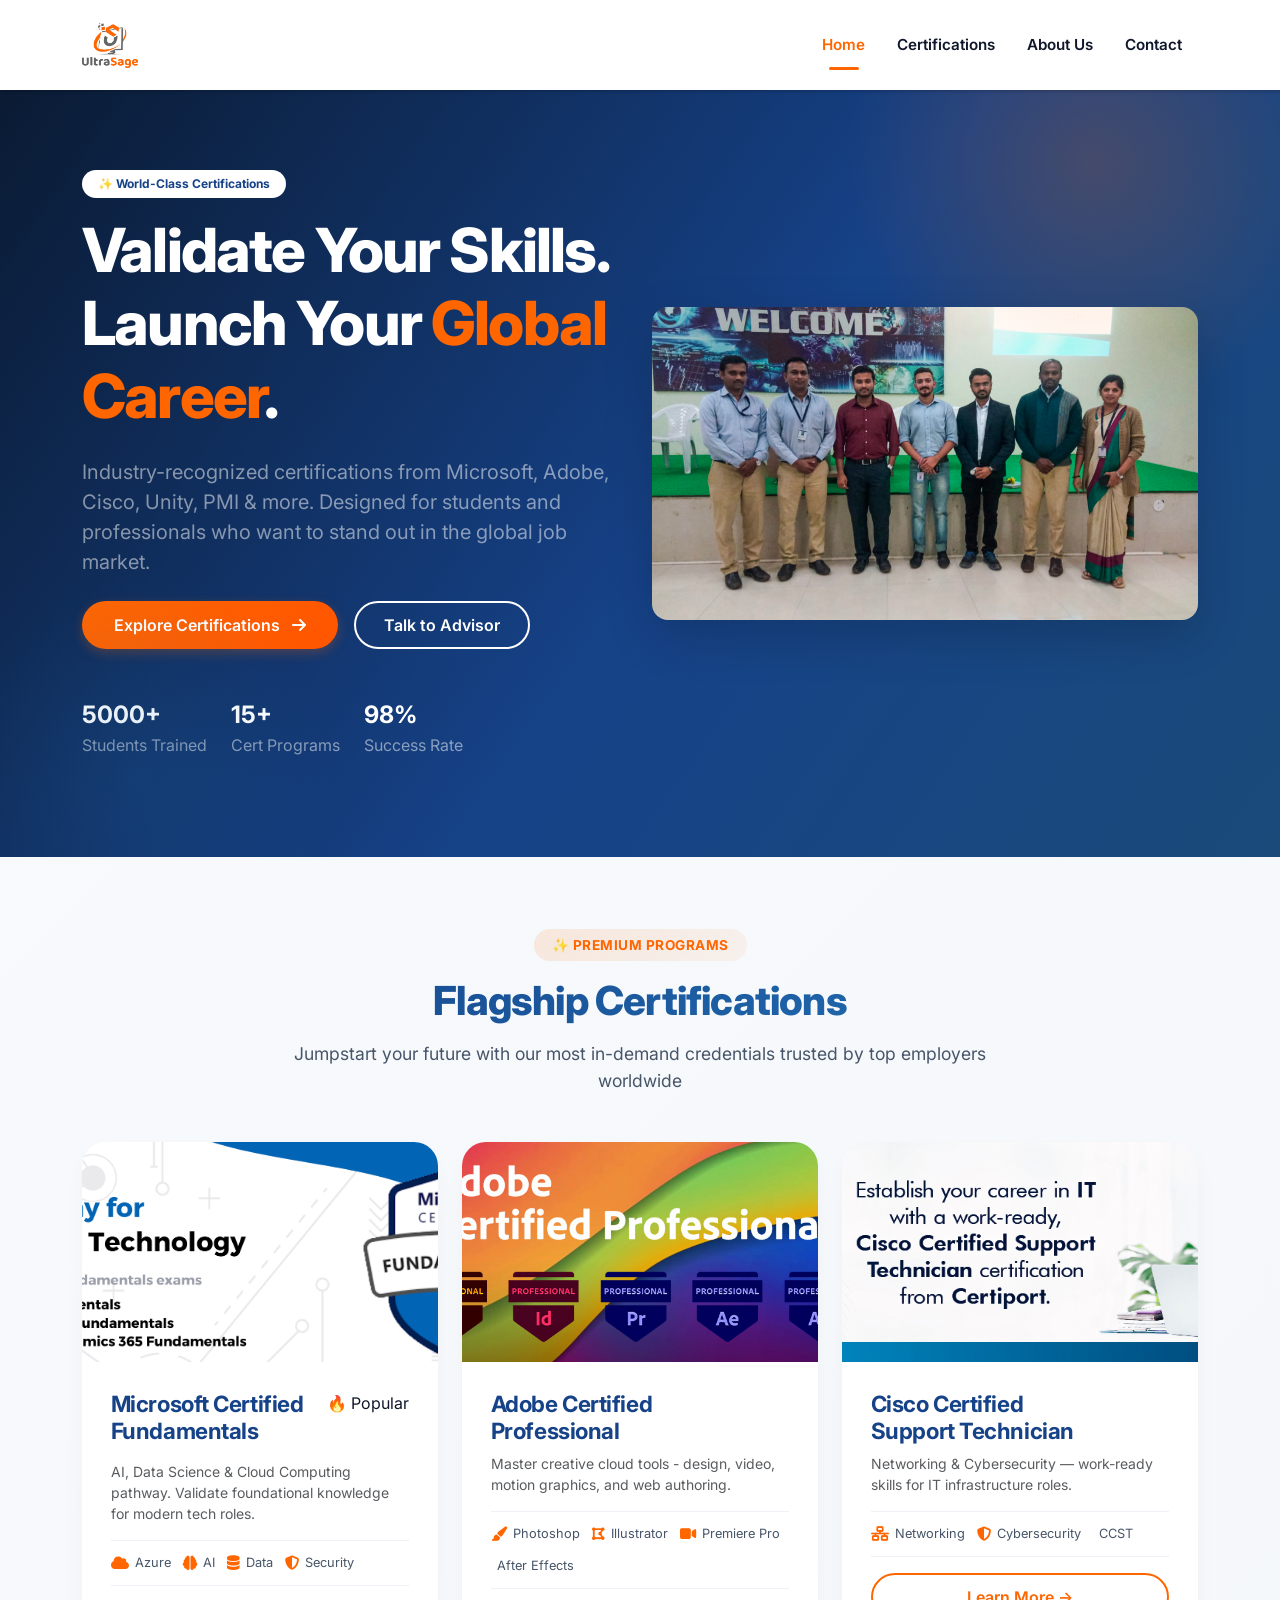
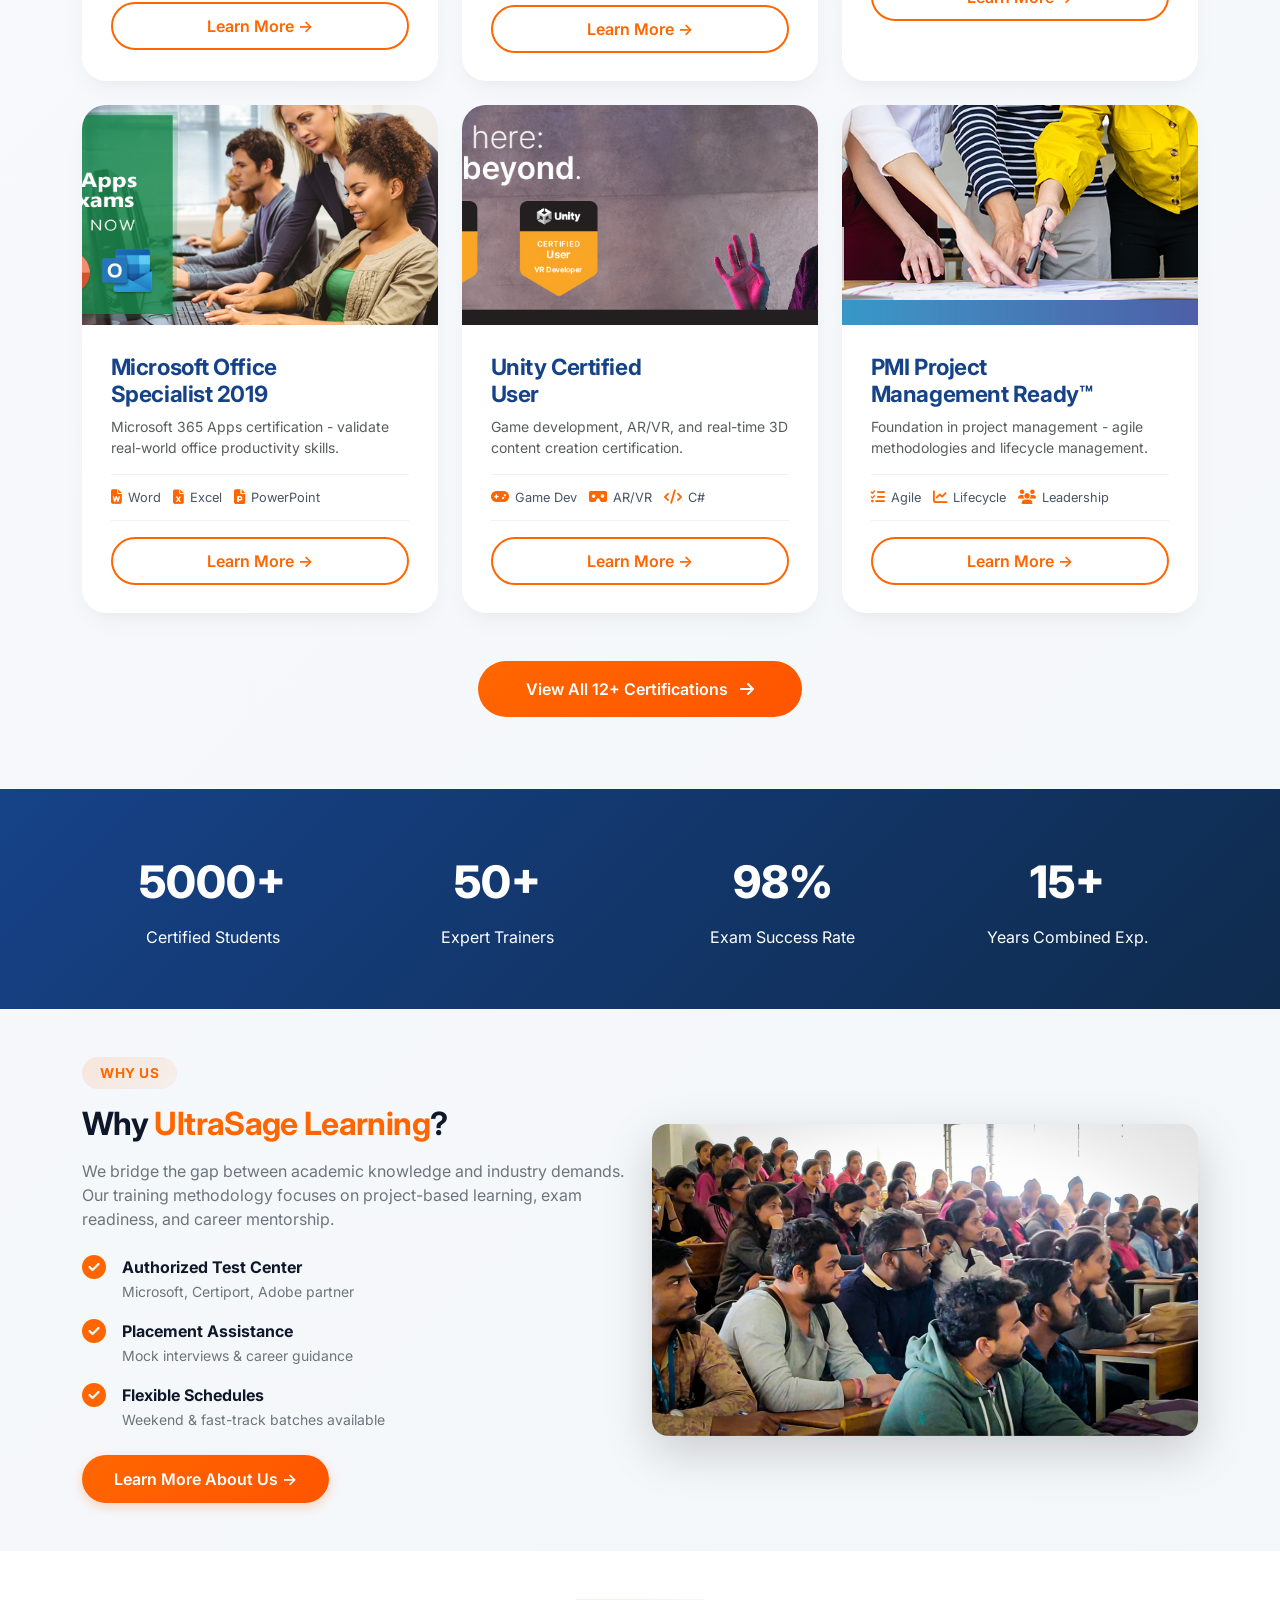
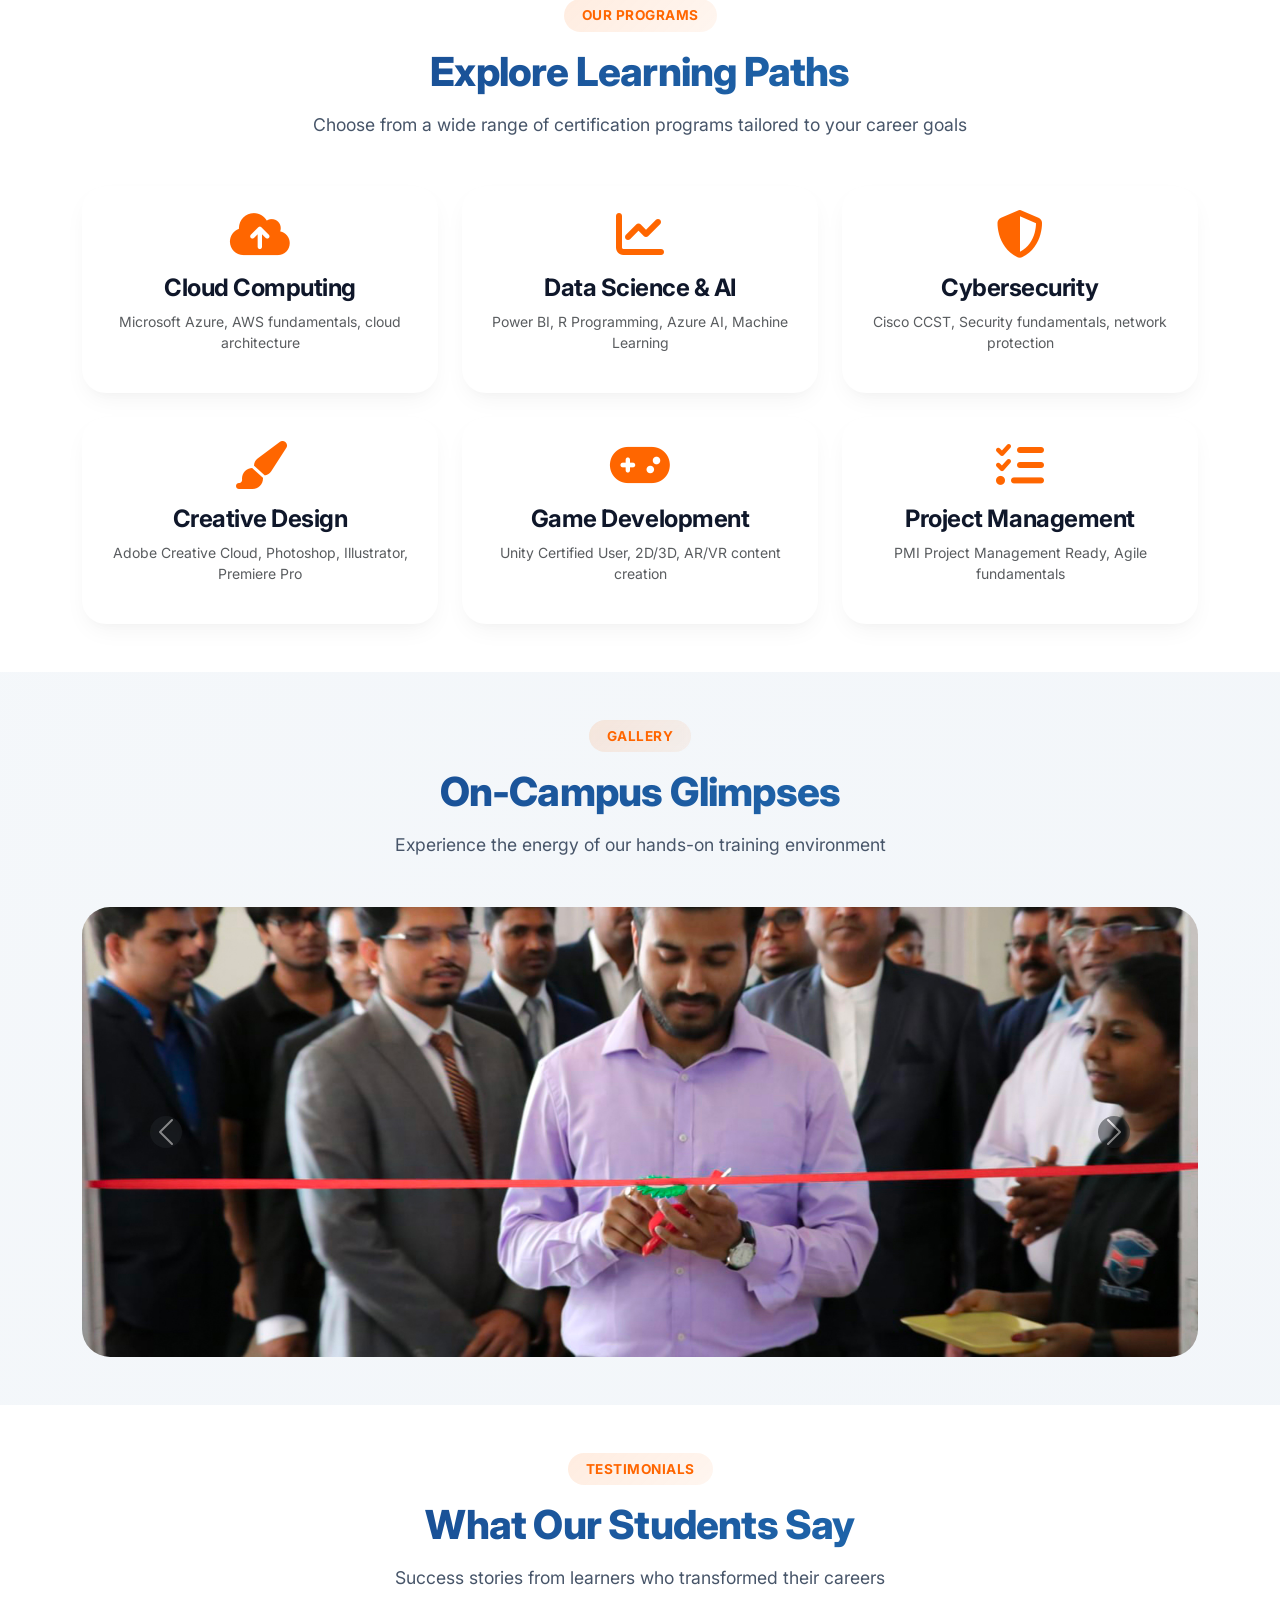
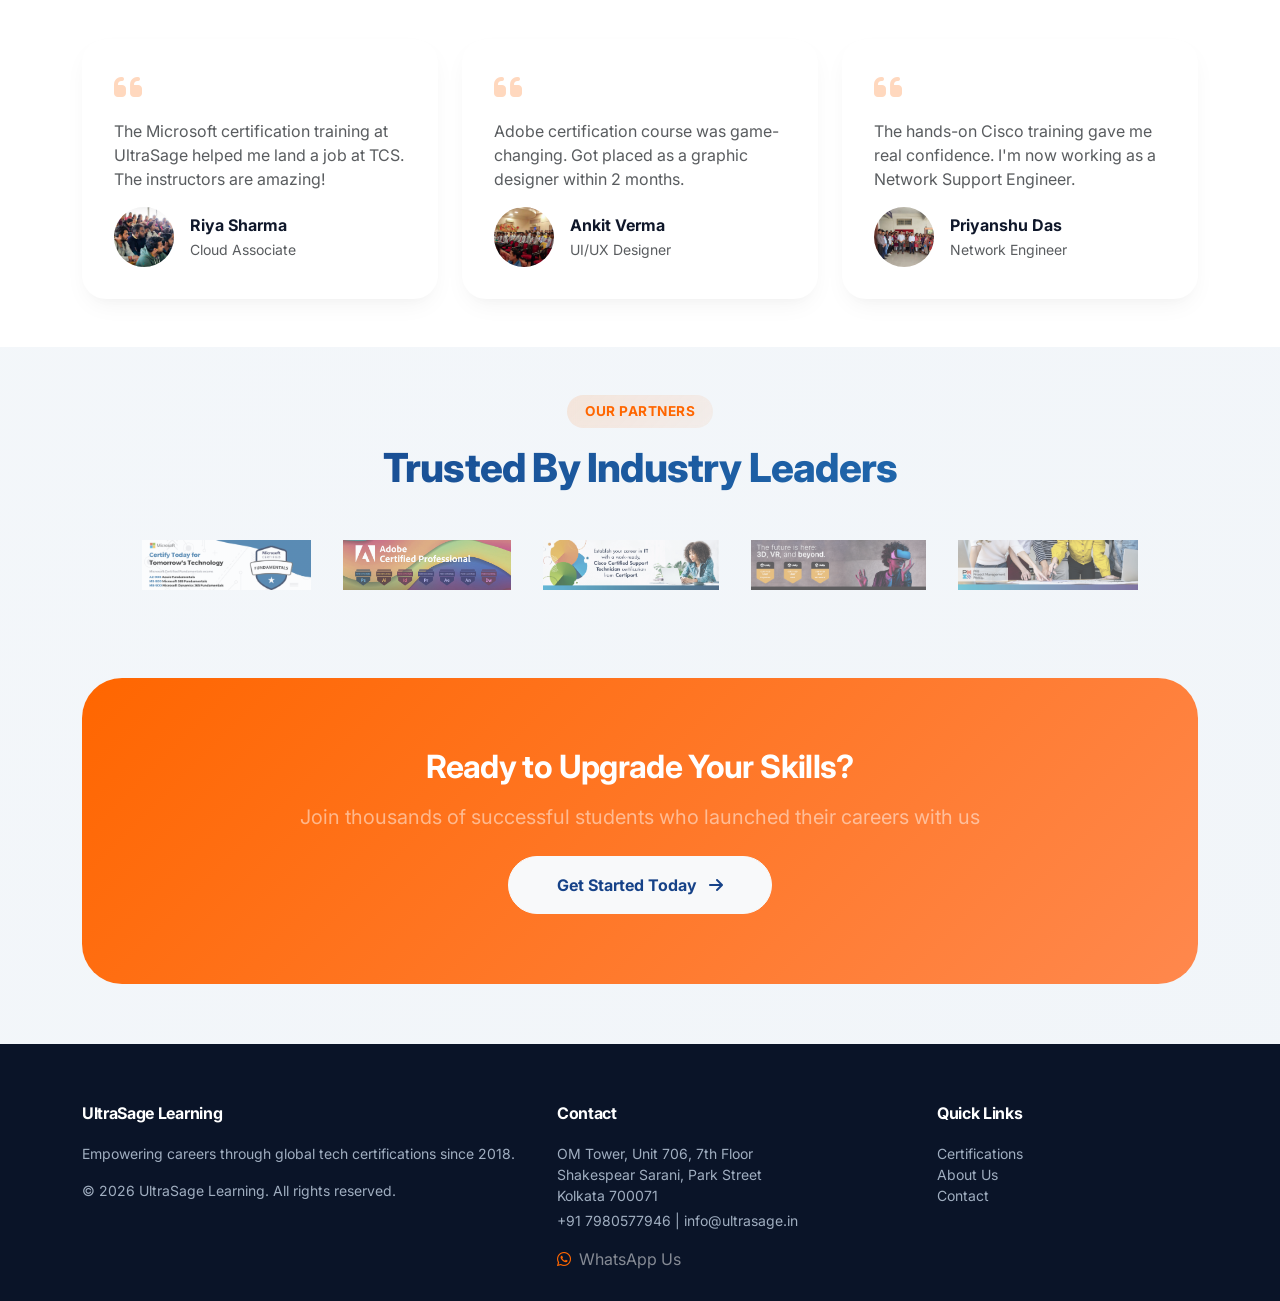
==== index.html @ eb0501d1 "first commit" ====
<!DOCTYPE html>
<html lang="en">
<head>
  <meta charset="UTF-8">
  <meta name="viewport" content="width=device-width, initial-scale=1.0">
  <title>UltraSage Learning | Transform Your Career</title>
  <link href="https://cdn.jsdelivr.net/npm/bootstrap@5.3.0-alpha2/dist/css/bootstrap.min.css" rel="stylesheet">
  <link rel="stylesheet" href="https://cdnjs.cloudflare.com/ajax/libs/font-awesome/6.3.0/css/all.min.css">
  <link href="https://fonts.googleapis.com/css2?family=Inter:opsz,wght@14..32,300;400;500;600;700;800&display=swap" rel="stylesheet">
  <link rel="stylesheet" href="css/style.css">
</head>
<body>

<!-- Navigation -->
<header>
  <nav class="navbar navbar-expand-lg navbar-modern fixed-top">
    <div class="container">
      <a class="navbar-brand" href="index.html"><img src="images/logo.png" alt="" class="mainlogo"></a>
      <button class="navbar-toggler" type="button" data-bs-toggle="collapse" data-bs-target="#navbarMain">
        <span class="navbar-toggler-icon bg-white rounded"></span>
      </button>
      <div class="collapse navbar-collapse" id="navbarMain">
        <ul class="navbar-nav ms-auto mb-2 mb-lg-0">
          <li class="nav-item"><a class="nav-link active" href="index.html">Home</a></li>
          <li class="nav-item"><a class="nav-link" href="certifications.html">Certifications</a></li>
          <li class="nav-item"><a class="nav-link" href="about.html">About Us</a></li>
          <li class="nav-item"><a class="nav-link" href="contact.html">Contact</a></li>
        </ul>
      </div>
    </div>
  </nav>
</header>

<!-- Hero Section -->
<section class="hero-modern" style="margin-top: 70px;">
  <div class="container">
    <div class="row align-items-center">
      <div class="col-lg-6">
        <span class="badge bg-white text-dark-blue mb-3 py-2 px-3 rounded-pill">✨ World-Class Certifications</span>
        <h1 class="hero-title text-white">Validate Your Skills.<br>Launch Your <span class="text-orange">Global Career</span>.</h1>
        <p class="text-white-50 my-4 fs-5">Industry-recognized certifications from Microsoft, Adobe, Cisco, Unity, PMI & more. Designed for students and professionals who want to stand out in the global job market.</p>
        <div class="d-flex gap-3 flex-wrap">
          <a href="certifications.html" class="btn-orange">Explore Certifications <i class="fas fa-arrow-right ms-2"></i></a>
          <a href="contact.html" class="btn-outline-white">Talk to Advisor</a>
        </div>
        <div class="d-flex gap-4 mt-5">
          <div><span class="fw-bold text-white fs-4">5000+</span><br><span class="text-white-50">Students Trained</span></div>
          <div><span class="fw-bold text-white fs-4">15+</span><br><span class="text-white-50">Cert Programs</span></div>
          <div><span class="fw-bold text-white fs-4">98%</span><br><span class="text-white-50">Success Rate</span></div>
        </div>
      </div>
      <div class="col-lg-6 d-none d-lg-block">
        <img src="images/cra2.jpg" alt="Hero" class="img-fluid rounded-4 shadow-lg" style="max-height: 500px; width: 100%; object-fit: cover;">
      </div>
    </div>
  </div>
</section>

<!-- Featured Certifications Section -->  
<section class="container py-5 my-4">
  <div class="section-header">
    <span class="section-badge">✨ PREMIUM PROGRAMS</span>
    <h2 class="section-title">Flagship Certifications</h2>
    <p class="section-subtitle">Jumpstart your future with our most in-demand credentials trusted by top employers worldwide</p>
  </div>
  
  <div class="row g-4">
    <!-- Microsoft Certified Fundamentals -->
    <div class="col-md-6 col-lg-4">
      <div class="card-premium">
        <img src="images/cardmf.png" class="card-img-top" alt="Microsoft Certified Fundamentals">
        <div class="card-body">
          <div class="d-flex justify-content-between align-items-start mb-2">
            <h3>Microsoft Certified<br>Fundamentals</h3>
            <span class="badge-cert">🔥 Popular</span>
          </div>
          <p class="text-muted small">AI, Data Science & Cloud Computing pathway. Validate foundational knowledge for modern tech roles.</p>
          <div class="tech-icons">
            <span><i class="fas fa-cloud"></i> Azure</span>
            <span><i class="fas fa-brain"></i> AI</span>
            <span><i class="fas fa-database"></i> Data</span>
            <span><i class="fas fa-shield-alt"></i> Security</span>
          </div>
          <a href="cert-detail.html?id=microsoft-fundamentals" class="btn-outline-orange w-100">Learn More →</a>
        </div>
      </div>
    </div>

    <!-- Adobe Certified Professional -->
    <div class="col-md-6 col-lg-4">
      <div class="card-premium">
        <img src="images/adobe.jpg" class="card-img-top" alt="Adobe Certified Professional">
        <div class="card-body">
          <h3>Adobe Certified<br>Professional</h3>
          <p class="text-muted small">Master creative cloud tools - design, video, motion graphics, and web authoring.</p>
          <div class="tech-icons">
            <span><i class="fas fa-paintbrush"></i> Photoshop</span>
            <span><i class="fas fa-draw-polygon"></i> Illustrator</span>
            <span><i class="fas fa-video"></i> Premiere Pro</span>
            <span><i class="fas fa-motion"></i> After Effects</span>
          </div>
          <a href="cert-detail.html?id=adobe" class="btn-outline-orange w-100">Learn More →</a>
        </div>
      </div>
    </div>

    <!-- Cisco Certified Support Technician -->
    <div class="col-md-6 col-lg-4">
      <div class="card-premium">
        <img src="images/c4.jpg" class="card-img-top" alt="Cisco Certified Support Technician">
        <div class="card-body">
          <h3>Cisco Certified<br>Support Technician</h3>
          <p class="text-muted small">Networking & Cybersecurity — work-ready skills for IT infrastructure roles.</p>
          <div class="tech-icons">
            <span><i class="fas fa-network-wired"></i> Networking</span>
            <span><i class="fas fa-shield-alt"></i> Cybersecurity</span>
            <span><i class="fas fa-router"></i> CCST</span>
          </div>
          <a href="cert-detail.html?id=cisco" class="btn-outline-orange w-100">Learn More →</a>
        </div>
      </div>
    </div>

    <!-- MOS 2019 / Microsoft 365 -->
    <div class="col-md-6 col-lg-4">
      <div class="card-premium">
        <img src="images/card5.jpg" class="card-img-top" alt="Microsoft Office Specialist">
        <div class="card-body">
          <h3>Microsoft Office<br>Specialist 2019</h3>
          <p class="text-muted small">Microsoft 365 Apps certification - validate real-world office productivity skills.</p>
          <div class="tech-icons">
            <span><i class="fas fa-file-word"></i> Word</span>
            <span><i class="fas fa-file-excel"></i> Excel</span>
            <span><i class="fas fa-file-powerpoint"></i> PowerPoint</span>
          </div>
          <a href="cert-detail.html?id=mos2019" class="btn-outline-orange w-100">Learn More →</a>
        </div>
      </div>
    </div>

    <!-- Unity Certified User -->
    <div class="col-md-6 col-lg-4">
      <div class="card-premium">
        <img src="images/unity.jpg" class="card-img-top" alt="Unity Certified User">
        <div class="card-body">
          <h3>Unity Certified<br>User</h3>
          <p class="text-muted small">Game development, AR/VR, and real-time 3D content creation certification.</p>
          <div class="tech-icons">
            <span><i class="fas fa-gamepad"></i> Game Dev</span>
            <span><i class="fas fa-vr-cardboard"></i> AR/VR</span>
            <span><i class="fas fa-code"></i> C#</span>
          </div>
          <a href="cert-detail.html?id=unity" class="btn-outline-orange w-100">Learn More →</a>
        </div>
      </div>
    </div>

    <!-- PMI Project Management Ready -->
    <div class="col-md-6 col-lg-4">
      <div class="card-premium">
        <img src="images/pmi.jpeg" class="card-img-top" alt="PMI Project Management">
        <div class="card-body">
          <h3>PMI Project<br>Management Ready™</h3>
          <p class="text-muted small">Foundation in project management - agile methodologies and lifecycle management.</p>
          <div class="tech-icons">
            <span><i class="fas fa-tasks"></i> Agile</span>
            <span><i class="fas fa-chart-line"></i> Lifecycle</span>
            <span><i class="fas fa-users"></i> Leadership</span>
          </div>
          <a href="cert-detail.html?id=pmi" class="btn-outline-orange w-100">Learn More →</a>
        </div>
      </div>
    </div>
  </div>

  <div class="text-center mt-5">
    <a href="certifications.html" class="btn-primary-orange px-5 py-3">View All 12+ Certifications <i class="fas fa-arrow-right ms-2"></i></a>
  </div>
</section>

<!-- Stats Section -->
<section class="stats-section">
  <div class="container">
    <div class="row text-center g-4">
      <div class="col-md-3 col-6">
        <div class="stat-number">5000+</div>
        <div>Certified Students</div>
      </div>
      <div class="col-md-3 col-6">
        <div class="stat-number">50+</div>
        <div>Expert Trainers</div>
      </div>
      <div class="col-md-3 col-6">
        <div class="stat-number">98%</div>
        <div>Exam Success Rate</div>
      </div>
      <div class="col-md-3 col-6">
        <div class="stat-number">15+</div>
        <div>Years Combined Exp.</div>
      </div>
    </div>
  </div>
</section>

<!-- Why Choose Us Section -->
<section class="container py-5">
  <div class="row align-items-center">
    <div class="col-lg-6">
      <span class="section-badge">WHY US</span>
      <h2 class="fw-bold mb-3">Why <span class="text-orange">UltraSage Learning</span>?</h2>
      <p class="text-secondary mb-4">We bridge the gap between academic knowledge and industry demands. Our training methodology focuses on project-based learning, exam readiness, and career mentorship.</p>
      <div class="d-flex gap-3 mb-3">
        <i class="fas fa-check-circle text-orange fs-4"></i>
        <div><strong>Authorized Test Center</strong><br><small class="text-secondary">Microsoft, Certiport, Adobe partner</small></div>
      </div>
      <div class="d-flex gap-3 mb-3">
        <i class="fas fa-check-circle text-orange fs-4"></i>
        <div><strong>Placement Assistance</strong><br><small class="text-secondary">Mock interviews & career guidance</small></div>
      </div>
      <div class="d-flex gap-3 mb-4">
        <i class="fas fa-check-circle text-orange fs-4"></i>
        <div><strong>Flexible Schedules</strong><br><small class="text-secondary">Weekend & fast-track batches available</small></div>
      </div>
      <a href="about.html" class="btn-orange">Learn More About Us →</a>
    </div>
    <div class="col-lg-6 mt-4 mt-lg-0">
      <img src="images/cra5.jpg" alt="Learning" class="img-fluid rounded-4 shadow-lg">
    </div>
  </div>
</section>

<!-- Programs Grid Section -->
<section class="bg-white py-5">
  <div class="container">
    <div class="section-header">
      <span class="section-badge">OUR PROGRAMS</span>
      <h2 class="section-title">Explore Learning Paths</h2>
      <p class="section-subtitle">Choose from a wide range of certification programs tailored to your career goals</p>
    </div>
    <div class="row g-4">
      <div class="col-md-4">
        <div class="card-premium text-center p-4">
          <i class="fas fa-cloud-upload-alt fa-3x text-orange mb-3"></i>
          <h4>Cloud Computing</h4>
          <p class="small text-muted">Microsoft Azure, AWS fundamentals, cloud architecture</p>
        </div>
      </div>
      <div class="col-md-4">
        <div class="card-premium text-center p-4">
          <i class="fas fa-chart-line fa-3x text-orange mb-3"></i>
          <h4>Data Science & AI</h4>
          <p class="small text-muted">Power BI, R Programming, Azure AI, Machine Learning</p>
        </div>
      </div>
      <div class="col-md-4">
        <div class="card-premium text-center p-4">
          <i class="fas fa-shield-alt fa-3x text-orange mb-3"></i>
          <h4>Cybersecurity</h4>
          <p class="small text-muted">Cisco CCST, Security fundamentals, network protection</p>
        </div>
      </div>
      <div class="col-md-4">
        <div class="card-premium text-center p-4">
          <i class="fas fa-paintbrush fa-3x text-orange mb-3"></i>
          <h4>Creative Design</h4>
          <p class="small text-muted">Adobe Creative Cloud, Photoshop, Illustrator, Premiere Pro</p>
        </div>
      </div>
      <div class="col-md-4">
        <div class="card-premium text-center p-4">
          <i class="fas fa-gamepad fa-3x text-orange mb-3"></i>
          <h4>Game Development</h4>
          <p class="small text-muted">Unity Certified User, 2D/3D, AR/VR content creation</p>
        </div>
      </div>
      <div class="col-md-4">
        <div class="card-premium text-center p-4">
          <i class="fas fa-tasks fa-3x text-orange mb-3"></i>
          <h4>Project Management</h4>
          <p class="small text-muted">PMI Project Management Ready, Agile fundamentals</p>
        </div>
      </div>
    </div>
  </div>
</section>

<!-- On Campus Glimpses -->
<section class="container py-5">
  <div class="section-header">
    <span class="section-badge">GALLERY</span>
    <h2 class="section-title">On-Campus Glimpses</h2>
    <p class="section-subtitle">Experience the energy of our hands-on training environment</p>
  </div>
  <div id="campusCarousel" class="carousel slide glimpse-carousel" data-bs-ride="carousel">
    <div class="carousel-inner rounded-4">
      <div class="carousel-item active"><img src="images/cra3.jpg" class="d-block w-100" alt="campus"></div>
      <div class="carousel-item"><img src="images/cra4.jpg" class="d-block w-100" alt="campus"></div>
      <div class="carousel-item"><img src="images/cra7.jpg" class="d-block w-100" alt="campus"></div>
      <div class="carousel-item"><img src="images/cra8.jpg" class="d-block w-100" alt="campus"></div>
      <div class="carousel-item"><img src="images/cra2.jpg" class="d-block w-100" alt="campus"></div>
      <div class="carousel-item"><img src="images/cra6.jpg" class="d-block w-100" alt="campus"></div>
    </div>
    <button class="carousel-control-prev" type="button" data-bs-target="#campusCarousel" data-bs-slide="prev">
      <span class="carousel-control-prev-icon bg-dark rounded-circle p-3"></span>
    </button>
    <button class="carousel-control-next" type="button" data-bs-target="#campusCarousel" data-bs-slide="next">
      <span class="carousel-control-next-icon bg-dark rounded-circle p-3"></span>
    </button>
  </div>
</section>

<!-- Testimonials Section -->
<section class="bg-white py-5">
  <div class="container">
    <div class="section-header">
      <span class="section-badge">TESTIMONIALS</span>
      <h2 class="section-title">What Our Students Say</h2>
      <p class="section-subtitle">Success stories from learners who transformed their careers</p>
    </div>
    <div class="row g-4">
      <div class="col-md-4">
        <div class="testimonial-card">
          <i class="fas fa-quote-left fa-2x text-orange opacity-25 mb-3"></i>
          <p class="text-muted">The Microsoft certification training at UltraSage helped me land a job at TCS. The instructors are amazing!</p>
          <div class="d-flex align-items-center mt-3">
            <img src="images/cra5.jpg" alt="Student" class="testimonial-avatar me-3">
            <div><strong>Riya Sharma</strong><br><small class="text-muted">Cloud Associate</small></div>
          </div>
        </div>
      </div>
      <div class="col-md-4">
        <div class="testimonial-card">
          <i class="fas fa-quote-left fa-2x text-orange opacity-25 mb-3"></i>
          <p class="text-muted">Adobe certification course was game-changing. Got placed as a graphic designer within 2 months.</p>
          <div class="d-flex align-items-center mt-3">
            <img src="images/cra6.jpg" alt="Student" class="testimonial-avatar me-3">
            <div><strong>Ankit Verma</strong><br><small class="text-muted">UI/UX Designer</small></div>
          </div>
        </div>
      </div>
      <div class="col-md-4">
        <div class="testimonial-card">
          <i class="fas fa-quote-left fa-2x text-orange opacity-25 mb-3"></i>
          <p class="text-muted">The hands-on Cisco training gave me real confidence. I'm now working as a Network Support Engineer.</p>
          <div class="d-flex align-items-center mt-3">
            <img src="images/cra7.jpg" alt="Student" class="testimonial-avatar me-3">
            <div><strong>Priyanshu Das</strong><br><small class="text-muted">Network Engineer</small></div>
          </div>
        </div>
      </div>
    </div>
  </div>
</section>

<!-- Partner Section -->
<section class="container py-5">
  <div class="section-header">
    <span class="section-badge">OUR PARTNERS</span>
    <h2 class="section-title">Trusted By Industry Leaders</h2>
  </div>
  <div class="partner-grid">
    <img src="images/cardmf.png" class="partner-logo" style="max-height: 50px;" alt="Microsoft">
    <img src="images/adobe.jpg" class="partner-logo" style="max-height: 50px;" alt="Adobe">
    <img src="images/c4.jpg" class="partner-logo" style="max-height: 50px;" alt="Cisco">
    <img src="images/unity.jpg" class="partner-logo" style="max-height: 50px;" alt="Unity">
    <img src="images/pmi.jpeg" class="partner-logo" style="max-height: 50px;" alt="PMI">
  </div>
</section>

<!-- CTA Section -->
<section class="container">
  <div class="cta-section text-center">
    <h2 class="text-white fw-bold mb-3">Ready to Upgrade Your Skills?</h2>
    <p class="text-white-50 mb-4 fs-5">Join thousands of successful students who launched their careers with us</p>
    <a href="contact.html" class="btn btn-light rounded-pill px-5 py-3 fw-bold text-dark-blue">Get Started Today <i class="fas fa-arrow-right ms-2"></i></a>
  </div>
</section>

<!-- Footer -->
<footer class="footer-modern">
  <div class="container">
    <div class="row">
      <div class="col-md-5">
        <h6>UltraSage Learning</h6>
        <p class="small">Empowering careers through global tech certifications since 2018.</p>
        <p class="small mb-0">&copy; 2026 UltraSage Learning. All rights reserved.</p>
      </div>
      <div class="col-md-4">
        <h6>Contact</h6>
        <p class="small mb-1">OM Tower, Unit 706, 7th Floor<br>Shakespear Sarani, Park Street<br>Kolkata 700071</p>
        <p class="small">+91 7980577946 | info@ultrasage.in</p>
        <a href="https://wa.link/y7tf9x" class="text-white-50 text-decoration-none"><i class="fab fa-whatsapp text-orange me-1"></i> WhatsApp Us</a>
      </div>
      <div class="col-md-3">
        <h6>Quick Links</h6>
        <ul class="list-unstyled small">
          <li><a href="certifications.html">Certifications</a></li>
          <li><a href="about.html">About Us</a></li>
          <li><a href="contact.html">Contact</a></li>
        </ul>
      </div>
    </div>
  </div>
</footer>

<script src="https://cdn.jsdelivr.net/npm/bootstrap@5.3.0-alpha2/dist/js/bootstrap.bundle.min.js"></script>
</body>
</html>
---- css/style.css ----
/* style.css - Modern & Attractive Redesign */
@import url("https://fonts.googleapis.com/css2?family=Inter:opsz,wght@14..32,300;14..32,400;14..32,500;14..32,600;14..32,700;14..32,800&display=swap");

:root {
  --orange: #ff6600;
  --blue: #2272b7;
  --dark-blue: #164288;
  --gray-bg: #f8fafc;
  --text-dark: #0f172a;
  --text-muted: #475569;
  --white: #ffffff;
  --shadow-sm:
    0 10px 25px -5px rgba(0, 0, 0, 0.05), 0 8px 10px -6px rgba(0, 0, 0, 0.02);
  --shadow-md:
    0 20px 25px -5px rgba(0, 0, 0, 0.08), 0 8px 10px -6px rgba(0, 0, 0, 0.02);
  --shadow-lg: 0 25px 35px -12px rgba(0, 0, 0, 0.15);
  --radius-sm: 16px;
  --radius-md: 24px;
  --radius-lg: 32px;
}

* {
  margin: 0;
  padding: 0;
  box-sizing: border-box;
}

body {
  font-family:
    "Inter",
    system-ui,
    -apple-system,
    sans-serif;
  background: linear-gradient(135deg, #f8fafc 0%, #f1f5f9 100%);
  color: var(--text-dark);
  scroll-behavior: smooth;
  line-height: 1.5;
  overflow-x: hidden;
}

/* Typography */
h1,
h2,
h3,
h4,
h5,
h6 {
  font-weight: 700;
  letter-spacing: -0.02em;
}

/* Text Colors */
.text-orange {
  color: var(--orange);
}
.text-blue {
  color: var(--blue);
}
.text-dark-blue {
  color: var(--dark-blue);
}
.text-secondary {
  color: var(--text-muted);
}
.text-white-50 {
  color: rgba(255, 255, 255, 0.5);
}

/* Buttons */
.btn-orange {
  background: linear-gradient(135deg, var(--orange) 0%, #ff5500 100%);
  color: white;
  border: none;
  transition: all 0.3s ease;
  font-weight: 600;
  padding: 12px 32px;
  border-radius: 50px;
  box-shadow: 0 4px 12px rgba(255, 102, 0, 0.25);
  text-decoration: none;
  display: inline-block;
}

.btn-orange:hover {
  transform: translateY(-3px);
  box-shadow: 0 12px 24px rgba(255, 102, 0, 0.35);
  color: white;
  background: linear-gradient(135deg, #ff5500 0%, #ff4400 100%);
}

.btn-outline-orange {
  border: 2px solid var(--orange);
  color: var(--orange);
  background: transparent;
  border-radius: 50px;
  font-weight: 600;
  padding: 10px 28px;
  transition: 0.3s;
  text-decoration: none;
  display: inline-block;
  text-align: center;
}

.btn-outline-orange:hover {
  background: var(--orange);
  color: white;
  transform: translateY(-2px);
  box-shadow: 0 6px 14px rgba(255, 102, 0, 0.2);
}

.btn-outline-white {
  border: 2px solid white;
  color: white;
  background: transparent;
  border-radius: 50px;
  font-weight: 600;
  padding: 10px 28px;
  transition: 0.3s;
  text-decoration: none;
  display: inline-block;
}

.btn-outline-white:hover {
  background: white;
  color: var(--dark-blue);
  transform: translateY(-2px);
}

.btn-primary-orange {
  background: linear-gradient(135deg, var(--orange) 0%, #ff5500 100%);
  color: white;
  border: none;
  border-radius: 50px;
  padding: 14px 36px;
  font-weight: 600;
  transition: all 0.3s;
  text-decoration: none;
  display: inline-block;
}

.btn-primary-orange:hover {
  transform: translateY(-2px);
  box-shadow: 0 12px 24px rgba(255, 102, 0, 0.35);
  color: white;
}

.btn-submit {
  background: linear-gradient(135deg, var(--orange) 0%, #ff5500 100%);
  color: white;
  border: none;
  border-radius: 50px;
  padding: 14px 32px;
  font-weight: 600;
  width: 100%;
  transition: all 0.3s;
}

.btn-submit:hover {
  transform: translateY(-2px);
  box-shadow: 0 10px 20px rgba(255, 102, 0, 0.3);
}

.btn-enroll {
  background: linear-gradient(135deg, var(--orange) 0%, #ff5500 100%);
  color: white;
  border: none;
  border-radius: 50px;
  padding: 14px 36px;
  font-weight: 700;
  transition: all 0.3s;
  text-decoration: none;
  display: inline-flex;
  align-items: center;
  gap: 10px;
}

.btn-enroll:hover {
  transform: translateY(-2px);
  box-shadow: 0 10px 25px rgba(255, 102, 0, 0.35);
  color: white;
}

.btn-back {
  border: 2px solid var(--orange);
  background: transparent;
  color: var(--orange);
  border-radius: 50px;
  padding: 12px 28px;
  font-weight: 600;
  text-decoration: none;
  transition: 0.3s;
  display: inline-flex;
  align-items: center;
  gap: 8px;
}

.btn-back:hover {
  background: var(--orange);
  color: white;
}

.btn-detail {
  background: linear-gradient(135deg, var(--orange) 0%, #ff5500 100%);
  color: white;
  border: none;
  border-radius: 50px;
  padding: 12px 32px;
  font-weight: 600;
  transition: all 0.3s;
  text-decoration: none;
  display: inline-flex;
  align-items: center;
  gap: 8px;
}

.btn-detail:hover {
  transform: translateY(-2px);
  box-shadow: 0 10px 20px rgba(255, 102, 0, 0.3);
  color: white;
}

/* Navbar */
.navbar-modern {
  min-height: 90px;
  background: #fff !important;
  backdrop-filter: blur(12px);
box-shadow: rgba(0, 0, 0, 0.15) 1.95px 1.95px 2.6px;
  padding: 12px 0;
}

.navbar-modern .nav-link {
  font-weight: 600;
  font-size: 0.95rem;
  margin: 0 8px;
  transition: 0.2s;
  color: var(--text-dark);
  position: relative;
}

.navbar-modern .nav-link:hover {
  color: var(--orange) !important;
}

.navbar-modern .nav-link.active {
  color: var(--orange) !important;
}

.navbar-modern .nav-link.active::after {
  content: "";
  position: absolute;
  bottom: -6px;
  left: 50%;
  transform: translateX(-50%);
  width: 30px;
  height: 3px;
  background: var(--orange);
  border-radius: 3px;
}

.navbar-brand {
  padding: 0;
  margin: 0;
}

.mainlogo {
  height: 45px;
  width: auto;
}

/* Hero Sections */
.hero-modern {
  background: linear-gradient(
    125deg,
    #0a1a32 0%,
    var(--dark-blue) 55%,
    #1a4a7a 100%
  );
  padding: 100px 0;
  position: relative;
  overflow: hidden;
}

.hero-modern::before {
  content: "";
  position: absolute;
  top: -20%;
  right: -5%;
  width: 500px;
  height: 500px;
  background: radial-gradient(
    circle,
    rgba(255, 102, 0, 0.2) 0%,
    rgba(34, 114, 183, 0) 70%
  );
  border-radius: 50%;
}

.hero-modern::after {
  content: "";
  position: absolute;
  bottom: -15%;
  left: -5%;
  width: 400px;
  height: 400px;
  background: radial-gradient(
    circle,
    rgba(34, 114, 183, 0.15) 0%,
    rgba(22, 66, 136, 0) 70%
  );
  border-radius: 50%;
}

.hero-title {
  font-size: 3.8rem;
  font-weight: 800;
  line-height: 1.2;
  letter-spacing: -0.03em;
}

/* Page Hero */
.page-hero {
  background: linear-gradient(135deg, #0a1a32 0%, var(--dark-blue) 100%);
  padding: 120px 0 80px;
  margin-top: 69px;
  text-align: center;
  color: white;
  position: relative;
  overflow: hidden;
}

.page-hero::before {
  content: "";
  position: absolute;
  top: -30%;
  right: -10%;
  width: 400px;
  height: 400px;
  background: radial-gradient(
    circle,
    rgba(255, 102, 0, 0.15) 0%,
    rgba(255, 102, 0, 0) 70%
  );
  border-radius: 50%;
}

.page-hero h1 {
  font-size: 3.5rem;
  font-weight: 800;
  margin-bottom: 1rem;
  letter-spacing: -0.02em;
}

.page-hero p {
  font-size: 1.2rem;
  opacity: 0.85;
  max-width: 650px;
  margin: 0 auto;
}

/* About Hero */
.about-hero {
  background: linear-gradient(135deg, #0a1a32 0%, var(--dark-blue) 100%);
  padding: 80px 0;
}

.about-hero h1 {
  color: white;
}
.about-hero h1 span {
  color: var(--orange);
}
.about-hero p {
  color: white;
}

/* Detail Hero */
.detail-hero {
  background: linear-gradient(135deg, #0a1a32 0%, var(--dark-blue) 100%);
  padding: 130px 0 70px;
  margin-top: 69px;
  color: white;
  position: relative;
  overflow: hidden;
}

.detail-hero::before {
  content: "";
  position: absolute;
  top: -30%;
  right: -10%;
  width: 400px;
  height: 400px;
  background: radial-gradient(
    circle,
    rgba(255, 102, 0, 0.15) 0%,
    transparent 70%
  );
  border-radius: 50%;
}

.hero-icon {
  width: 80px;
  height: 80px;
  background: rgba(255, 255, 255, 0.15);
  border-radius: 24px;
  display: flex;
  align-items: center;
  justify-content: center;
  margin-bottom: 1.5rem;
  padding: 12px;
}

.hero-icon img {
  width: 100%;
  height: auto;
  max-width: 55px;
  object-fit: contain;
}

.detail-hero h1 {
  font-size: 2.8rem;
  font-weight: 800;
  margin-bottom: 1rem;
}

/* Section Headers */
.section-header {
  text-align: center;
  margin-bottom: 3rem;
}

.section-badge {
  display: inline-block;
  background: linear-gradient(
    135deg,
    rgba(255, 102, 0, 0.12) 0%,
    rgba(255, 102, 0, 0.06) 100%
  );
  color: var(--orange);
  font-weight: 700;
  font-size: 0.85rem;
  padding: 6px 18px;
  border-radius: 50px;
  margin-bottom: 1rem;
  letter-spacing: 0.5px;
  backdrop-filter: blur(4px);
  animation: zoomin 1s infinite ease-in-out alternate;
}

@keyframes zoomin {
  from {
    transform: scale(1);
  }
  to {
    transform: scale(1.1);
  }
}

.section-title {
  font-size: 2.5rem;
  font-weight: 800;
  margin-bottom: 1rem;
  background: linear-gradient(135deg, var(--dark-blue) 0%, var(--blue) 100%);
  -webkit-background-clip: text;
  background-clip: text;
  color: transparent;
}

.section-subtitle {
  color: var(--text-muted);
  font-size: 1.1rem;
  max-width: 700px;
  margin: 0 auto;
}

/* Cards Modern */
.card-premium {
  background: var(--white);
  border: none;
  border-radius: var(--radius-md);
  overflow: hidden;
  transition: all 0.4s cubic-bezier(0.2, 0.9, 0.4, 1.1);
  box-shadow: var(--shadow-sm);
  height: 100%;
  position: relative;
}

.card-premium::before {
  content: "";
  position: absolute;
  top: 0;
  left: 0;
  right: 0;
  height: 4px;
  background: linear-gradient(90deg, var(--orange), var(--blue));
  opacity: 0;
  transition: opacity 0.3s ease;
}

.card-premium:hover::before {
  opacity: 1;
}

.card-premium:hover {
  transform: translateY(-10px);
  box-shadow: var(--shadow-lg);
}

.card-premium .card-img-top {
  height: 220px;
  object-fit: cover;
  transition: transform 0.6s ease;
}

.card-premium:hover .card-img-top {
  transform: scale(1.05);
}

.card-premium .card-body {
  padding: 1.8rem;
}

.card-premium h3 {
  font-size: 1.4rem;
  font-weight: 700;
  margin-bottom: 0.5rem;
  color: var(--dark-blue);
}

/* Certification Cards */
.cert-card {
  background: white;
  border-radius: 32px;
  overflow: hidden;
  transition: all 0.4s cubic-bezier(0.2, 0.9, 0.4, 1.1);
  box-shadow: var(--shadow-sm);
  margin-bottom: 2rem;
  border: 1px solid rgba(0, 0, 0, 0.03);
}

.cert-card:hover {
  transform: translateY(-8px);
  box-shadow: var(--shadow-lg);
}

.cert-card-header {
  display: flex;
  flex-wrap: wrap;
  gap: 1.5rem;
  padding: 2rem 2rem 1rem 2rem;
  border-bottom: 1px solid #f0f2f5;
}

.cert-icon {
  width: 80px;
  height: 80px;
  background: linear-gradient(
    135deg,
    rgba(255, 102, 0, 0.1) 0%,
    rgba(34, 114, 183, 0.05) 100%
  );
  border-radius: 24px;
  display: flex;
  align-items: center;
  justify-content: center;
  padding: 12px;
}

.cert-icon img {
  width: 100%;
  height: auto;
  max-width: 55px;
  object-fit: contain;
}

.cert-title-section {
  flex: 1;
}

.cert-title-section h2 {
  font-size: 1.8rem;
  font-weight: 700;
  margin-bottom: 0.5rem;
  color: var(--dark-blue);
}

.cert-badge {
  display: inline-block;
  background: rgba(255, 102, 0, 0.12);
  color: var(--orange);
  font-size: 0.75rem;
  font-weight: 600;
  padding: 4px 12px;
  border-radius: 50px;
  margin-right: 8px;
  margin-bottom: 5px;
}

.cert-body {
  padding: 1.5rem 2rem;
}

.cert-description {
  color: var(--text-muted);
  line-height: 1.6;
  margin-bottom: 1.5rem;
}

.cert-details-grid {
  display: grid;
  grid-template-columns: repeat(auto-fit, minmax(250px, 1fr));
  gap: 1rem;
  margin: 1.5rem 0;
  background: #f8fafc;
  padding: 1.2rem;
  border-radius: 24px;
}

.cert-footer {
  padding: 1.2rem 2rem 2rem 2rem;
  border-top: 1px solid #f0f2f5;
  display: flex;
  justify-content: space-between;
  align-items: center;
  flex-wrap: wrap;
  gap: 1rem;
}

/* Content Cards for Detail Page */
.content-card {
  background: white;
  border-radius: 32px;
  padding: 2rem;
  box-shadow: var(--shadow-sm);
  margin-bottom: 2rem;
}

.content-card h2 {
  font-size: 1.6rem;
  font-weight: 700;
  margin-bottom: 1.2rem;
  color: var(--dark-blue);
  display: flex;
  align-items: center;
  gap: 12px;
}

.content-card h2 i {
  color: var(--orange);
  font-size: 1.5rem;
}

.content-card h3 {
  font-size: 1.2rem;
  font-weight: 700;
  margin: 1.5rem 0 0.8rem;
  color: var(--dark-blue);
}

.exam-list {
  list-style: none;
  padding: 0;
}

.exam-list li {
  padding: 12px 0;
  border-bottom: 1px solid #eef2f6;
  display: flex;
  align-items: center;
  gap: 12px;
}

.exam-list li i {
  width: 32px;
  color: var(--orange);
  font-size: 1.1rem;
}

.exam-list li strong {
  color: var(--dark-blue);
  min-width: 140px;
}

/* Sidebar Card */
.sidebar-card {
  background: white;
  border-radius: 28px;
  padding: 1.8rem;
  box-shadow: var(--shadow-sm);
  position: sticky;
  top: 100px;
}

.sidebar-card h4 {
  font-weight: 700;
  margin-bottom: 1.2rem;
  color: var(--dark-blue);
}

.price {
  font-size: 2rem;
  font-weight: 800;
  color: var(--orange);
}

.price small {
  font-size: 0.9rem;
  font-weight: 400;
  color: var(--text-muted);
}

.info-grid {
  display: grid;
  grid-template-columns: repeat(auto-fit, minmax(200px, 1fr));
  gap: 1.2rem;
  margin: 1.5rem 0;
}

.info-item {
  background: #f8fafc;
  padding: 1rem;
  border-radius: 20px;
  text-align: center;
}

.info-item i {
  font-size: 1.8rem;
  color: var(--orange);
  margin-bottom: 8px;
}

.info-item .label {
  font-size: 0.8rem;
  color: var(--text-muted);
}

.info-item .value {
  font-weight: 700;
  font-size: 1.1rem;
}

/* Tech Icons */
.tech-icons {
  display: flex;
  flex-wrap: wrap;
  gap: 12px;
  margin: 1rem 0;
  padding: 0.8rem 0;
  border-top: 1px solid #eef2f6;
  border-bottom: 1px solid #eef2f6;
}

.tech-icons span {
  display: inline-flex;
  align-items: center;
  gap: 6px;
  font-size: 0.8rem;
  color: var(--text-muted);
}

.tech-icons i {
  color: var(--orange);
  font-size: 0.9rem;
}

/* Stats Section */
.stats-section {
  background: linear-gradient(135deg, var(--dark-blue) 0%, #0f2b4d 100%);
  padding: 60px 0;
  color: white;
}

.stat-number {
  font-size: 2.8rem;
  font-weight: 800;
  margin-bottom: 0.5rem;
}

/* Value Items */
.value-item {
  text-align: center;
  padding: 2rem;
  background: white;
  border-radius: 28px;
  transition: 0.3s;
}

.value-item:hover {
  transform: translateY(-8px);
  box-shadow: var(--shadow-md);
}

/* Testimonial Card */
.testimonial-card {
  background: var(--white);
  border-radius: var(--radius-md);
  padding: 2rem;
  box-shadow: var(--shadow-sm);
  transition: all 0.3s;
  height: 100%;
}

.testimonial-card:hover {
  transform: translateY(-5px);
  box-shadow: var(--shadow-md);
}

.testimonial-avatar {
  width: 60px;
  height: 60px;
  border-radius: 50%;
  object-fit: cover;
}

/* Partner Grid */
.partner-grid {
  display: flex;
  flex-wrap: wrap;
  justify-content: center;
  gap: 2rem;
  align-items: center;
}

.partner-logo {
  filter: grayscale(0.3);
  opacity: 0.7;
  transition: all 0.3s;
  max-height: 50px;
}

.partner-logo:hover {
  filter: grayscale(0);
  opacity: 1;
  transform: scale(1.05);
}

/* CTA Section */
.cta-section {
  background: linear-gradient(135deg, var(--orange) 0%, #ff884d 100%);
  padding: 70px 0;
  border-radius: 40px;
  margin: 40px 0;
}

/* Contact Cards */
.contact-card {
  background: white;
  border-radius: 28px;
  padding: 2rem;
  text-align: center;
  transition: all 0.3s ease;
  box-shadow: var(--shadow-sm);
  height: 100%;
}

.contact-card:hover {
  transform: translateY(-8px);
  box-shadow: var(--shadow-lg);
}

.contact-icon {
  width: 70px;
  height: 70px;
  background: rgba(255, 102, 0, 0.1);
  border-radius: 50%;
  display: flex;
  align-items: center;
  justify-content: center;
  margin: 0 auto 1.2rem;
}

.contact-icon i {
  font-size: 2rem;
  color: var(--orange);
}

.contact-card h4 {
  font-size: 1.3rem;
  font-weight: 700;
  margin-bottom: 0.75rem;
}

/* Form Container */
.form-container {
  background: white;
  border-radius: 32px;
  padding: 2.5rem;
  box-shadow: var(--shadow-md);
}

.form-container h3 {
  font-weight: 700;
  margin-bottom: 1.5rem;
  color: var(--dark-blue);
}

.form-control,
.form-select {
  border: 1px solid #e2e8f0;
  border-radius: 16px;
  padding: 12px 18px;
  font-size: 0.95rem;
  transition: all 0.2s;
}

.form-control:focus,
.form-select:focus {
  border-color: var(--orange);
  box-shadow: 0 0 0 3px rgba(255, 102, 0, 0.15);
  outline: none;
}

/* Map Placeholder */
.map-placeholder {
  background: linear-gradient(135deg, #e2e8f0 0%, #cbd5e1 100%);
  border-radius: 28px;
  height: 300px;
  display: flex;
  align-items: center;
  justify-content: center;
  position: relative;
  overflow: hidden;
}

.map-placeholder i {
  font-size: 4rem;
  color: var(--dark-blue);
  opacity: 0.5;
}

.map-placeholder .map-overlay {
  position: absolute;
  bottom: 20px;
  right: 20px;
  background: white;
  padding: 8px 16px;
  border-radius: 50px;
  font-size: 0.8rem;
  font-weight: 500;
  box-shadow: var(--shadow-sm);
}

/* Carousel */
.glimpse-carousel .carousel-item img {
  height: 450px;
  object-fit: cover;
  border-radius: 28px;
}

.carousel-control-prev-icon,
.carousel-control-next-icon {
  background-color: rgba(0, 0, 0, 0.5);
  border-radius: 50%;
  padding: 20px;
}

/* Footer */
.footer-modern {
  background: #0a1428;
  color: #a0aec0;
  padding: 60px 0 30px;
  margin-top: 60px;
}

.footer-modern h6 {
  color: white;
  font-weight: 700;
  margin-bottom: 1.2rem;
}

.footer-modern a {
  color: #a0aec0;
  text-decoration: none;
  transition: 0.2s;
}

.footer-modern a:hover {
  color: var(--orange);
}

/* Values Grid */
.values-grid {
  display: grid;
  grid-template-columns: repeat(auto-fit, minmax(250px, 1fr));
  gap: 2rem;
  margin-top: 2rem;
}

/* Responsive */
@media (max-width: 768px) {
  .hero-title {
    font-size: 2.3rem;
  }
  .section-title {
    font-size: 1.8rem;
  }
  .glimpse-carousel .carousel-item img {
    height: 250px;
  }
  .stat-number {
    font-size: 2rem;
  }
  .cta-section {
    margin: 20px;
    padding: 50px 20px;
  }
  .detail-hero h1 {
    font-size: 1.8rem;
  }
  .content-card {
    padding: 1.2rem;
  }
  .sidebar-card {
    position: relative;
    top: 0;
    margin-top: 1.5rem;
  }
  .exam-list li {
    flex-wrap: wrap;
  }
  .exam-list li strong {
    min-width: 100px;
  }
  .page-hero h1 {
    font-size: 2.2rem;
  }
  .cert-card-header {
    flex-direction: column;
    align-items: flex-start;
  }
  .cert-footer {
    flex-direction: column;
    align-items: stretch;
  }
  .btn-detail,
  .btn-outline-cert {
    text-align: center;
    justify-content: center;
  }
  .cert-icon {
    width: 70px;
    height: 70px;
  }
  .contact-card {
    padding: 1.5rem;
  }
  .form-container {
    padding: 1.5rem;
  }
}

@media (max-width: 576px) {
  .hero-modern {
    padding: 60px 0;
  }
  .card-premium .card-body {
    padding: 1.2rem;
  }
}
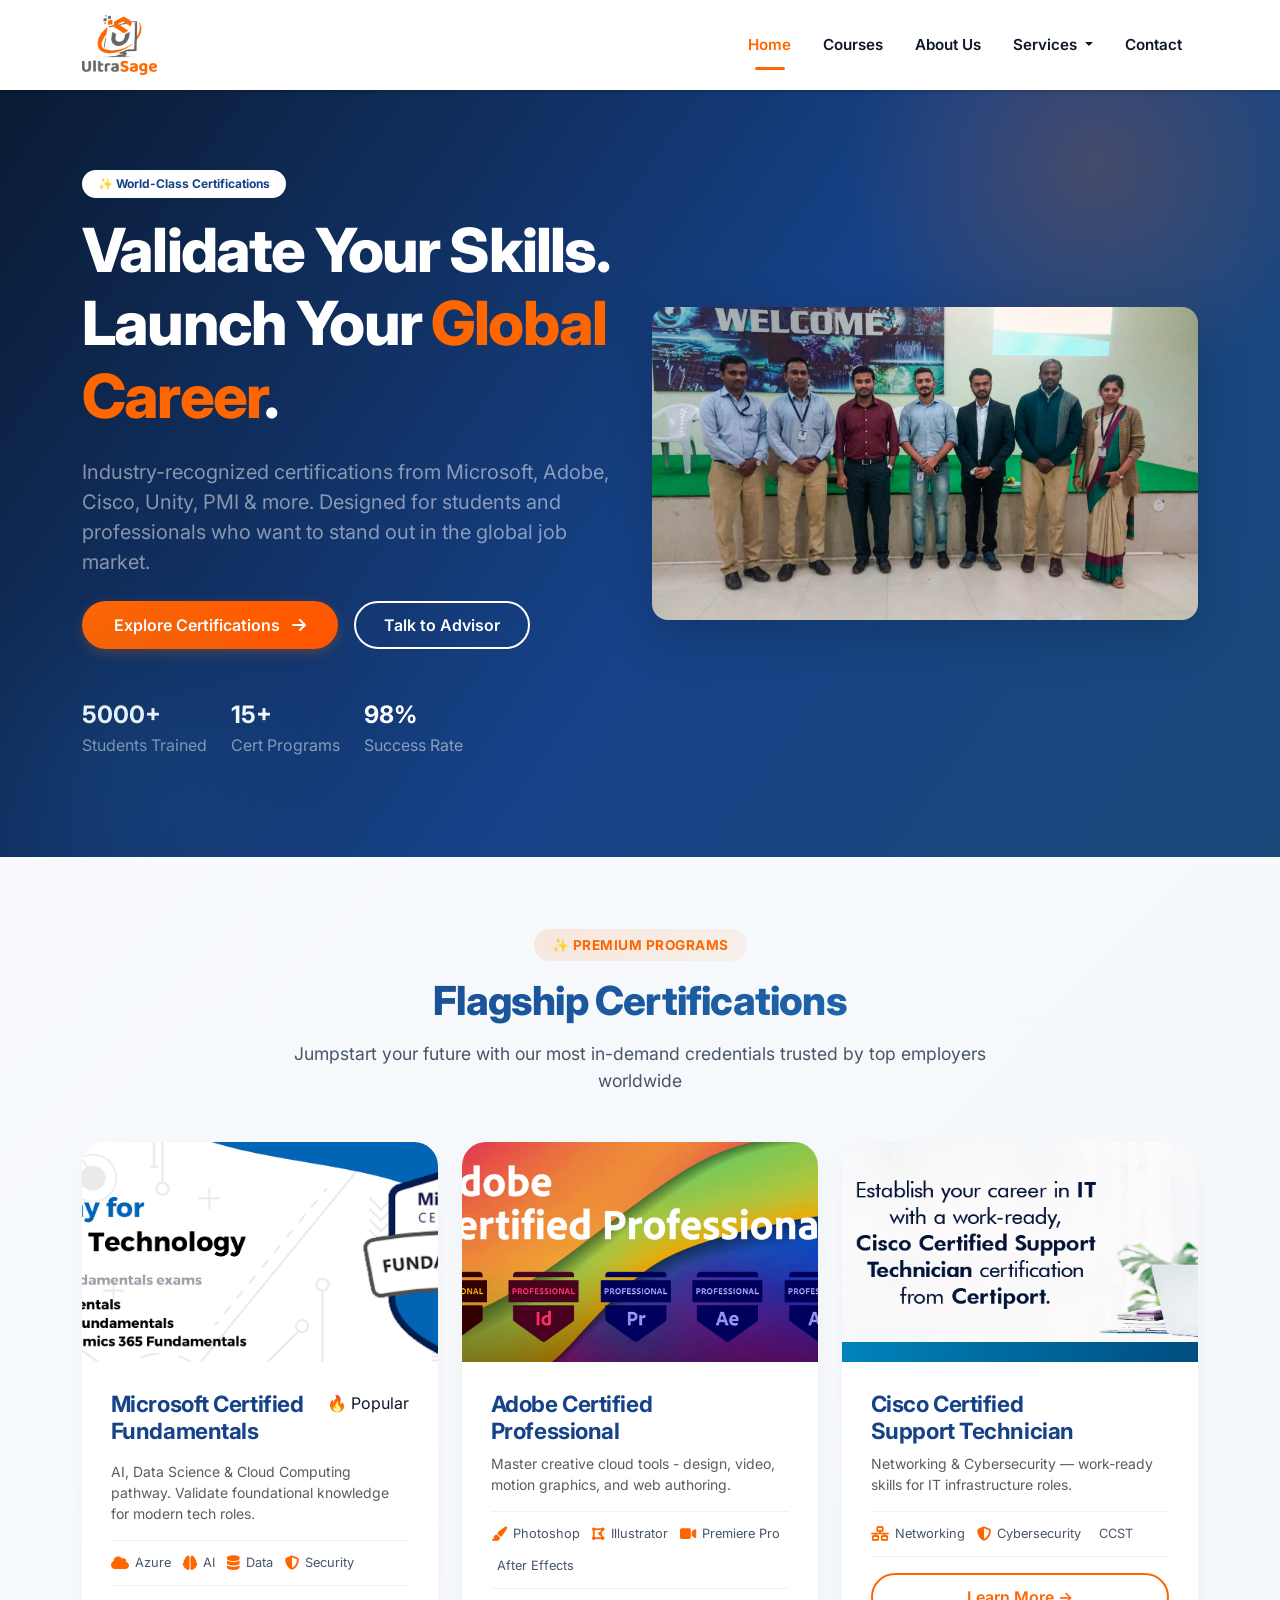
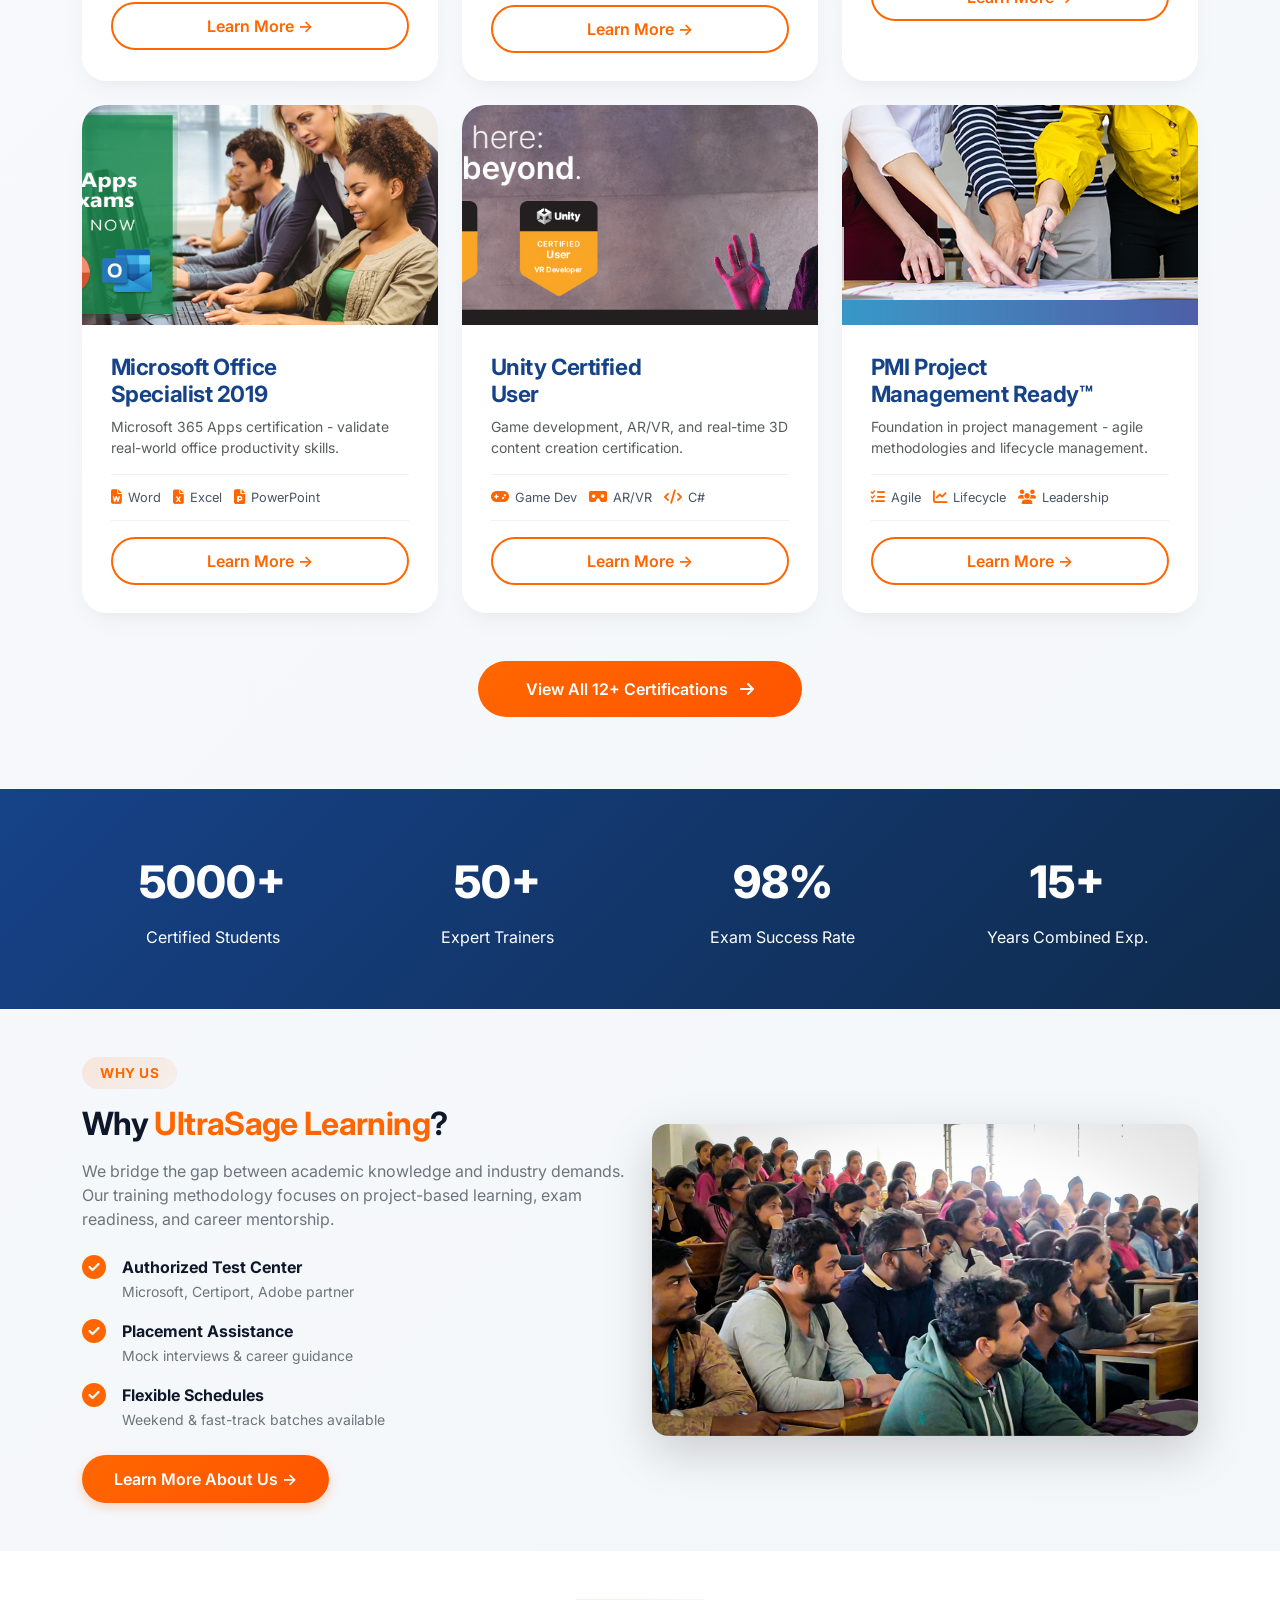
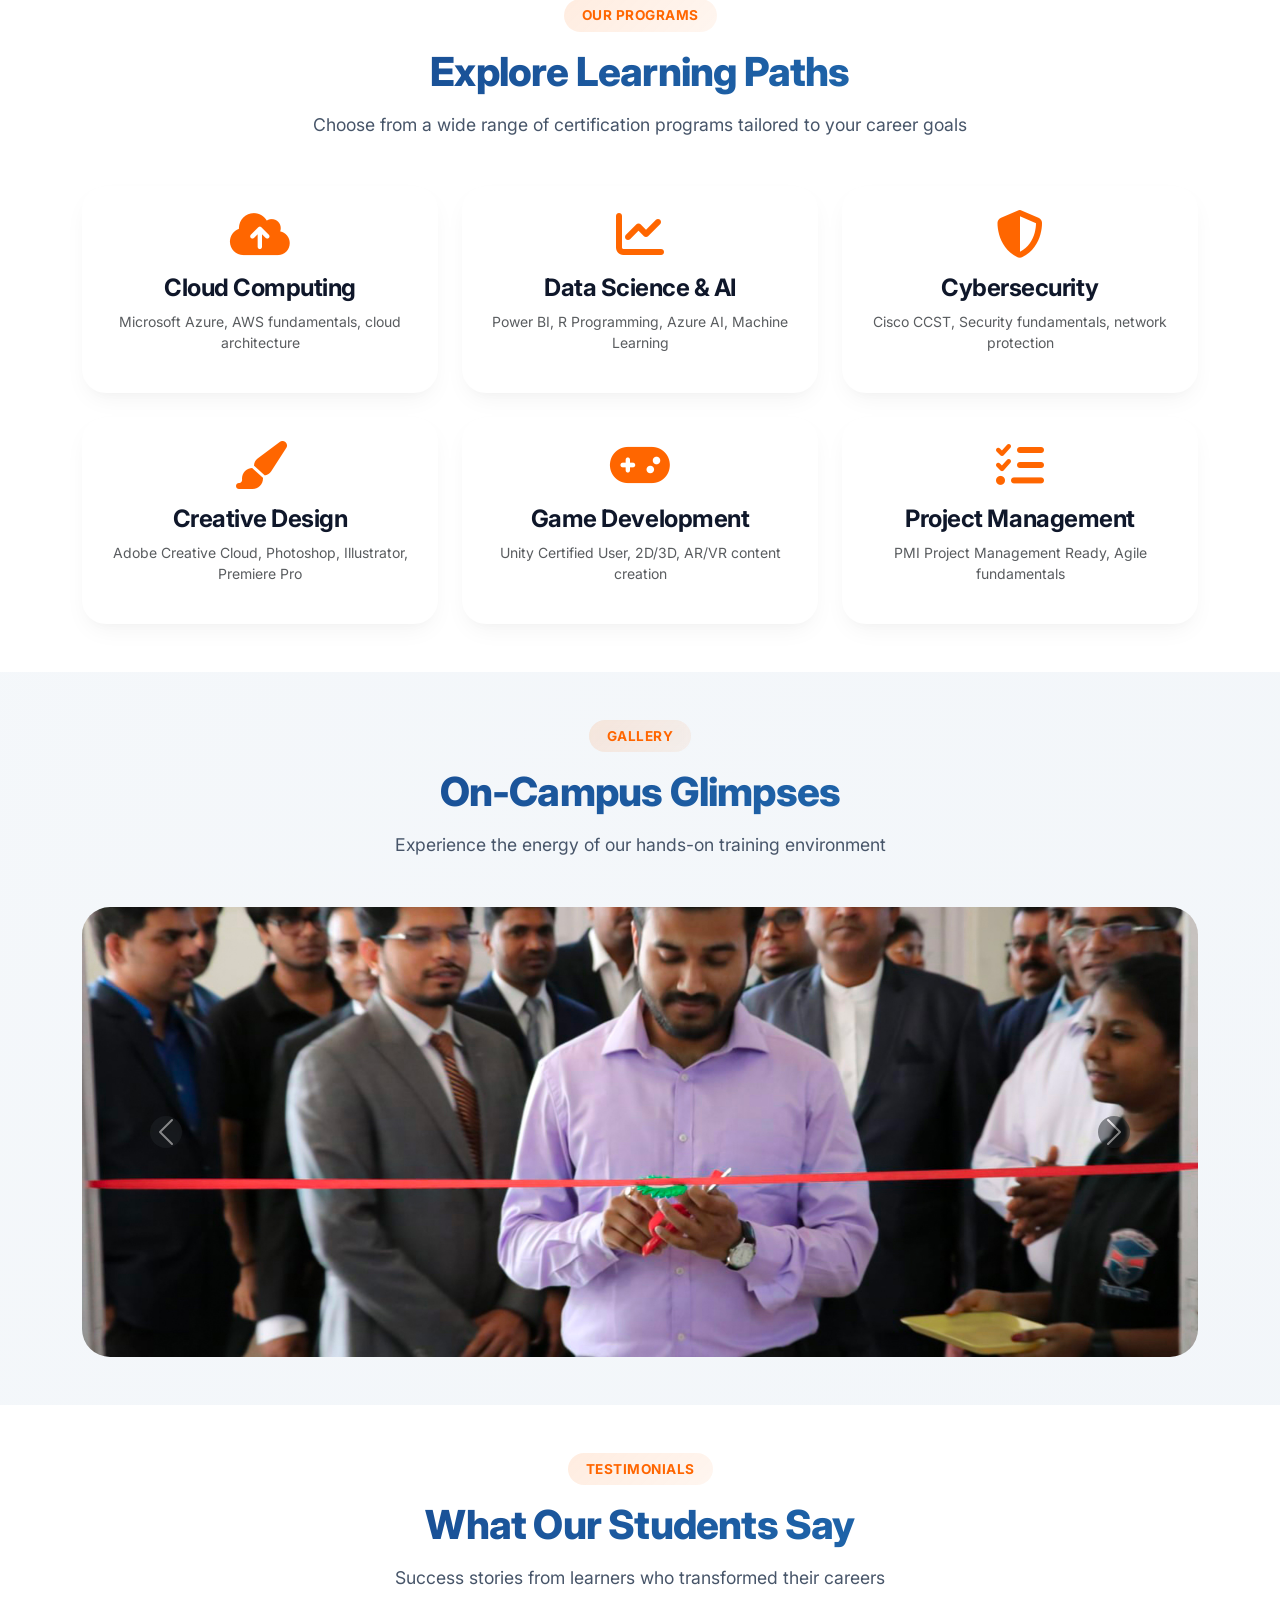
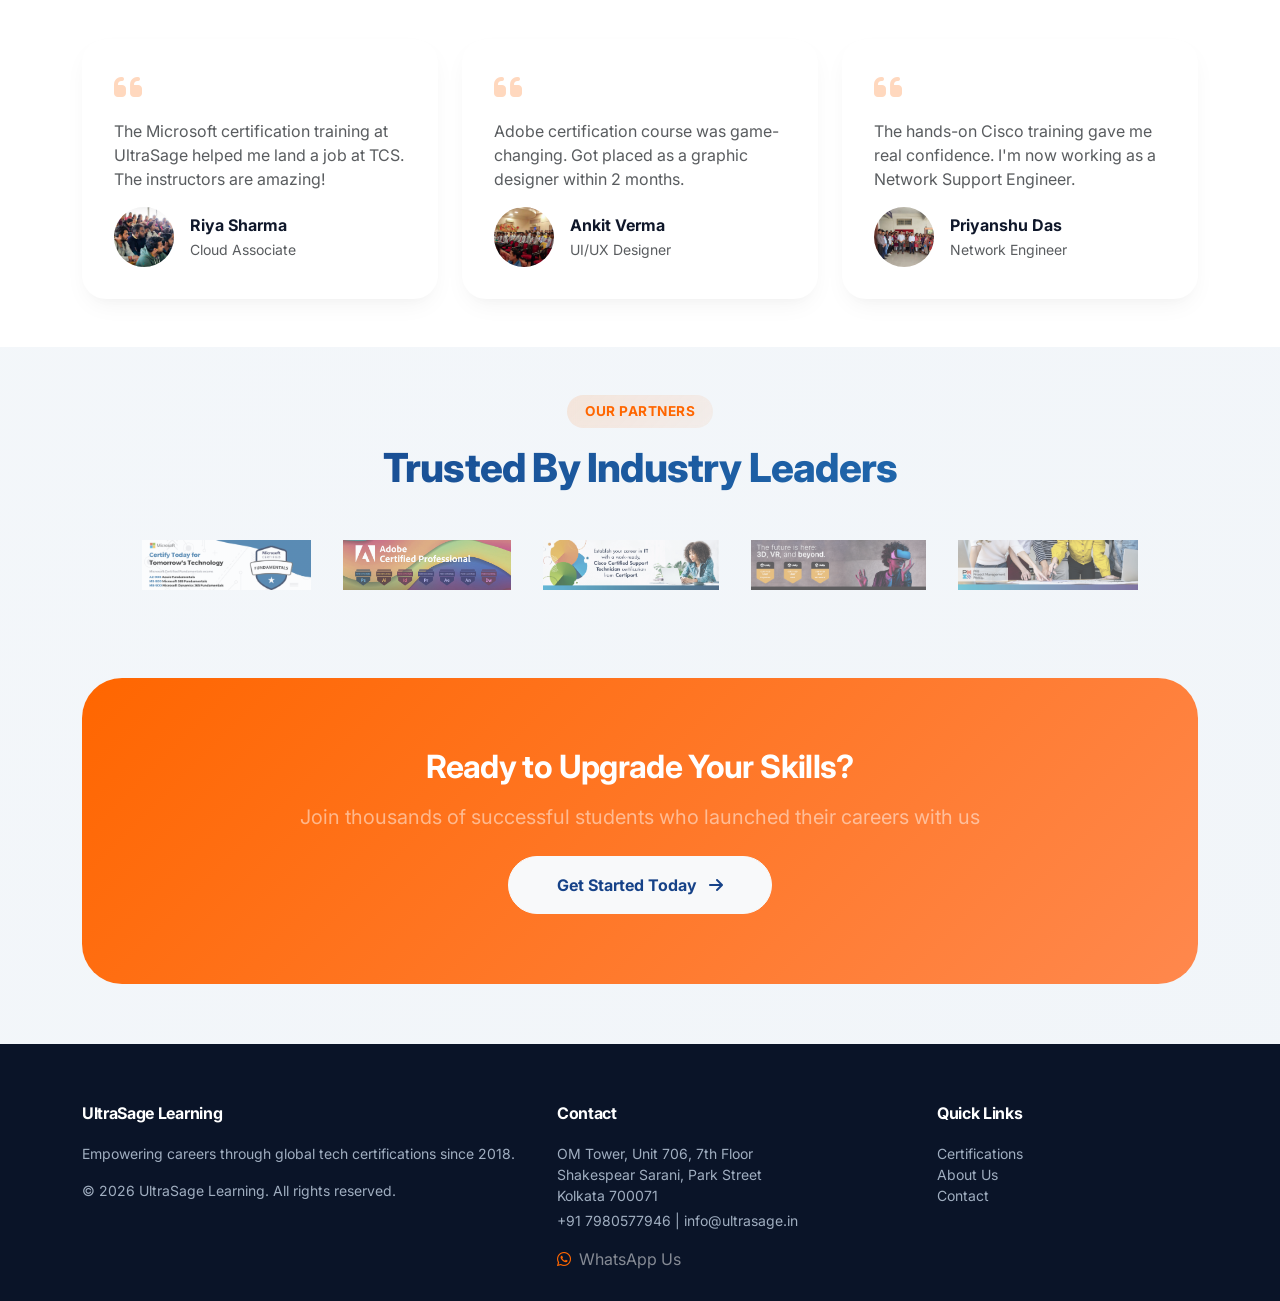
==== commit eda7bf3b: "services" ====
--- a/index.html
+++ b/index.html
@@ -22,8 +22,18 @@
       <div class="collapse navbar-collapse" id="navbarMain">
         <ul class="navbar-nav ms-auto mb-2 mb-lg-0">
           <li class="nav-item"><a class="nav-link active" href="index.html">Home</a></li>
-          <li class="nav-item"><a class="nav-link" href="certifications.html">Certifications</a></li>
+          <li class="nav-item"><a class="nav-link" href="courses.html">Courses</a></li>
           <li class="nav-item"><a class="nav-link" href="about.html">About Us</a></li>
+          <li class="nav-item dropdown">
+            <a class="nav-link dropdown-toggle" href="#" id="servicesDropdown" role="button" data-bs-toggle="dropdown" aria-expanded="false">
+              Services
+            </a>
+            <ul class="dropdown-menu" aria-labelledby="servicesDropdown">
+              <li><a class="dropdown-item" href="certification.html">Certifications</a></li>
+              <li><a class="dropdown-item" href="astrology.html">Astrology</a></li>
+              <li><a class="dropdown-item" href="teacher-training.html">Teacher Training</a></li>
+            </ul>
+          </li>
           <li class="nav-item"><a class="nav-link" href="contact.html">Contact</a></li>
         </ul>
       </div>
@@ -40,7 +50,7 @@
         <h1 class="hero-title text-white">Validate Your Skills.<br>Launch Your <span class="text-orange">Global Career</span>.</h1>
         <p class="text-white-50 my-4 fs-5">Industry-recognized certifications from Microsoft, Adobe, Cisco, Unity, PMI & more. Designed for students and professionals who want to stand out in the global job market.</p>
         <div class="d-flex gap-3 flex-wrap">
-          <a href="certifications.html" class="btn-orange">Explore Certifications <i class="fas fa-arrow-right ms-2"></i></a>
+          <a href="certification.html" class="btn-orange">Explore Certifications <i class="fas fa-arrow-right ms-2"></i></a>
           <a href="contact.html" class="btn-outline-white">Talk to Advisor</a>
         </div>
         <div class="d-flex gap-4 mt-5">
@@ -174,7 +184,7 @@
   </div>
 
   <div class="text-center mt-5">
-    <a href="certifications.html" class="btn-primary-orange px-5 py-3">View All 12+ Certifications <i class="fas fa-arrow-right ms-2"></i></a>
+    <a href="certification.html" class="btn-primary-orange px-5 py-3">View All 12+ Certifications <i class="fas fa-arrow-right ms-2"></i></a>
   </div>
 </section>
 
@@ -394,7 +404,7 @@
       <div class="col-md-3">
         <h6>Quick Links</h6>
         <ul class="list-unstyled small">
-          <li><a href="certifications.html">Certifications</a></li>
+          <li><a href="certification.html">Certifications</a></li>
           <li><a href="about.html">About Us</a></li>
           <li><a href="contact.html">Contact</a></li>
         </ul>
--- a/css/style.css
+++ b/css/style.css
@@ -262,8 +262,7 @@
 }
 
 .mainlogo {
-  height: 45px;
-  width: auto;
+  width: 75px;
 }
 
 /* Hero Sections */
@@ -987,6 +986,14 @@
 
 /* Responsive */
 @media (max-width: 768px) {
+    .mainlogo {
+  width: 55px;
+} 
+    .navbar-modern .nav-link.active::after {
+        display: none;
+    }.navbar-collapse {
+        padding-top: 40px;
+    }
   .hero-title {
     font-size: 2.3rem;
   }
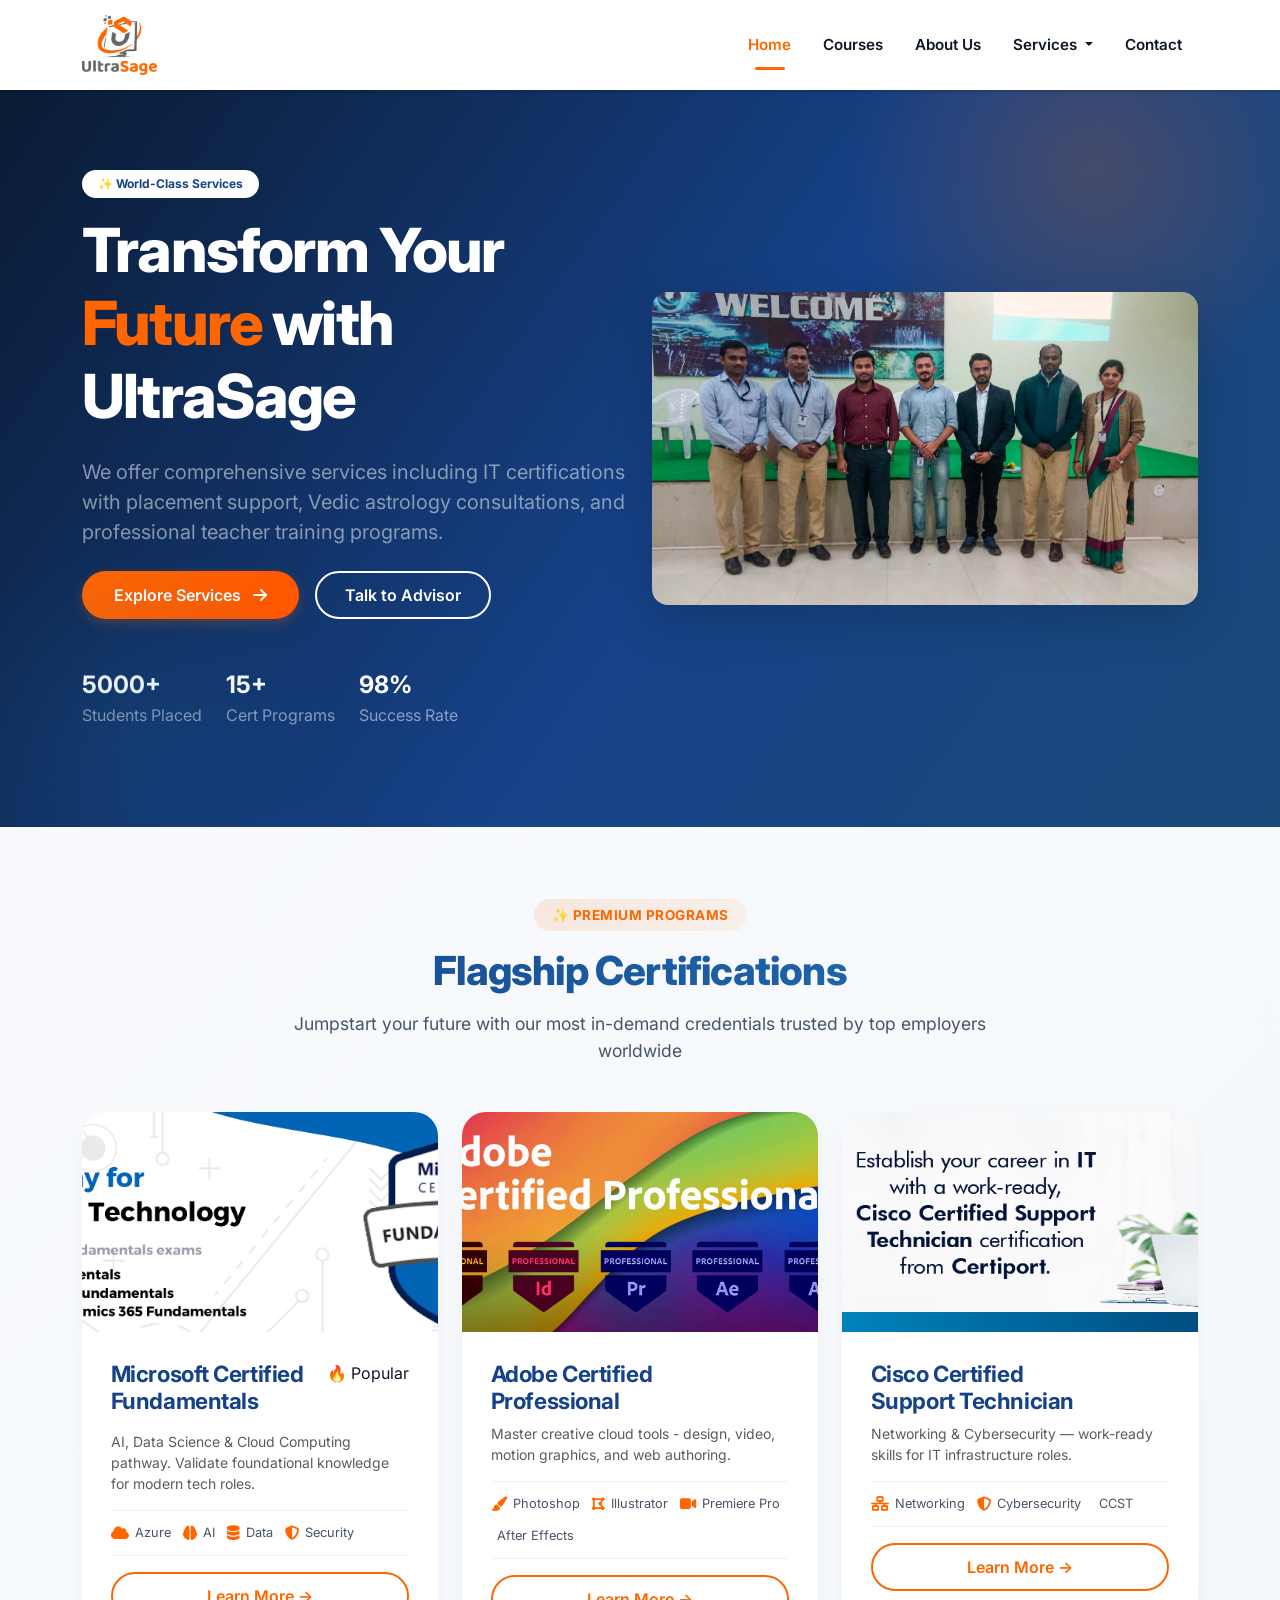
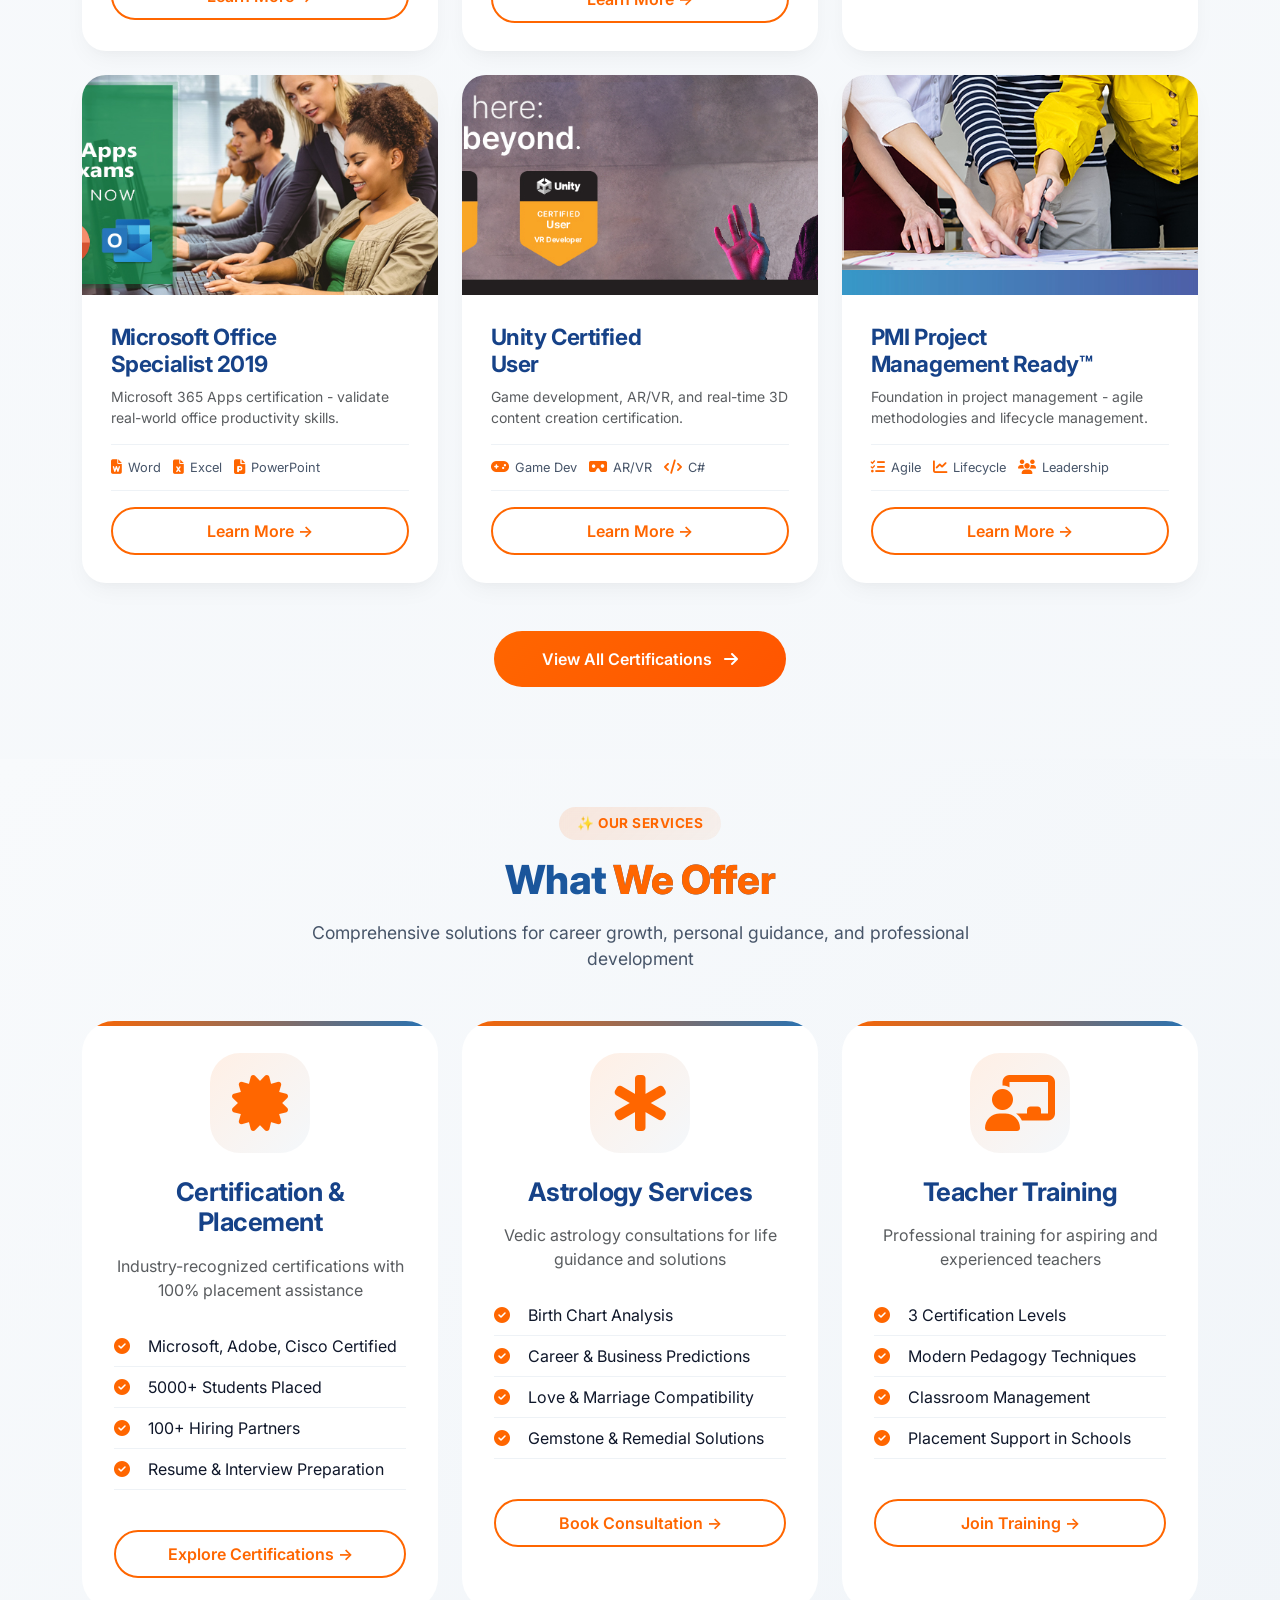
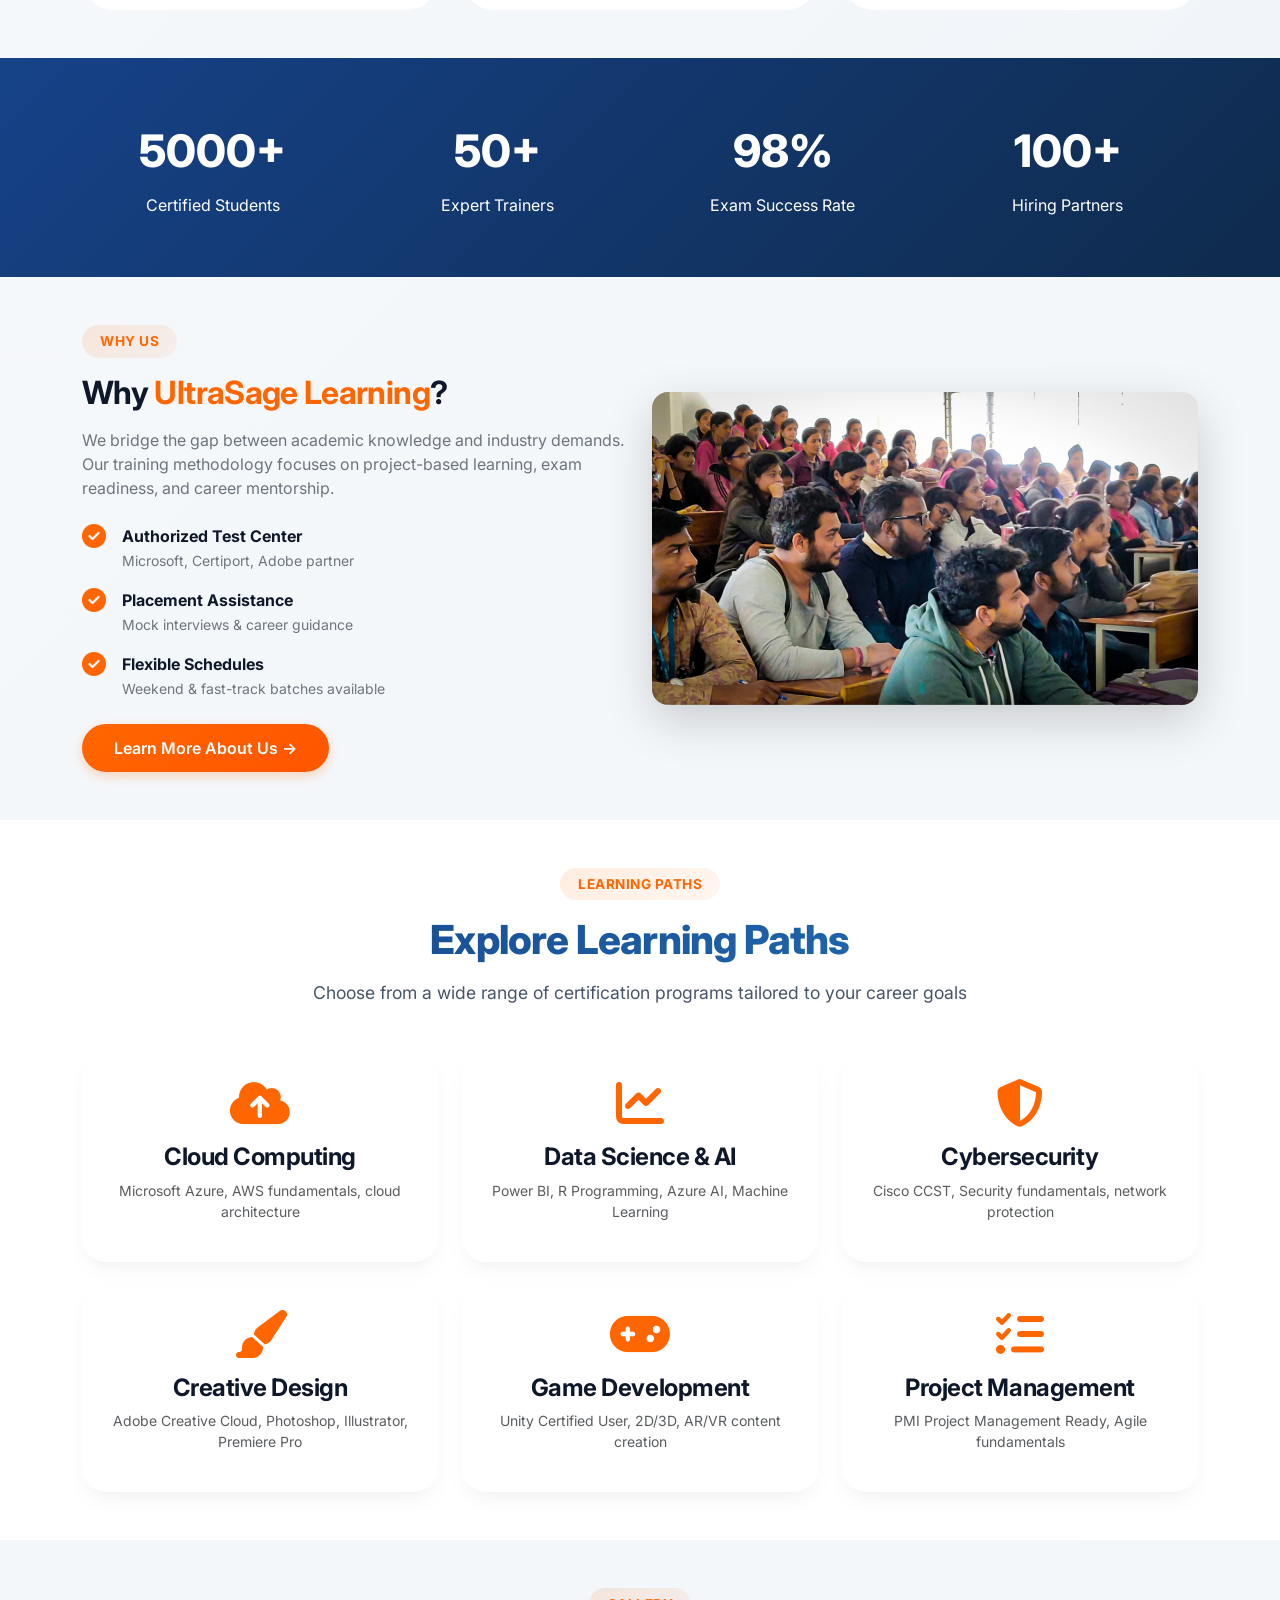
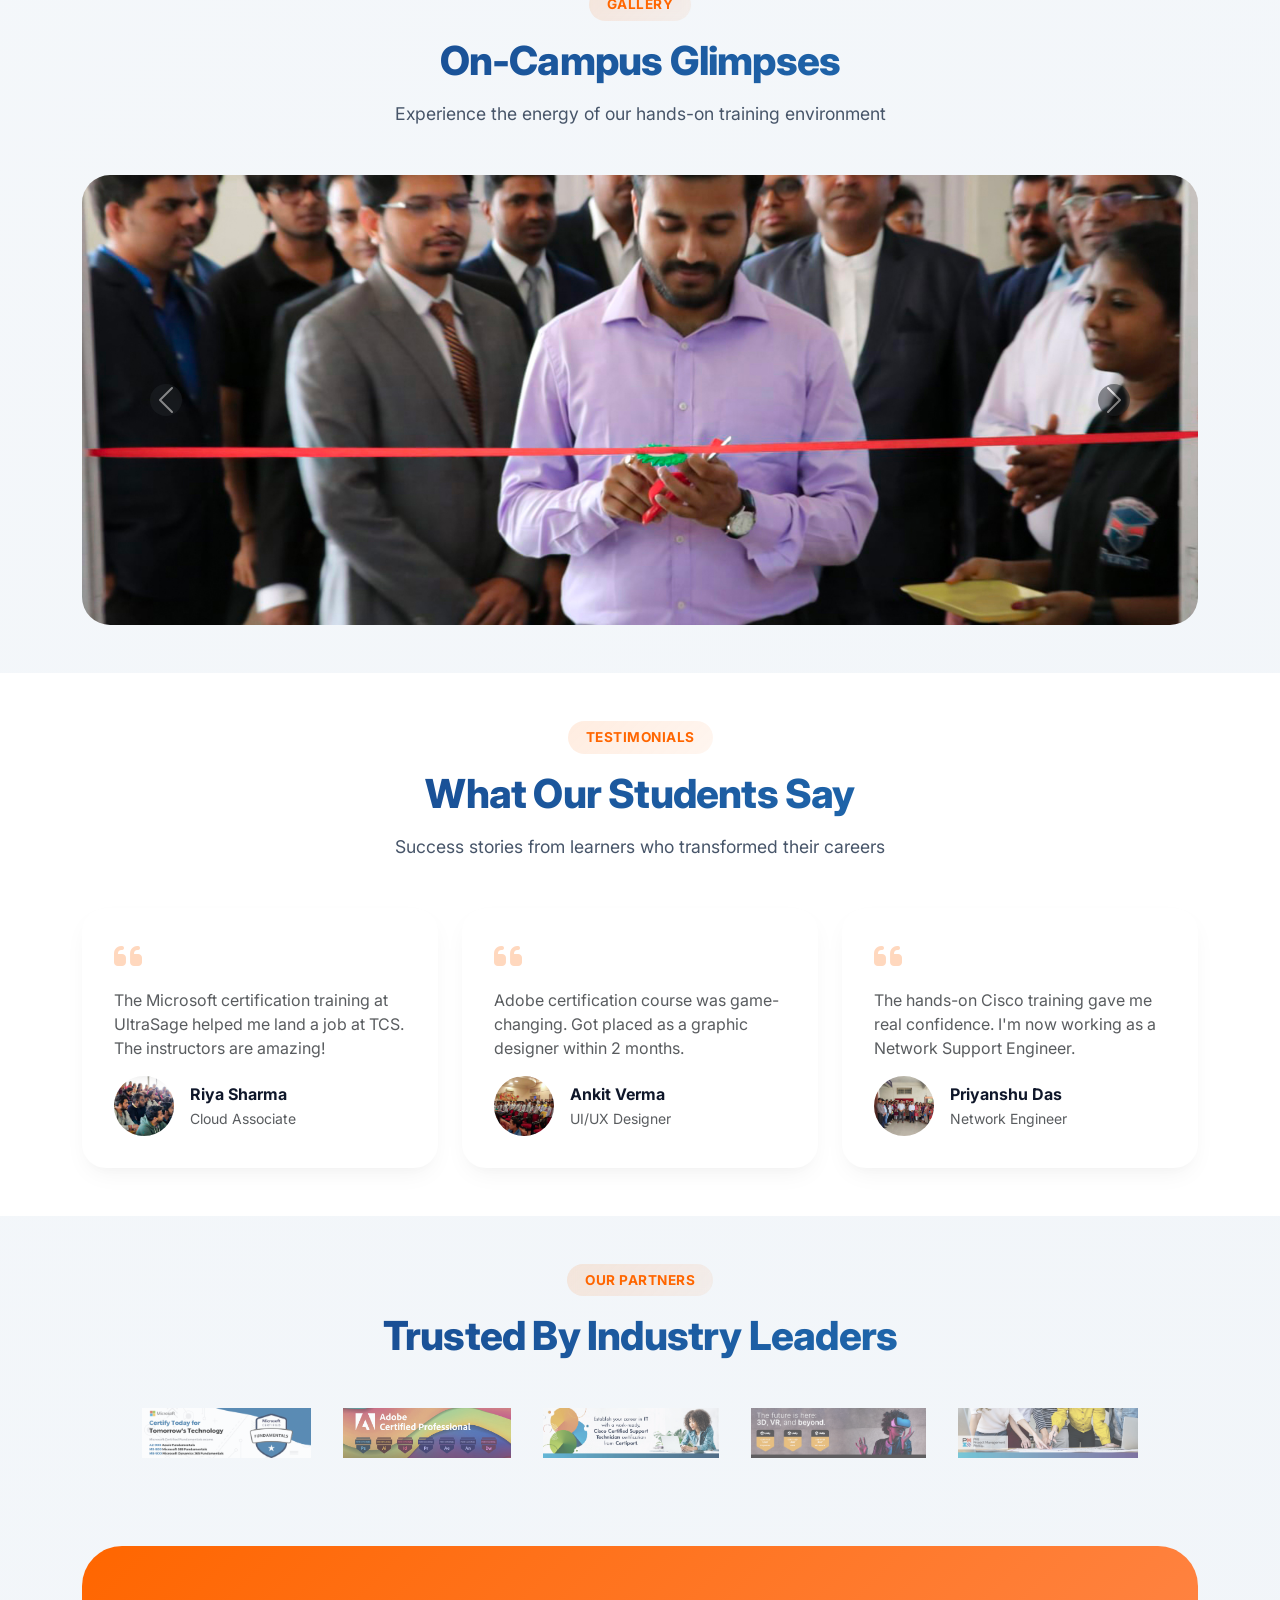
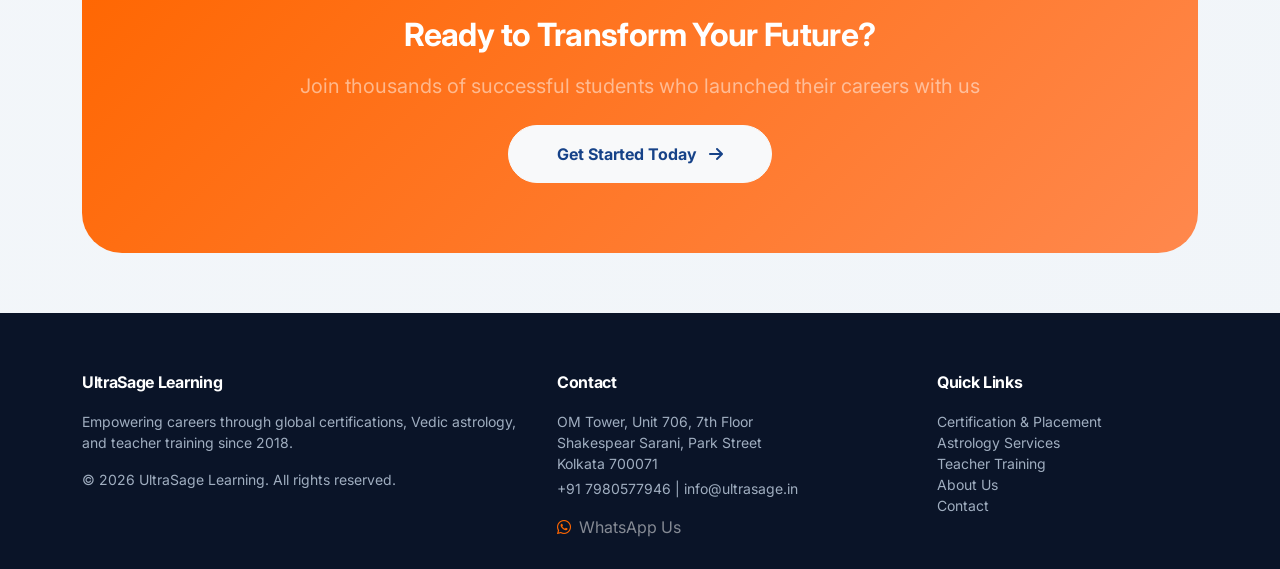
==== commit dc6e6291: "home" ====
--- a/index.html
+++ b/index.html
@@ -8,6 +8,77 @@
   <link rel="stylesheet" href="https://cdnjs.cloudflare.com/ajax/libs/font-awesome/6.3.0/css/all.min.css">
   <link href="https://fonts.googleapis.com/css2?family=Inter:opsz,wght@14..32,300;400;500;600;700;800&display=swap" rel="stylesheet">
   <link rel="stylesheet" href="css/style.css">
+  <style>
+    /* Services Section Styles */
+    .service-showcase {
+      background: linear-gradient(135deg, #f8fafc 0%, #f1f5f9 100%);
+    }
+    .service-showcase-card {
+      background: white;
+      border-radius: 32px;
+      padding: 2rem;
+      text-align: center;
+      transition: all 0.4s cubic-bezier(0.2, 0.9, 0.4, 1.1);
+      height: 100%;
+      cursor: pointer;
+      position: relative;
+      overflow: hidden;
+    }
+    .service-showcase-card:hover {
+      transform: translateY(-12px);
+      box-shadow: var(--shadow-lg);
+    }
+    .service-showcase-card::before {
+      content: '';
+      position: absolute;
+      top: 0;
+      left: 0;
+      right: 0;
+      height: 5px;
+      background: linear-gradient(90deg, var(--orange), var(--blue));
+    }
+    .service-icon-large {
+      width: 100px;
+      height: 100px;
+      background: linear-gradient(135deg, rgba(255,102,0,0.1) 0%, rgba(34,114,183,0.05) 100%);
+      border-radius: 30px;
+      display: flex;
+      align-items: center;
+      justify-content: center;
+      margin: 0 auto 1.5rem;
+    }
+    .service-icon-large i {
+      font-size: 3.5rem;
+      color: var(--orange);
+    }
+    .service-showcase-card h3 {
+      font-size: 1.6rem;
+      font-weight: 700;
+      margin-bottom: 1rem;
+      color: var(--dark-blue);
+    }
+    .service-features {
+      list-style: none;
+      padding: 0;
+      text-align: left;
+      margin-top: 1.5rem;
+    }
+    .service-features li {
+      padding: 8px 0;
+      border-bottom: 1px solid #eef2f6;
+      display: flex;
+      align-items: center;
+      gap: 10px;
+    }
+    .service-features li i {
+      color: var(--orange);
+      width: 24px;
+    }
+    .btn-service {
+      margin-top: 1.5rem;
+      width: 100%;
+    }
+  </style>
 </head>
 <body>
 
@@ -46,15 +117,15 @@
   <div class="container">
     <div class="row align-items-center">
       <div class="col-lg-6">
-        <span class="badge bg-white text-dark-blue mb-3 py-2 px-3 rounded-pill">✨ World-Class Certifications</span>
-        <h1 class="hero-title text-white">Validate Your Skills.<br>Launch Your <span class="text-orange">Global Career</span>.</h1>
-        <p class="text-white-50 my-4 fs-5">Industry-recognized certifications from Microsoft, Adobe, Cisco, Unity, PMI & more. Designed for students and professionals who want to stand out in the global job market.</p>
+        <span class="badge bg-white text-dark-blue mb-3 py-2 px-3 rounded-pill">✨ World-Class Services</span>
+        <h1 class="hero-title text-white">Transform Your <span class="text-orange">Future</span> with UltraSage</h1>
+        <p class="text-white-50 my-4 fs-5">We offer comprehensive services including IT certifications with placement support, Vedic astrology consultations, and professional teacher training programs.</p>
         <div class="d-flex gap-3 flex-wrap">
-          <a href="certification.html" class="btn-orange">Explore Certifications <i class="fas fa-arrow-right ms-2"></i></a>
+          <a href="#services-main" class="btn-orange">Explore Services <i class="fas fa-arrow-right ms-2"></i></a>
           <a href="contact.html" class="btn-outline-white">Talk to Advisor</a>
         </div>
         <div class="d-flex gap-4 mt-5">
-          <div><span class="fw-bold text-white fs-4">5000+</span><br><span class="text-white-50">Students Trained</span></div>
+          <div><span class="fw-bold text-white fs-4">5000+</span><br><span class="text-white-50">Students Placed</span></div>
           <div><span class="fw-bold text-white fs-4">15+</span><br><span class="text-white-50">Cert Programs</span></div>
           <div><span class="fw-bold text-white fs-4">98%</span><br><span class="text-white-50">Success Rate</span></div>
         </div>
@@ -184,7 +255,75 @@
   </div>
 
   <div class="text-center mt-5">
-    <a href="certification.html" class="btn-primary-orange px-5 py-3">View All 12+ Certifications <i class="fas fa-arrow-right ms-2"></i></a>
+    <a href="certification.html" class="btn-primary-orange px-5 py-3">View All Certifications <i class="fas fa-arrow-right ms-2"></i></a>
+  </div>
+</section>
+
+<!-- Services Main Section - Astrology, Certification & Placement, Teacher Training -->
+<section class="service-showcase py-5" id="services-main">
+  <div class="container">
+    <div class="section-header">
+      <span class="section-badge">✨ OUR SERVICES</span>
+      <h2 class="section-title">What <span class="text-orange">We Offer</span></h2>
+      <p class="section-subtitle">Comprehensive solutions for career growth, personal guidance, and professional development</p>
+    </div>
+    
+    <div class="row g-4">
+      
+      <!-- Service 1: Certification & Placement -->
+      <div class="col-md-4">
+        <div class="service-showcase-card" onclick="location.href='certification.html'">
+          <div class="service-icon-large">
+            <i class="fas fa-certificate"></i>
+          </div>
+          <h3>Certification & Placement</h3>
+          <p class="text-muted">Industry-recognized certifications with 100% placement assistance</p>
+          <ul class="service-features">
+            <li><i class="fas fa-check-circle"></i> Microsoft, Adobe, Cisco Certified</li>
+            <li><i class="fas fa-check-circle"></i> 5000+ Students Placed</li>
+            <li><i class="fas fa-check-circle"></i> 100+ Hiring Partners</li>
+            <li><i class="fas fa-check-circle"></i> Resume & Interview Preparation</li>
+          </ul>
+          <a href="certification.html" class="btn-outline-orange btn-service">Explore Certifications →</a>
+        </div>
+      </div>
+      
+      <!-- Service 2: Astrology Services -->
+      <div class="col-md-4">
+        <div class="service-showcase-card" onclick="location.href='astrology.html'">
+          <div class="service-icon-large">
+            <i class="fas fa-star-of-life"></i>
+          </div>
+          <h3>Astrology Services</h3>
+          <p class="text-muted">Vedic astrology consultations for life guidance and solutions</p>
+          <ul class="service-features">
+            <li><i class="fas fa-check-circle"></i> Birth Chart Analysis</li>
+            <li><i class="fas fa-check-circle"></i> Career & Business Predictions</li>
+            <li><i class="fas fa-check-circle"></i> Love & Marriage Compatibility</li>
+            <li><i class="fas fa-check-circle"></i> Gemstone & Remedial Solutions</li>
+          </ul>
+          <a href="astrology.html" class="btn-outline-orange btn-service">Book Consultation →</a>
+        </div>
+      </div>
+      
+      <!-- Service 3: Teacher Training -->
+      <div class="col-md-4">
+        <div class="service-showcase-card" onclick="location.href='teacher-training.html'">
+          <div class="service-icon-large">
+            <i class="fas fa-chalkboard-user"></i>
+          </div>
+          <h3>Teacher Training</h3>
+          <p class="text-muted">Professional training for aspiring and experienced teachers</p>
+          <ul class="service-features">
+            <li><i class="fas fa-check-circle"></i> 3 Certification Levels</li>
+            <li><i class="fas fa-check-circle"></i> Modern Pedagogy Techniques</li>
+            <li><i class="fas fa-check-circle"></i> Classroom Management</li>
+            <li><i class="fas fa-check-circle"></i> Placement Support in Schools</li>
+          </ul>
+          <a href="teacher-training.html" class="btn-outline-orange btn-service">Join Training →</a>
+        </div>
+      </div>
+    </div>
   </div>
 </section>
 
@@ -205,8 +344,8 @@
         <div>Exam Success Rate</div>
       </div>
       <div class="col-md-3 col-6">
-        <div class="stat-number">15+</div>
-        <div>Years Combined Exp.</div>
+        <div class="stat-number">100+</div>
+        <div>Hiring Partners</div>
       </div>
     </div>
   </div>
@@ -243,7 +382,7 @@
 <section class="bg-white py-5">
   <div class="container">
     <div class="section-header">
-      <span class="section-badge">OUR PROGRAMS</span>
+      <span class="section-badge">LEARNING PATHS</span>
       <h2 class="section-title">Explore Learning Paths</h2>
       <p class="section-subtitle">Choose from a wide range of certification programs tailored to your career goals</p>
     </div>
@@ -380,7 +519,7 @@
 <!-- CTA Section -->
 <section class="container">
   <div class="cta-section text-center">
-    <h2 class="text-white fw-bold mb-3">Ready to Upgrade Your Skills?</h2>
+    <h2 class="text-white fw-bold mb-3">Ready to Transform Your Future?</h2>
     <p class="text-white-50 mb-4 fs-5">Join thousands of successful students who launched their careers with us</p>
     <a href="contact.html" class="btn btn-light rounded-pill px-5 py-3 fw-bold text-dark-blue">Get Started Today <i class="fas fa-arrow-right ms-2"></i></a>
   </div>
@@ -392,7 +531,7 @@
     <div class="row">
       <div class="col-md-5">
         <h6>UltraSage Learning</h6>
-        <p class="small">Empowering careers through global tech certifications since 2018.</p>
+        <p class="small">Empowering careers through global certifications, Vedic astrology, and teacher training since 2018.</p>
         <p class="small mb-0">&copy; 2026 UltraSage Learning. All rights reserved.</p>
       </div>
       <div class="col-md-4">
@@ -404,7 +543,9 @@
       <div class="col-md-3">
         <h6>Quick Links</h6>
         <ul class="list-unstyled small">
-          <li><a href="certification.html">Certifications</a></li>
+          <li><a href="certification.html">Certification & Placement</a></li>
+          <li><a href="astrology.html">Astrology Services</a></li>
+          <li><a href="teacher-training.html">Teacher Training</a></li>
           <li><a href="about.html">About Us</a></li>
           <li><a href="contact.html">Contact</a></li>
         </ul>
--- a/css/style.css
+++ b/css/style.css
@@ -58,6 +58,7 @@
 }
 .text-dark-blue {
   color: var(--dark-blue);
+  animation: zoomin 1s infinite ease-in-out alternate;
 }
 .text-secondary {
   color: var(--text-muted);
@@ -223,7 +224,7 @@
   min-height: 90px;
   background: #fff !important;
   backdrop-filter: blur(12px);
-box-shadow: rgba(0, 0, 0, 0.15) 1.95px 1.95px 2.6px;
+  box-shadow: rgba(0, 0, 0, 0.15) 1.95px 1.95px 2.6px;
   padding: 12px 0;
 }
 
@@ -986,14 +987,15 @@
 
 /* Responsive */
 @media (max-width: 768px) {
-    .mainlogo {
-  width: 55px;
-} 
-    .navbar-modern .nav-link.active::after {
-        display: none;
-    }.navbar-collapse {
-        padding-top: 40px;
-    }
+  .mainlogo {
+    width: 55px;
+  }
+  .navbar-modern .nav-link.active::after {
+    display: none;
+  }
+  .navbar-collapse {
+    padding-top: 40px;
+  }
   .hero-title {
     font-size: 2.3rem;
   }
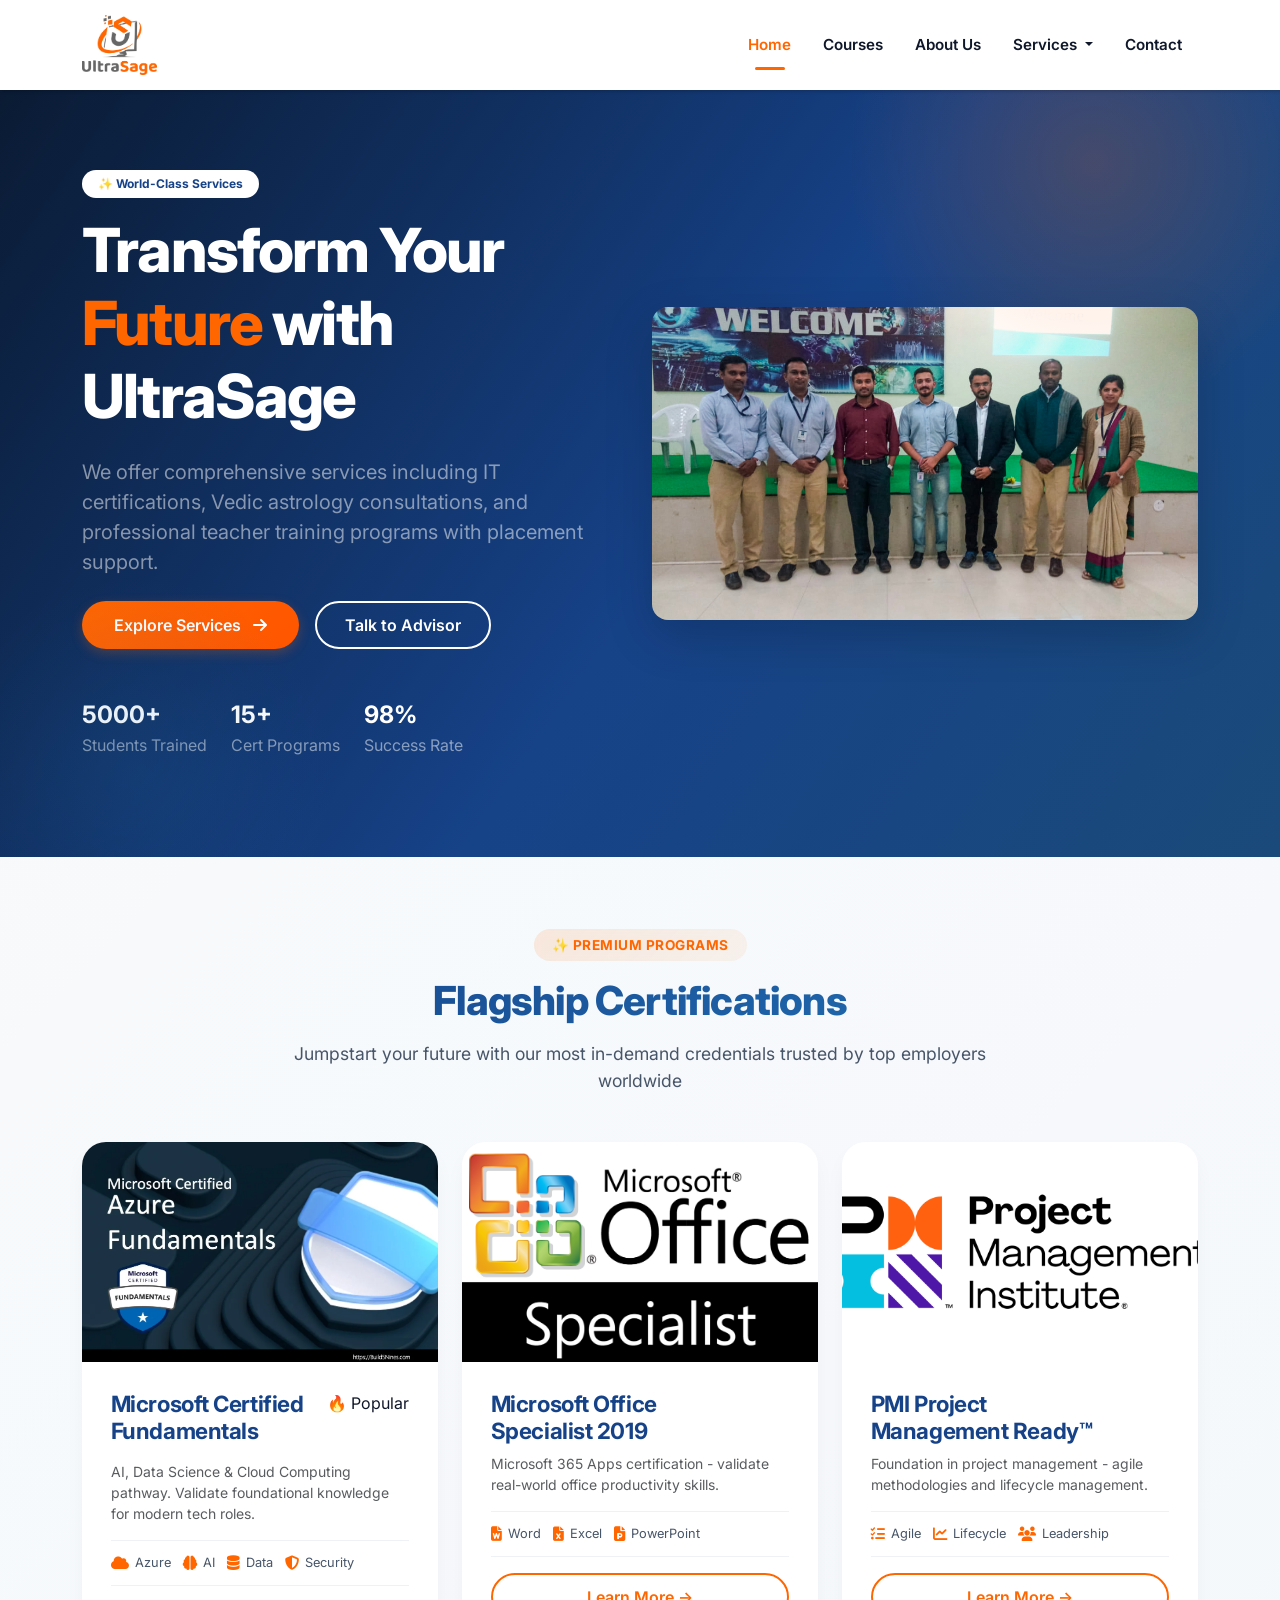
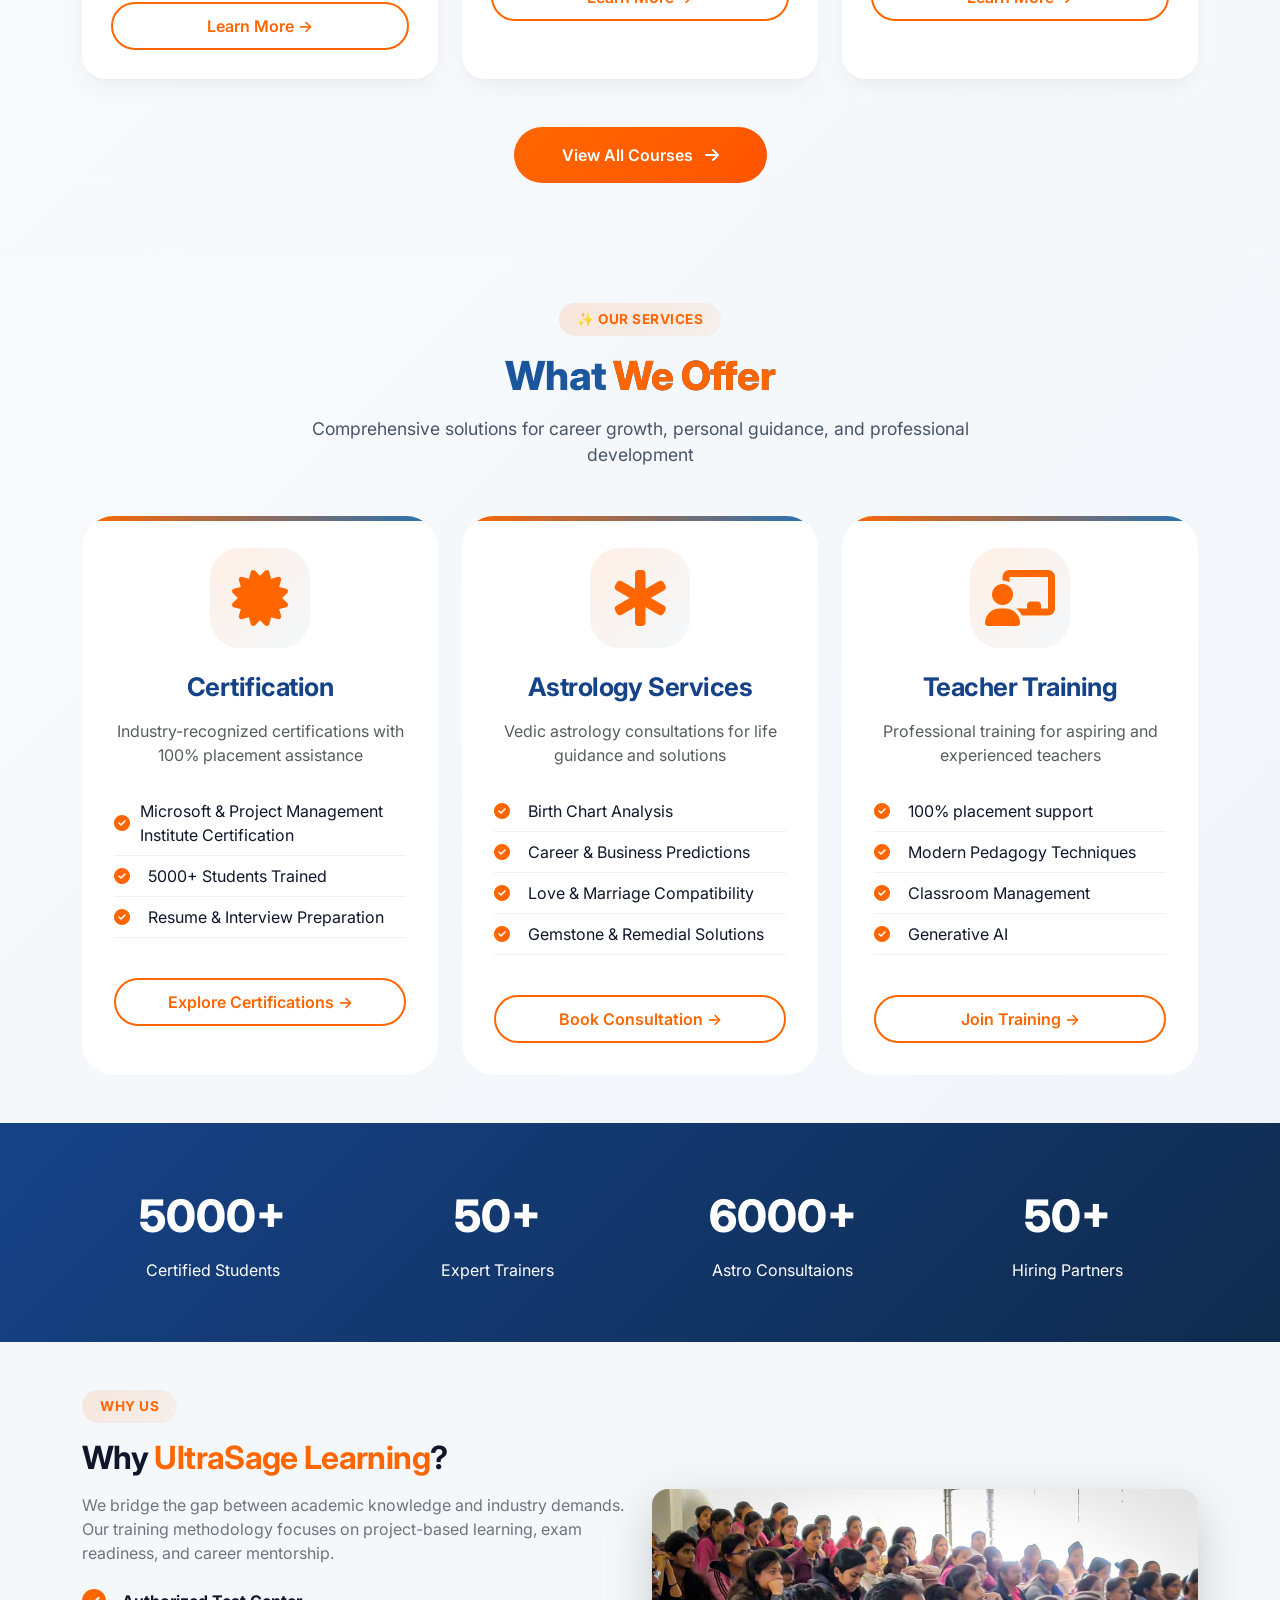
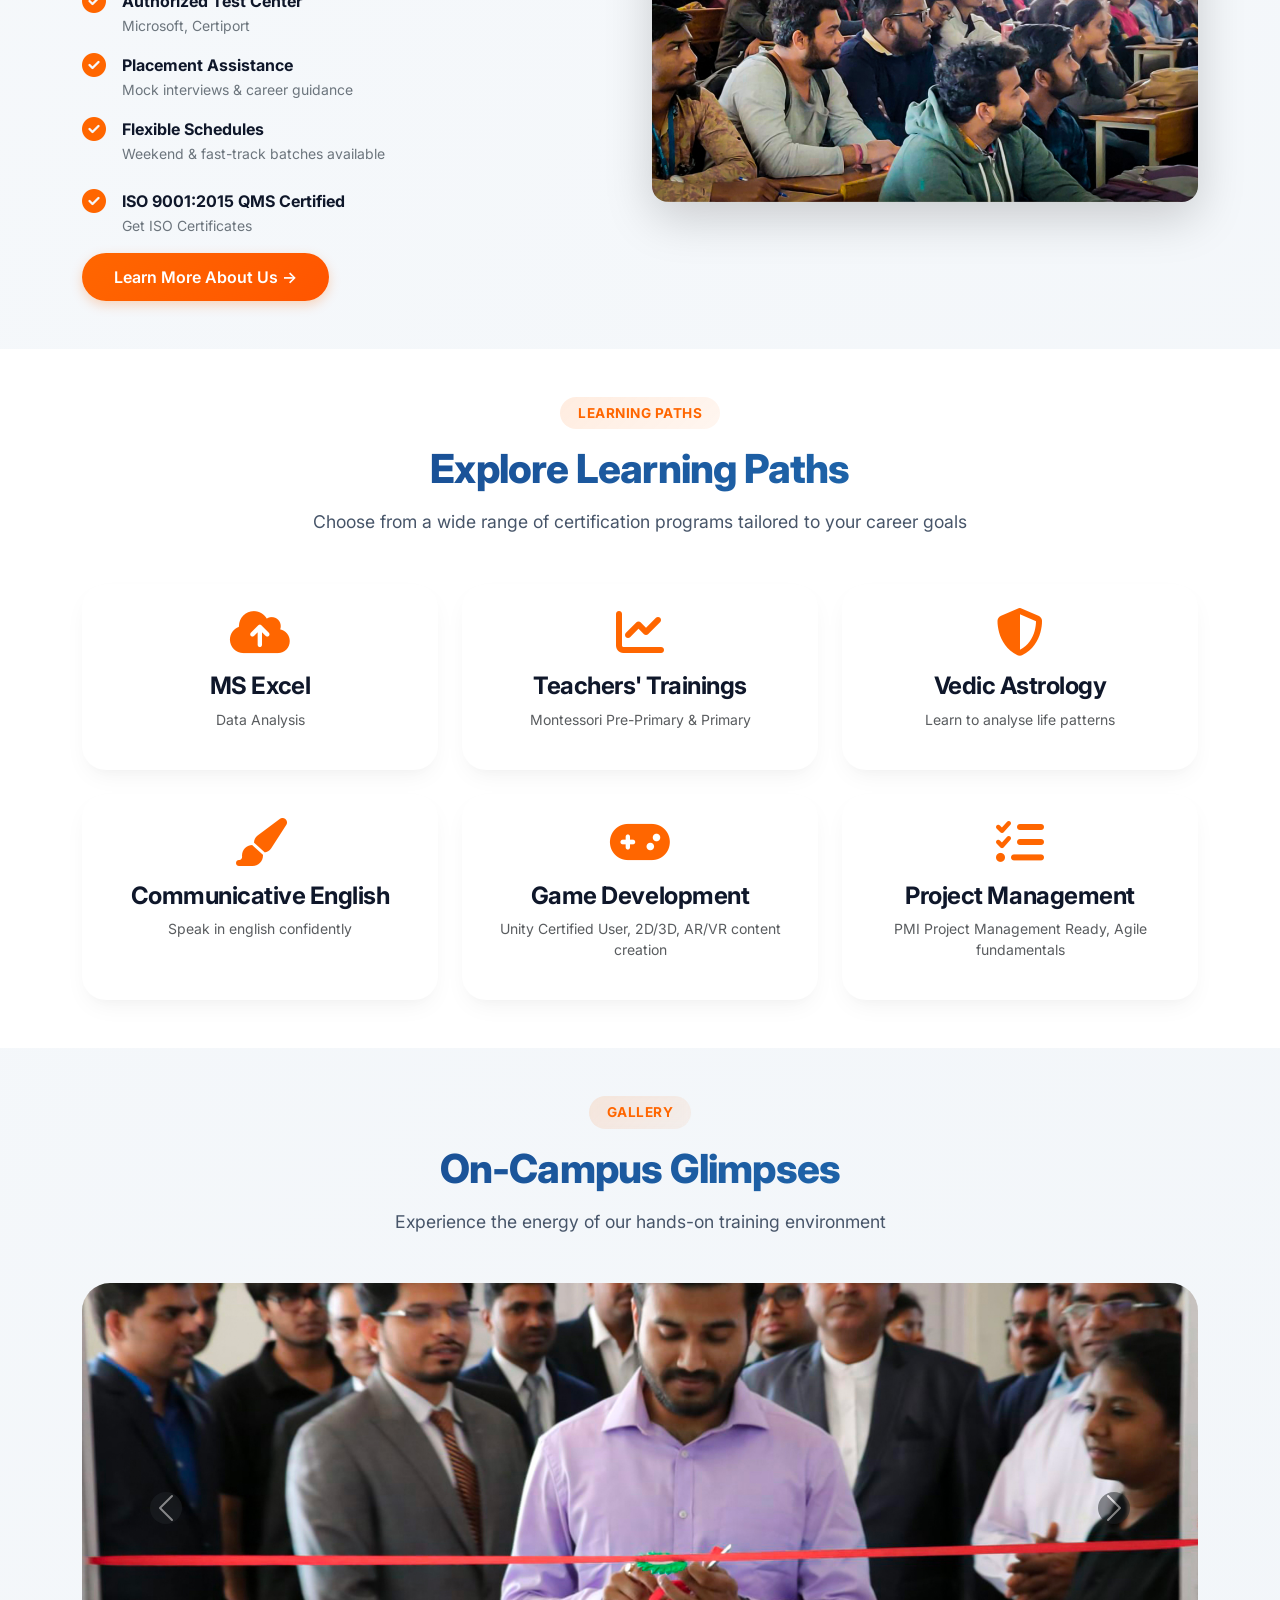
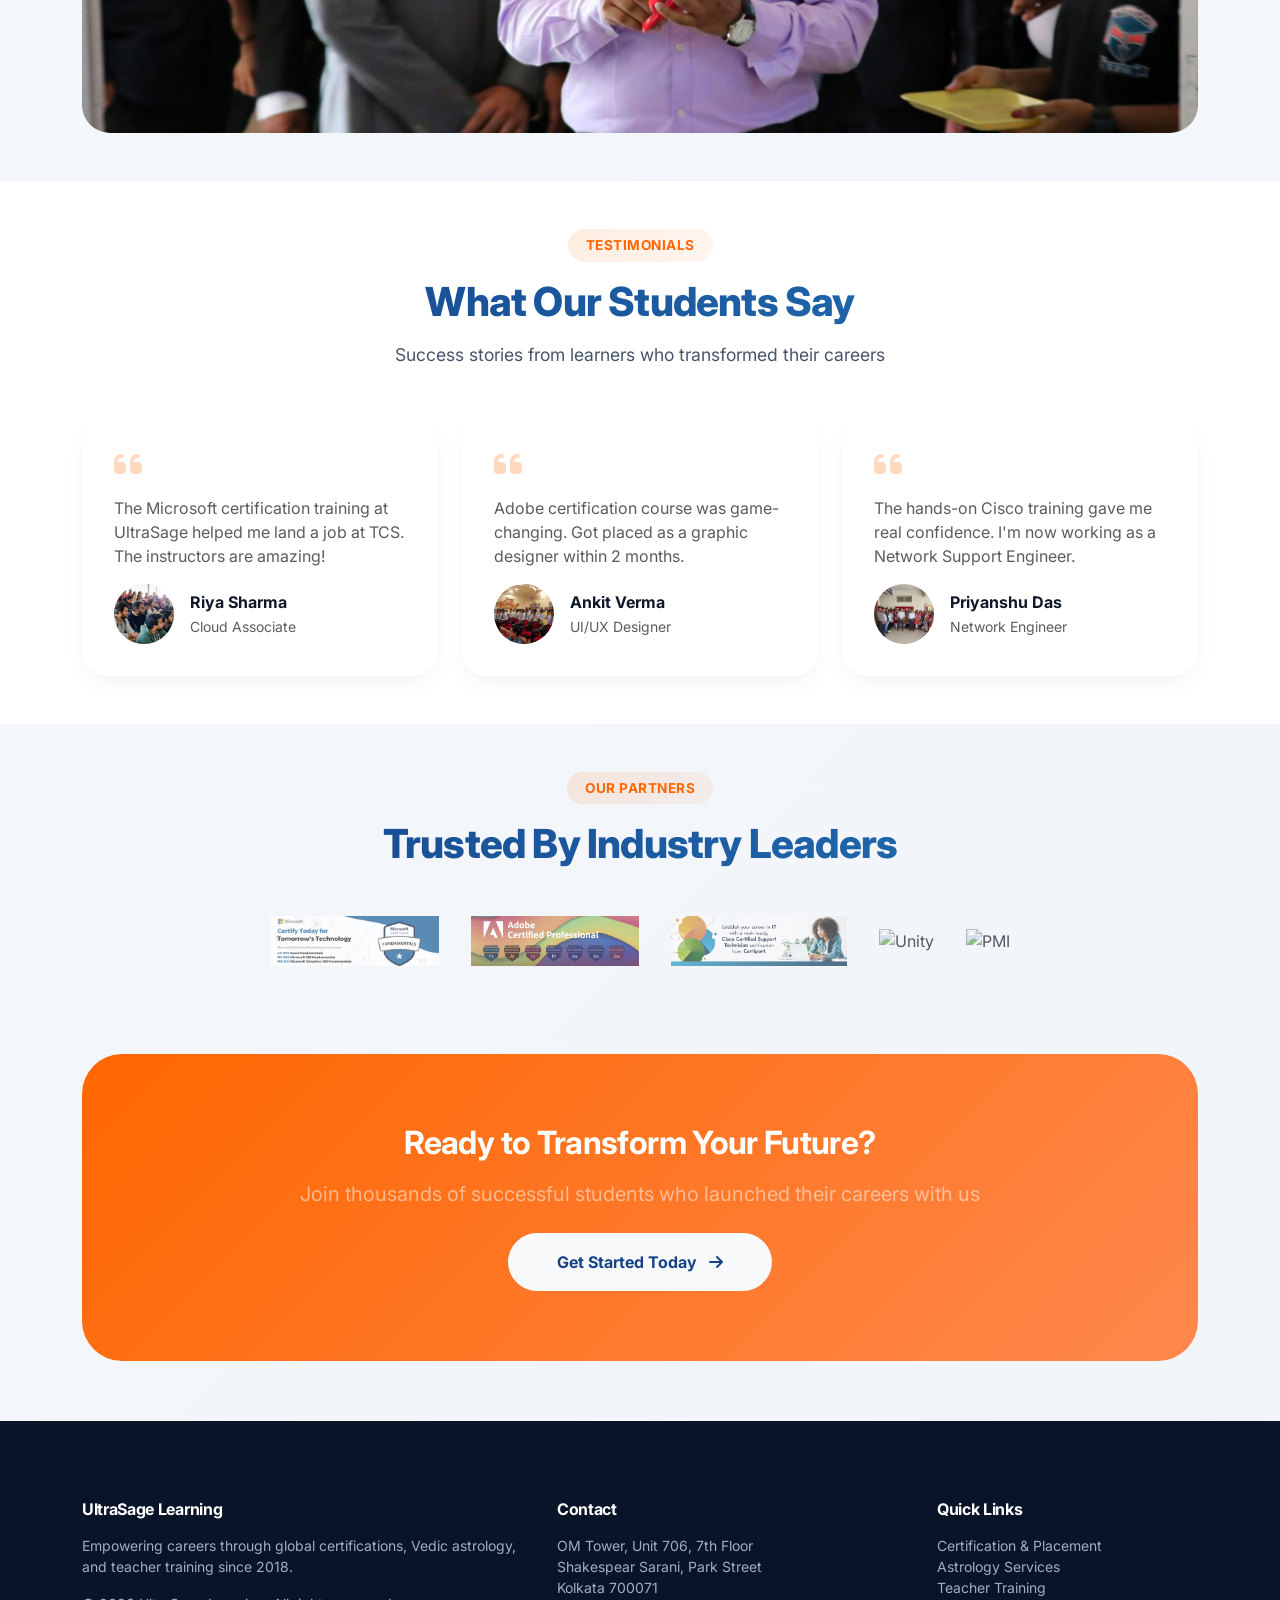
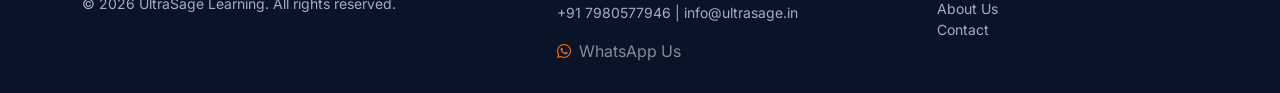
==== commit e8fda63b: "update" ====
--- a/index.html
+++ b/index.html
@@ -3,7 +3,7 @@
 <head>
   <meta charset="UTF-8">
   <meta name="viewport" content="width=device-width, initial-scale=1.0">
-  <title>UltraSage Learning | Transform Your Career</title>
+  <title>UltraSage | Home</title>
   <link href="https://cdn.jsdelivr.net/npm/bootstrap@5.3.0-alpha2/dist/css/bootstrap.min.css" rel="stylesheet">
   <link rel="stylesheet" href="https://cdnjs.cloudflare.com/ajax/libs/font-awesome/6.3.0/css/all.min.css">
   <link href="https://fonts.googleapis.com/css2?family=Inter:opsz,wght@14..32,300;400;500;600;700;800&display=swap" rel="stylesheet">
@@ -100,7 +100,7 @@
               Services
             </a>
             <ul class="dropdown-menu" aria-labelledby="servicesDropdown">
-              <li><a class="dropdown-item" href="certification.html">Certifications</a></li>
+              <!-- <li><a class="dropdown-item" href="certification.html">Certifications</a></li> -->
               <li><a class="dropdown-item" href="astrology.html">Astrology</a></li>
               <li><a class="dropdown-item" href="teacher-training.html">Teacher Training</a></li>
             </ul>
@@ -119,13 +119,13 @@
       <div class="col-lg-6">
         <span class="badge bg-white text-dark-blue mb-3 py-2 px-3 rounded-pill">✨ World-Class Services</span>
         <h1 class="hero-title text-white">Transform Your <span class="text-orange">Future</span> with UltraSage</h1>
-        <p class="text-white-50 my-4 fs-5">We offer comprehensive services including IT certifications with placement support, Vedic astrology consultations, and professional teacher training programs.</p>
+        <p class="text-white-50 my-4 fs-5">We offer comprehensive services including IT certifications, Vedic astrology consultations, and professional teacher training programs with placement support.</p>
         <div class="d-flex gap-3 flex-wrap">
           <a href="#services-main" class="btn-orange">Explore Services <i class="fas fa-arrow-right ms-2"></i></a>
           <a href="contact.html" class="btn-outline-white">Talk to Advisor</a>
         </div>
         <div class="d-flex gap-4 mt-5">
-          <div><span class="fw-bold text-white fs-4">5000+</span><br><span class="text-white-50">Students Placed</span></div>
+          <div><span class="fw-bold text-white fs-4">5000+</span><br><span class="text-white-50">Students Trained</span></div>
           <div><span class="fw-bold text-white fs-4">15+</span><br><span class="text-white-50">Cert Programs</span></div>
           <div><span class="fw-bold text-white fs-4">98%</span><br><span class="text-white-50">Success Rate</span></div>
         </div>
@@ -149,7 +149,7 @@
     <!-- Microsoft Certified Fundamentals -->
     <div class="col-md-6 col-lg-4">
       <div class="card-premium">
-        <img src="images/cardmf.png" class="card-img-top" alt="Microsoft Certified Fundamentals">
+        <img src="images/microfoft-card.webp" class="card-img-top" alt="Microsoft Certified Fundamentals">
         <div class="card-body">
           <div class="d-flex justify-content-between align-items-start mb-2">
             <h3>Microsoft Certified<br>Fundamentals</h3>
@@ -167,45 +167,10 @@
       </div>
     </div>
 
-    <!-- Adobe Certified Professional -->
-    <div class="col-md-6 col-lg-4">
-      <div class="card-premium">
-        <img src="images/adobe.jpg" class="card-img-top" alt="Adobe Certified Professional">
-        <div class="card-body">
-          <h3>Adobe Certified<br>Professional</h3>
-          <p class="text-muted small">Master creative cloud tools - design, video, motion graphics, and web authoring.</p>
-          <div class="tech-icons">
-            <span><i class="fas fa-paintbrush"></i> Photoshop</span>
-            <span><i class="fas fa-draw-polygon"></i> Illustrator</span>
-            <span><i class="fas fa-video"></i> Premiere Pro</span>
-            <span><i class="fas fa-motion"></i> After Effects</span>
-          </div>
-          <a href="cert-detail.html?id=adobe" class="btn-outline-orange w-100">Learn More →</a>
-        </div>
-      </div>
-    </div>
-
-    <!-- Cisco Certified Support Technician -->
-    <div class="col-md-6 col-lg-4">
-      <div class="card-premium">
-        <img src="images/c4.jpg" class="card-img-top" alt="Cisco Certified Support Technician">
-        <div class="card-body">
-          <h3>Cisco Certified<br>Support Technician</h3>
-          <p class="text-muted small">Networking & Cybersecurity — work-ready skills for IT infrastructure roles.</p>
-          <div class="tech-icons">
-            <span><i class="fas fa-network-wired"></i> Networking</span>
-            <span><i class="fas fa-shield-alt"></i> Cybersecurity</span>
-            <span><i class="fas fa-router"></i> CCST</span>
-          </div>
-          <a href="cert-detail.html?id=cisco" class="btn-outline-orange w-100">Learn More →</a>
-        </div>
-      </div>
-    </div>
-
     <!-- MOS 2019 / Microsoft 365 -->
     <div class="col-md-6 col-lg-4">
       <div class="card-premium">
-        <img src="images/card5.jpg" class="card-img-top" alt="Microsoft Office Specialist">
+        <img src="images/mos.png" class="card-img-top" alt="Microsoft Office Specialist">
         <div class="card-body">
           <h3>Microsoft Office<br>Specialist 2019</h3>
           <p class="text-muted small">Microsoft 365 Apps certification - validate real-world office productivity skills.</p>
@@ -219,27 +184,10 @@
       </div>
     </div>
 
-    <!-- Unity Certified User -->
-    <div class="col-md-6 col-lg-4">
-      <div class="card-premium">
-        <img src="images/unity.jpg" class="card-img-top" alt="Unity Certified User">
-        <div class="card-body">
-          <h3>Unity Certified<br>User</h3>
-          <p class="text-muted small">Game development, AR/VR, and real-time 3D content creation certification.</p>
-          <div class="tech-icons">
-            <span><i class="fas fa-gamepad"></i> Game Dev</span>
-            <span><i class="fas fa-vr-cardboard"></i> AR/VR</span>
-            <span><i class="fas fa-code"></i> C#</span>
-          </div>
-          <a href="cert-detail.html?id=unity" class="btn-outline-orange w-100">Learn More →</a>
-        </div>
-      </div>
-    </div>
-
     <!-- PMI Project Management Ready -->
     <div class="col-md-6 col-lg-4">
       <div class="card-premium">
-        <img src="images/pmi.jpeg" class="card-img-top" alt="PMI Project Management">
+        <img src="images/pmi.png" class="card-img-top" alt="PMI Project Management">
         <div class="card-body">
           <h3>PMI Project<br>Management Ready™</h3>
           <p class="text-muted small">Foundation in project management - agile methodologies and lifecycle management.</p>
@@ -255,7 +203,7 @@
   </div>
 
   <div class="text-center mt-5">
-    <a href="certification.html" class="btn-primary-orange px-5 py-3">View All Certifications <i class="fas fa-arrow-right ms-2"></i></a>
+    <a href="courses.html" class="btn-primary-orange px-5 py-3">View All Courses <i class="fas fa-arrow-right ms-2"></i></a>
   </div>
 </section>
 
@@ -276,12 +224,12 @@
           <div class="service-icon-large">
             <i class="fas fa-certificate"></i>
           </div>
-          <h3>Certification & Placement</h3>
+          <h3>Certification</h3>
           <p class="text-muted">Industry-recognized certifications with 100% placement assistance</p>
           <ul class="service-features">
-            <li><i class="fas fa-check-circle"></i> Microsoft, Adobe, Cisco Certified</li>
-            <li><i class="fas fa-check-circle"></i> 5000+ Students Placed</li>
-            <li><i class="fas fa-check-circle"></i> 100+ Hiring Partners</li>
+            <li><i class="fas fa-check-circle"></i> Microsoft & Project Management Institute Certification</li>
+            <li><i class="fas fa-check-circle"></i> 5000+ Students Trained</li>
+            <!-- <li><i class="fas fa-check-circle"></i> 100+ Hiring Partners</li> -->
             <li><i class="fas fa-check-circle"></i> Resume & Interview Preparation</li>
           </ul>
           <a href="certification.html" class="btn-outline-orange btn-service">Explore Certifications →</a>
@@ -315,10 +263,10 @@
           <h3>Teacher Training</h3>
           <p class="text-muted">Professional training for aspiring and experienced teachers</p>
           <ul class="service-features">
-            <li><i class="fas fa-check-circle"></i> 3 Certification Levels</li>
+            <li><i class="fas fa-check-circle"></i> 100% placement support</li>
             <li><i class="fas fa-check-circle"></i> Modern Pedagogy Techniques</li>
             <li><i class="fas fa-check-circle"></i> Classroom Management</li>
-            <li><i class="fas fa-check-circle"></i> Placement Support in Schools</li>
+            <li><i class="fas fa-check-circle"></i> Generative AI</li>
           </ul>
           <a href="teacher-training.html" class="btn-outline-orange btn-service">Join Training →</a>
         </div>
@@ -340,11 +288,11 @@
         <div>Expert Trainers</div>
       </div>
       <div class="col-md-3 col-6">
-        <div class="stat-number">98%</div>
-        <div>Exam Success Rate</div>
+        <div class="stat-number">6000+</div>
+        <div>Astro Consultaions</div>
       </div>
       <div class="col-md-3 col-6">
-        <div class="stat-number">100+</div>
+        <div class="stat-number">50+</div>
         <div>Hiring Partners</div>
       </div>
     </div>
@@ -360,7 +308,7 @@
       <p class="text-secondary mb-4">We bridge the gap between academic knowledge and industry demands. Our training methodology focuses on project-based learning, exam readiness, and career mentorship.</p>
       <div class="d-flex gap-3 mb-3">
         <i class="fas fa-check-circle text-orange fs-4"></i>
-        <div><strong>Authorized Test Center</strong><br><small class="text-secondary">Microsoft, Certiport, Adobe partner</small></div>
+        <div><strong>Authorized Test Center</strong><br><small class="text-secondary">Microsoft, Certiport</small></div>
       </div>
       <div class="d-flex gap-3 mb-3">
         <i class="fas fa-check-circle text-orange fs-4"></i>
@@ -369,6 +317,10 @@
       <div class="d-flex gap-3 mb-4">
         <i class="fas fa-check-circle text-orange fs-4"></i>
         <div><strong>Flexible Schedules</strong><br><small class="text-secondary">Weekend & fast-track batches available</small></div>
+      </div>
+      <div class="d-flex gap-3 mb-3">
+        <i class="fas fa-check-circle text-orange fs-4"></i>
+        <div><strong>ISO 9001:2015 QMS Certified</strong><br><small class="text-secondary">Get ISO Certificates</small></div>
       </div>
       <a href="about.html" class="btn-orange">Learn More About Us →</a>
     </div>
@@ -390,29 +342,29 @@
       <div class="col-md-4">
         <div class="card-premium text-center p-4">
           <i class="fas fa-cloud-upload-alt fa-3x text-orange mb-3"></i>
-          <h4>Cloud Computing</h4>
-          <p class="small text-muted">Microsoft Azure, AWS fundamentals, cloud architecture</p>
+          <h4>MS Excel</h4>
+          <p class="small text-muted">Data Analysis</p>
         </div>
       </div>
       <div class="col-md-4">
         <div class="card-premium text-center p-4">
           <i class="fas fa-chart-line fa-3x text-orange mb-3"></i>
-          <h4>Data Science & AI</h4>
-          <p class="small text-muted">Power BI, R Programming, Azure AI, Machine Learning</p>
+          <h4>Teachers' Trainings</h4>
+          <p class="small text-muted">Montessori Pre-Primary & Primary</p>
         </div>
       </div>
       <div class="col-md-4">
         <div class="card-premium text-center p-4">
           <i class="fas fa-shield-alt fa-3x text-orange mb-3"></i>
-          <h4>Cybersecurity</h4>
-          <p class="small text-muted">Cisco CCST, Security fundamentals, network protection</p>
+          <h4>Vedic Astrology</h4>
+          <p class="small text-muted">Learn to analyse life patterns</p>
         </div>
       </div>
       <div class="col-md-4">
         <div class="card-premium text-center p-4">
           <i class="fas fa-paintbrush fa-3x text-orange mb-3"></i>
-          <h4>Creative Design</h4>
-          <p class="small text-muted">Adobe Creative Cloud, Photoshop, Illustrator, Premiere Pro</p>
+          <h4>Communicative English</h4>
+          <p class="small text-muted">Speak in english confidently</p>
         </div>
       </div>
       <div class="col-md-4">
--- a/css/style.css
+++ b/css/style.css
@@ -964,7 +964,8 @@
 .footer-modern h6 {
   color: white;
   font-weight: 700;
-  margin-bottom: 1.2rem;
+  margin-bottom: 1rem;
+  margin-top: 1.2rem;
 }
 
 .footer-modern a {
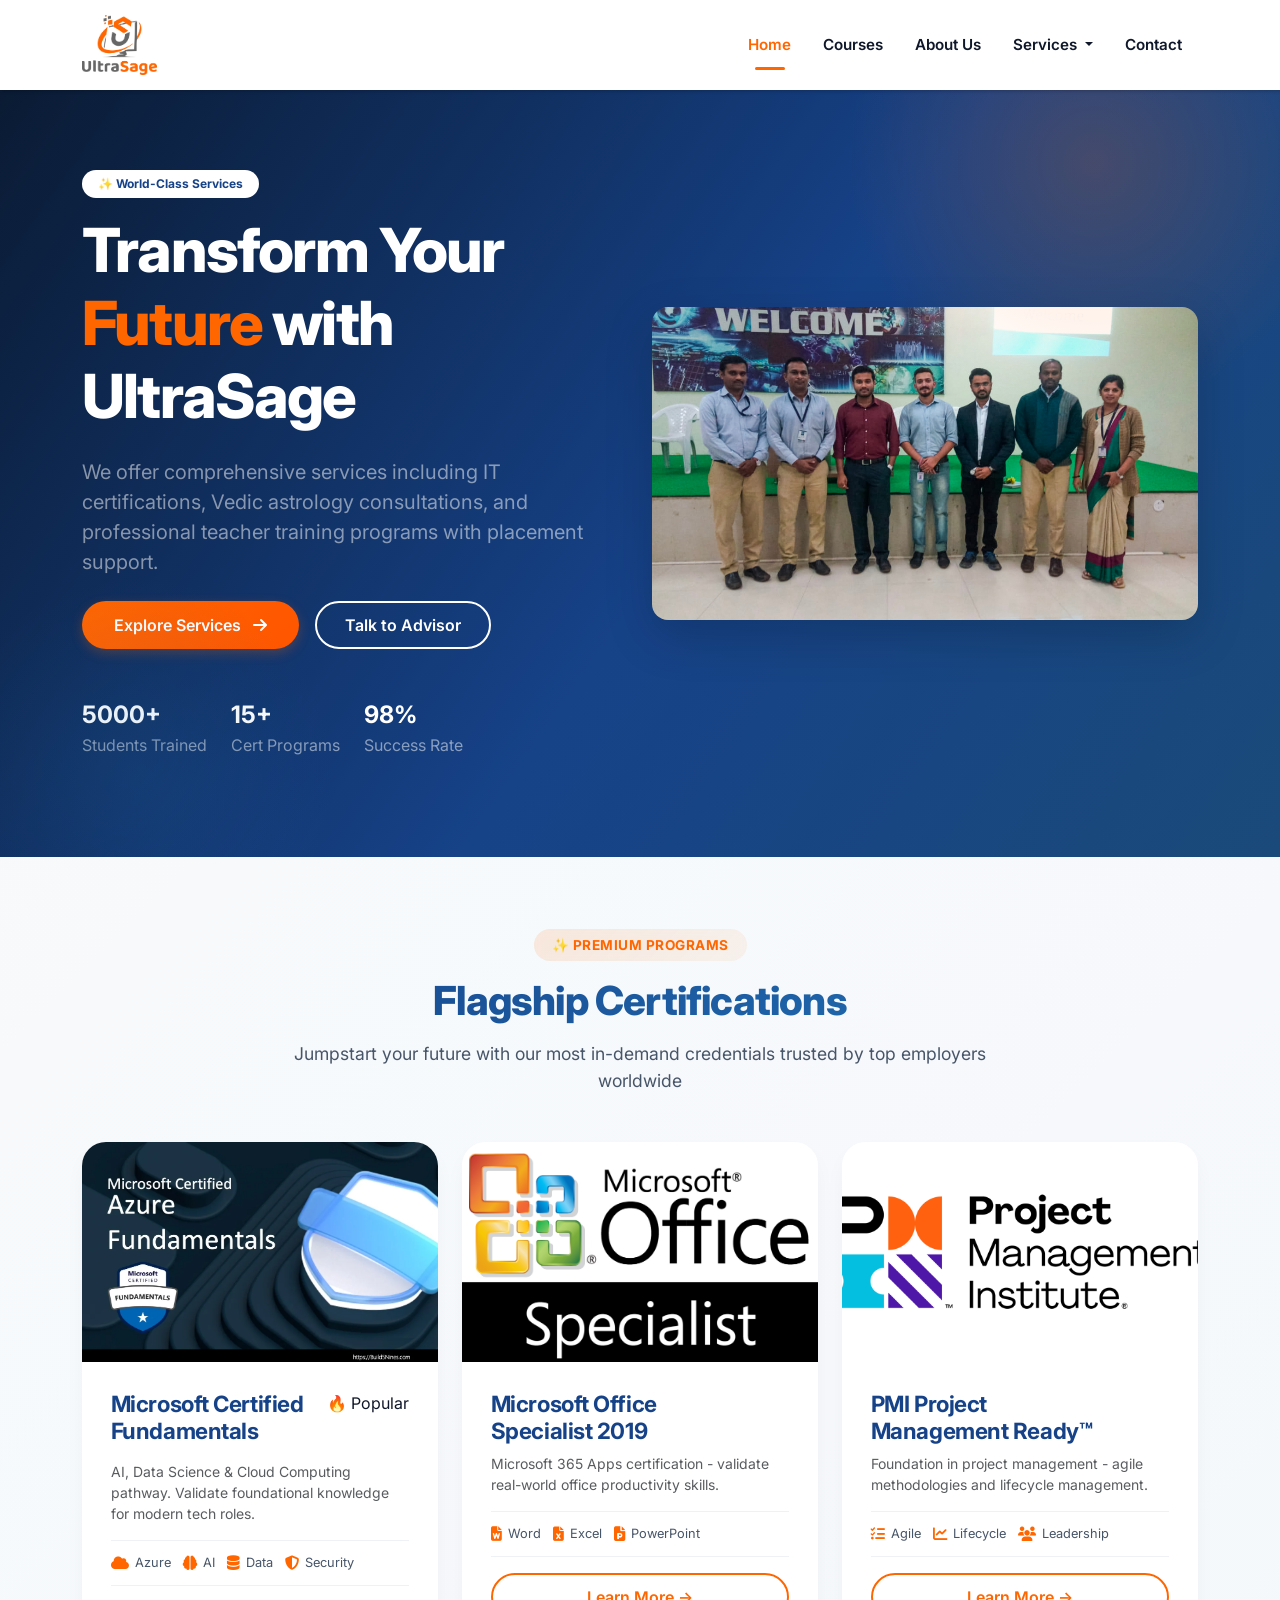
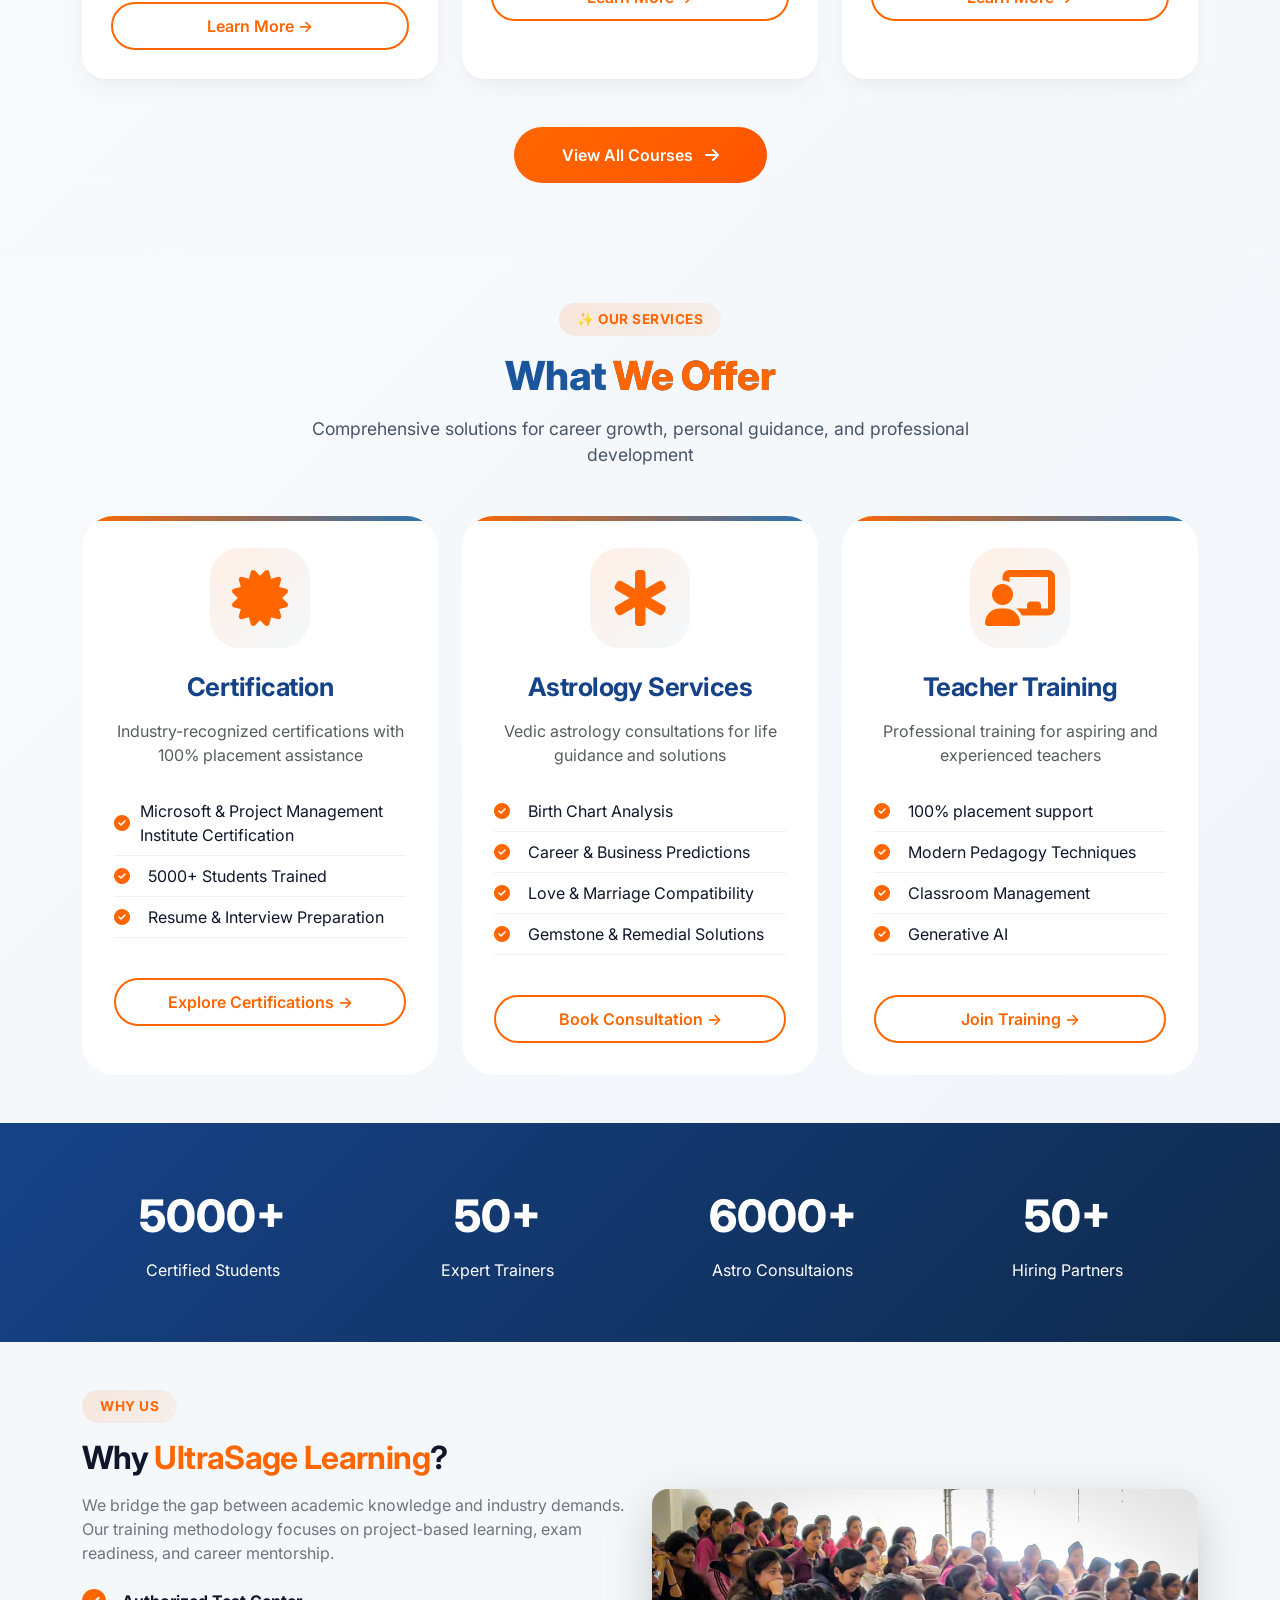
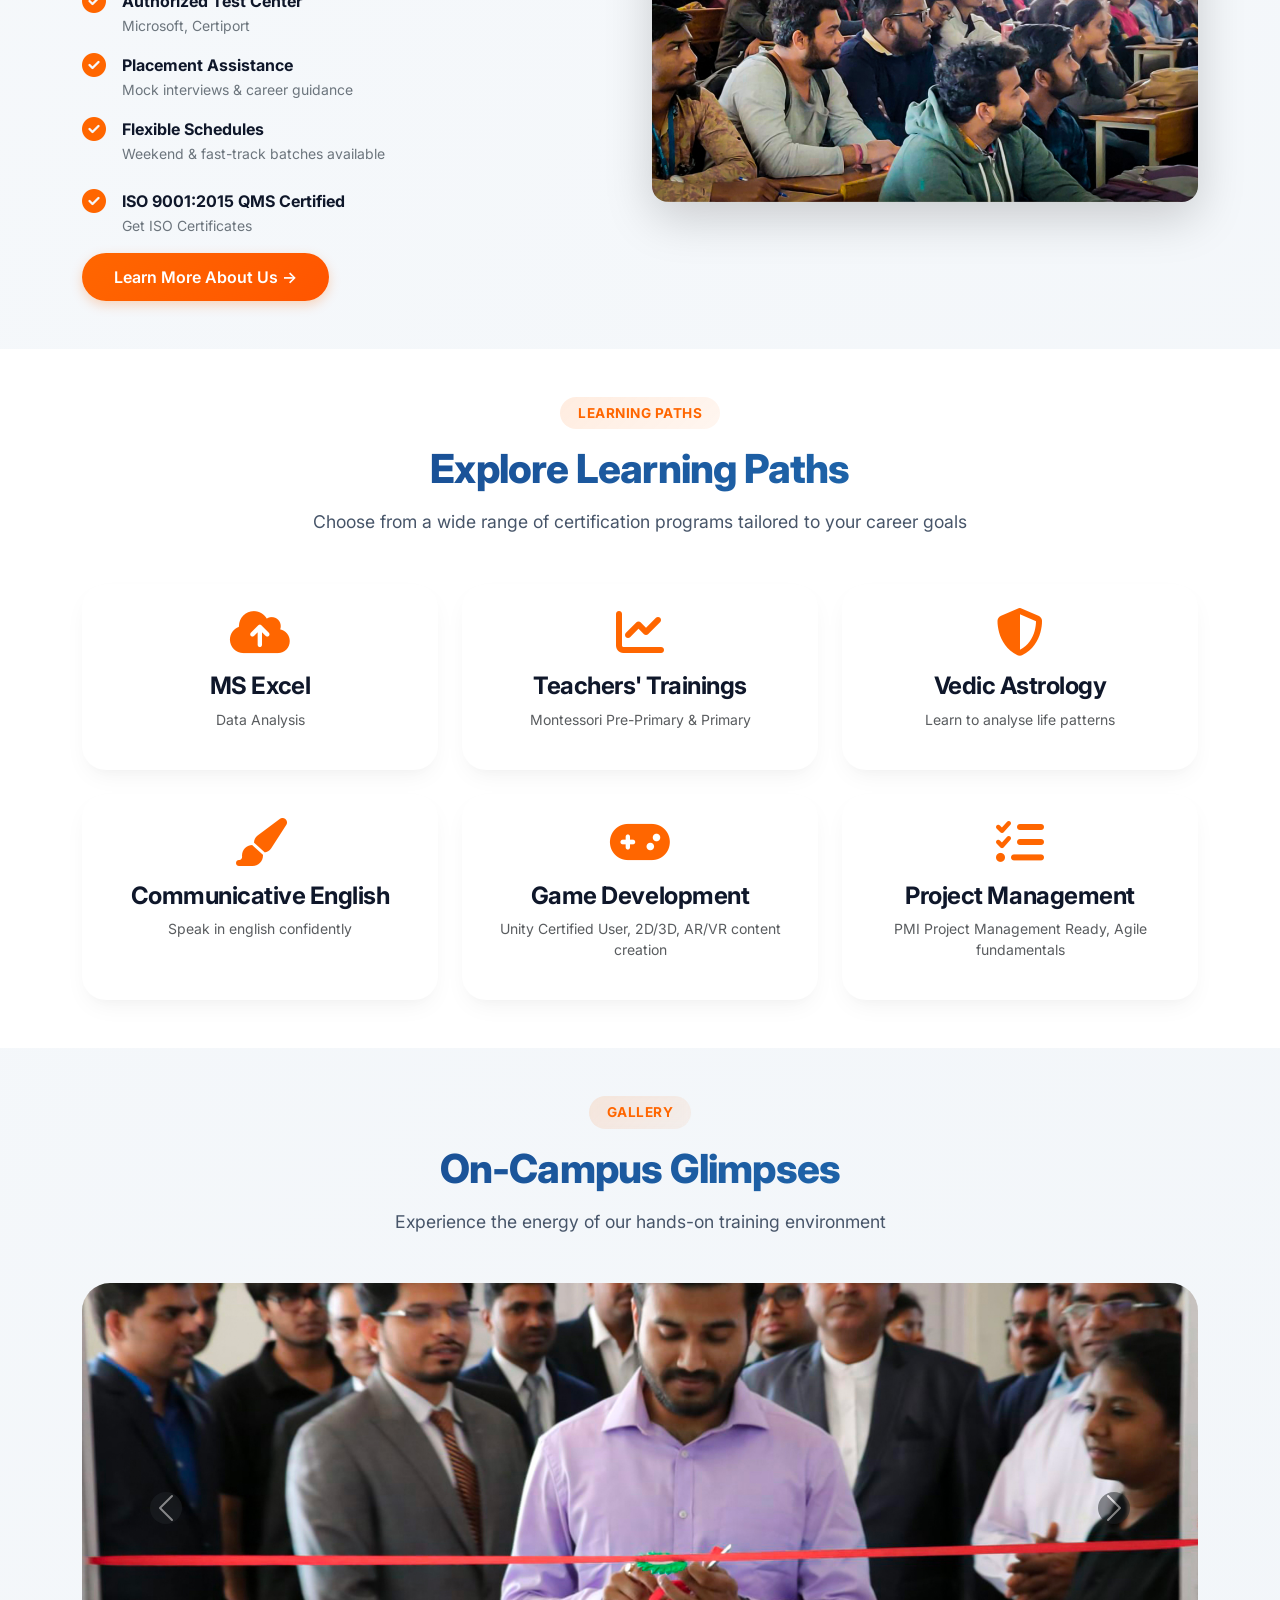
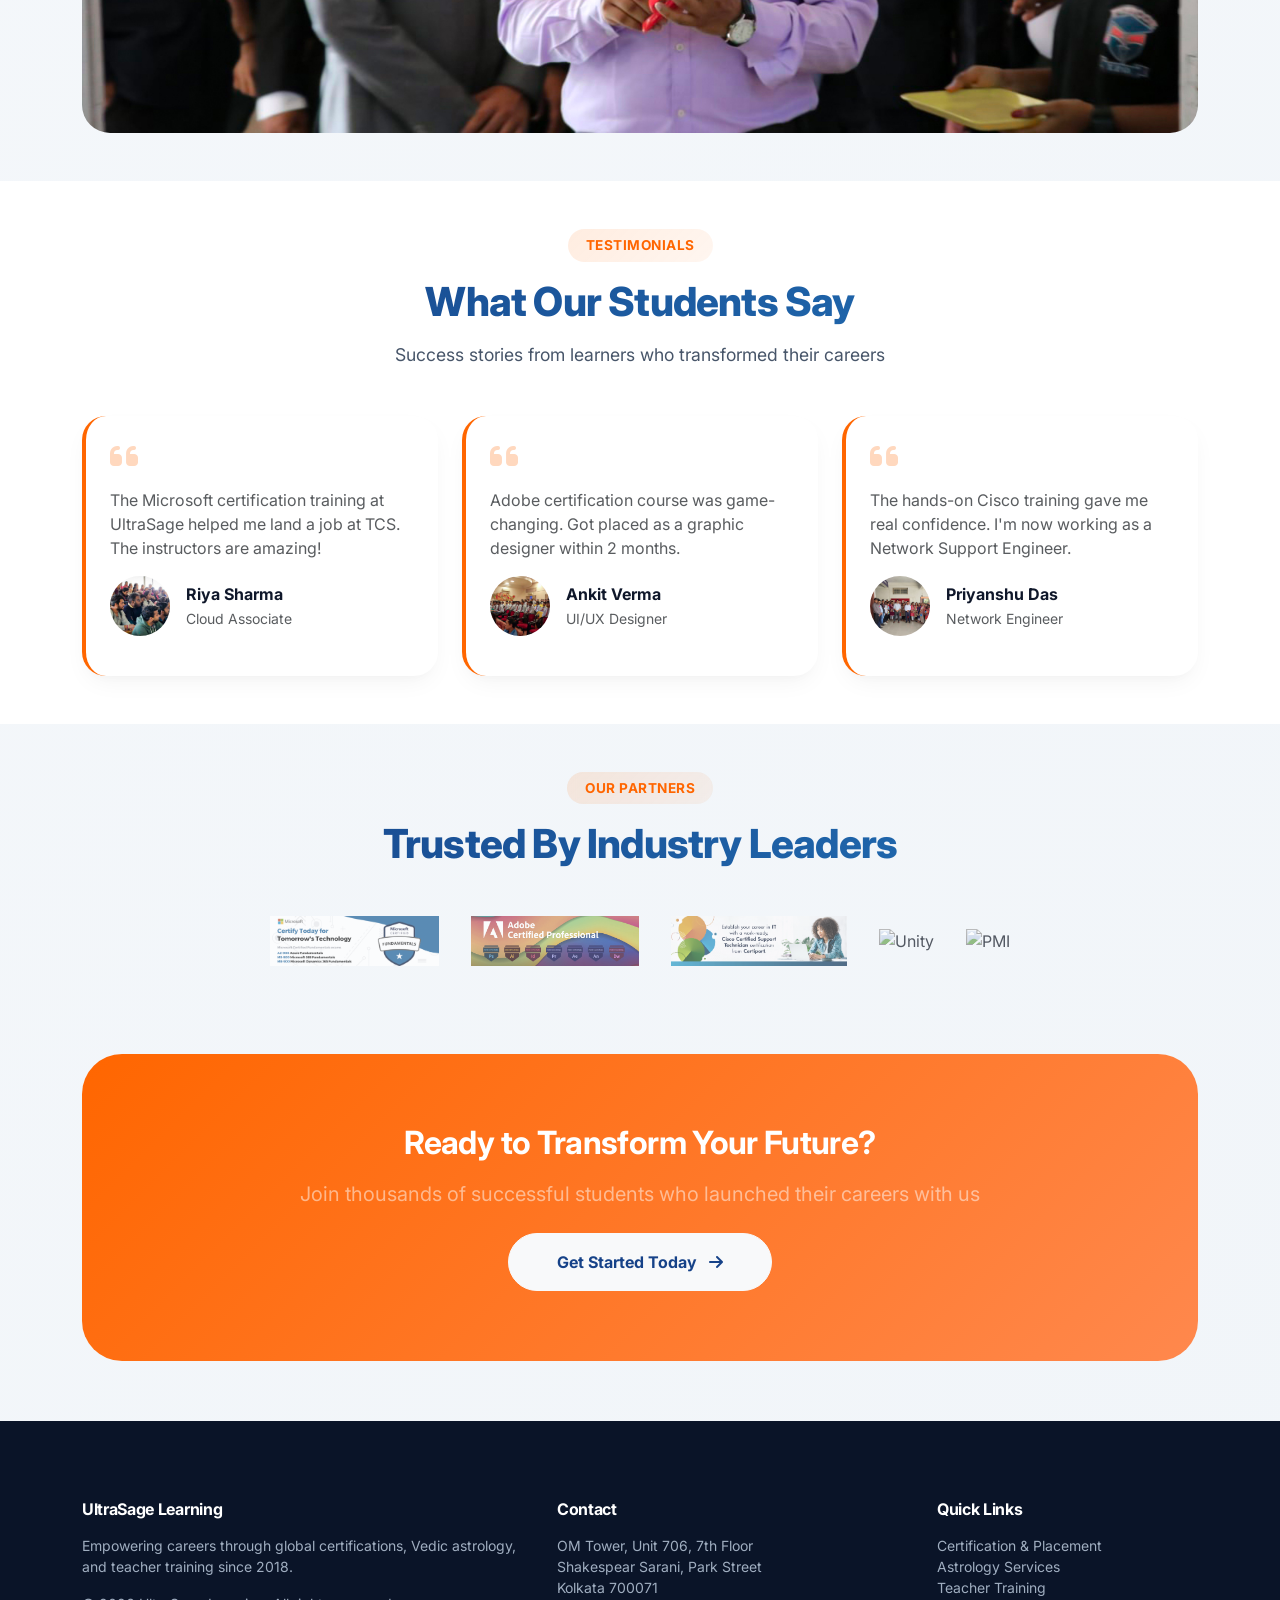
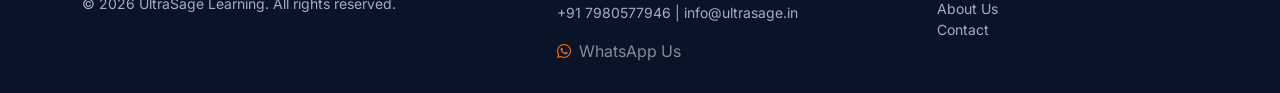
==== commit 111dbeac: "update" ====
--- a/index.html
+++ b/index.html
@@ -8,77 +8,6 @@
   <link rel="stylesheet" href="https://cdnjs.cloudflare.com/ajax/libs/font-awesome/6.3.0/css/all.min.css">
   <link href="https://fonts.googleapis.com/css2?family=Inter:opsz,wght@14..32,300;400;500;600;700;800&display=swap" rel="stylesheet">
   <link rel="stylesheet" href="css/style.css">
-  <style>
-    /* Services Section Styles */
-    .service-showcase {
-      background: linear-gradient(135deg, #f8fafc 0%, #f1f5f9 100%);
-    }
-    .service-showcase-card {
-      background: white;
-      border-radius: 32px;
-      padding: 2rem;
-      text-align: center;
-      transition: all 0.4s cubic-bezier(0.2, 0.9, 0.4, 1.1);
-      height: 100%;
-      cursor: pointer;
-      position: relative;
-      overflow: hidden;
-    }
-    .service-showcase-card:hover {
-      transform: translateY(-12px);
-      box-shadow: var(--shadow-lg);
-    }
-    .service-showcase-card::before {
-      content: '';
-      position: absolute;
-      top: 0;
-      left: 0;
-      right: 0;
-      height: 5px;
-      background: linear-gradient(90deg, var(--orange), var(--blue));
-    }
-    .service-icon-large {
-      width: 100px;
-      height: 100px;
-      background: linear-gradient(135deg, rgba(255,102,0,0.1) 0%, rgba(34,114,183,0.05) 100%);
-      border-radius: 30px;
-      display: flex;
-      align-items: center;
-      justify-content: center;
-      margin: 0 auto 1.5rem;
-    }
-    .service-icon-large i {
-      font-size: 3.5rem;
-      color: var(--orange);
-    }
-    .service-showcase-card h3 {
-      font-size: 1.6rem;
-      font-weight: 700;
-      margin-bottom: 1rem;
-      color: var(--dark-blue);
-    }
-    .service-features {
-      list-style: none;
-      padding: 0;
-      text-align: left;
-      margin-top: 1.5rem;
-    }
-    .service-features li {
-      padding: 8px 0;
-      border-bottom: 1px solid #eef2f6;
-      display: flex;
-      align-items: center;
-      gap: 10px;
-    }
-    .service-features li i {
-      color: var(--orange);
-      width: 24px;
-    }
-    .btn-service {
-      margin-top: 1.5rem;
-      width: 100%;
-    }
-  </style>
 </head>
 <body>
 
--- a/css/style.css
+++ b/css/style.css
@@ -986,6 +986,227 @@
   margin-top: 2rem;
 }
 
+.training-hero {
+  background: linear-gradient(135deg, #0a1a32 0%, #1a4a7a 50%, #164288 100%);
+}
+.module-card {
+  background: white;
+  border-radius: 20px;
+  padding: 1.5rem;
+  margin-bottom: 1rem;
+  transition: all 0.3s;
+  border-bottom: 3px solid var(--orange);
+}
+.level-card {
+  background: white;
+  border-radius: 28px;
+  padding: 2rem;
+  text-align: center;
+  transition: all 0.3s;
+  height: 100%;
+}
+.level-card:hover {
+  transform: translateY(-8px);
+  box-shadow: var(--shadow-lg);
+}
+.level-number {
+  width: 60px;
+  height: 60px;
+  background: linear-gradient(135deg, var(--orange) 0%, #ff884d 100%);
+  color: white;
+  border-radius: 50%;
+  display: flex;
+  align-items: center;
+  justify-content: center;
+  font-size: 1.5rem;
+  font-weight: 800;
+  margin: 0 auto 1rem;
+}
+.instructor-card {
+  text-align: center;
+  padding: 2rem;
+  background: white;
+  border-radius: 28px;
+  transition: all 0.3s;
+}
+.instructor-card:hover {
+  transform: translateY(-5px);
+  box-shadow: var(--shadow-md);
+}
+
+.astrology-hero {
+  background: linear-gradient(135deg, #1a0a2e 0%, #2d1b4e 50%, #164288 100%);
+}
+.service-card {
+  background: white;
+  border-radius: 28px;
+  padding: 2rem;
+  text-align: center;
+  transition: all 0.3s;
+  height: 100%;
+  cursor: pointer;
+}
+.service-card:hover {
+  transform: translateY(-8px);
+  box-shadow: var(--shadow-lg);
+}
+.service-icon {
+  width: 80px;
+  height: 80px;
+  background: linear-gradient(
+    135deg,
+    rgba(255, 102, 0, 0.1) 0%,
+    rgba(138, 43, 226, 0.05) 100%
+  );
+  border-radius: 50%;
+  display: flex;
+  align-items: center;
+  justify-content: center;
+  margin: 0 auto 1.2rem;
+}
+.service-icon i {
+  font-size: 2.5rem;
+  color: var(--orange);
+}
+.price-badge {
+  display: inline-block;
+  background: var(--orange);
+  color: white;
+  padding: 4px 12px;
+  border-radius: 50px;
+  font-size: 0.8rem;
+  font-weight: 600;
+  margin-top: 1rem;
+}
+.astrologer-card {
+  text-align: center;
+  padding: 2rem;
+  background: white;
+  border-radius: 28px;
+  transition: all 0.3s;
+  max-width: 400px;
+  margin: 0 auto;
+}
+.astrologer-card:hover {
+  transform: translateY(-5px);
+  box-shadow: var(--shadow-md);
+}
+.testimonial-card {
+  background: white;
+  border-radius: 24px;
+  padding: 1.5rem;
+  margin-bottom: 1rem;
+  border-left: 4px solid var(--orange);
+}
+.rating i {
+  color: #ffc107;
+  font-size: 0.9rem;
+}
+.consultation-form {
+  background: white;
+  border-radius: 28px;
+  padding: 2rem;
+  box-shadow: var(--shadow-md);
+}
+.astro-image {
+  width: 180px;
+  height: 180px;
+  border-radius: 50%;
+  object-fit: cover;
+  border: 4px solid var(--orange);
+  padding: 4px;
+}
+.gallery-img {
+  border-radius: 20px;
+  transition: all 0.3s;
+  height: 250px;
+  width: 100%;
+  object-fit: cover;
+}
+.gallery-img:hover {
+  transform: scale(1.03);
+  box-shadow: var(--shadow-lg);
+}
+.hero-img {
+  border-radius: 28px;
+  width: 100%;
+  height: 350px;
+  object-fit: cover;
+}
+
+.service-showcase {
+  background: linear-gradient(135deg, #f8fafc 0%, #f1f5f9 100%);
+}
+.service-showcase-card {
+  background: white;
+  border-radius: 32px;
+  padding: 2rem;
+  text-align: center;
+  transition: all 0.4s cubic-bezier(0.2, 0.9, 0.4, 1.1);
+  height: 100%;
+  cursor: pointer;
+  position: relative;
+  overflow: hidden;
+}
+.service-showcase-card:hover {
+  transform: translateY(-12px);
+  box-shadow: var(--shadow-lg);
+}
+.service-showcase-card::before {
+  content: "";
+  position: absolute;
+  top: 0;
+  left: 0;
+  right: 0;
+  height: 5px;
+  background: linear-gradient(90deg, var(--orange), var(--blue));
+}
+.service-icon-large {
+  width: 100px;
+  height: 100px;
+  background: linear-gradient(
+    135deg,
+    rgba(255, 102, 0, 0.1) 0%,
+    rgba(34, 114, 183, 0.05) 100%
+  );
+  border-radius: 30px;
+  display: flex;
+  align-items: center;
+  justify-content: center;
+  margin: 0 auto 1.5rem;
+}
+.service-icon-large i {
+  font-size: 3.5rem;
+  color: var(--orange);
+}
+.service-showcase-card h3 {
+  font-size: 1.6rem;
+  font-weight: 700;
+  margin-bottom: 1rem;
+  color: var(--dark-blue);
+}
+.service-features {
+  list-style: none;
+  padding: 0;
+  text-align: left;
+  margin-top: 1.5rem;
+}
+.service-features li {
+  padding: 8px 0;
+  border-bottom: 1px solid #eef2f6;
+  display: flex;
+  align-items: center;
+  gap: 10px;
+}
+.service-features li i {
+  color: var(--orange);
+  width: 24px;
+}
+.btn-service {
+  margin-top: 1.5rem;
+  width: 100%;
+}
+
 /* Responsive */
 @media (max-width: 768px) {
   .mainlogo {
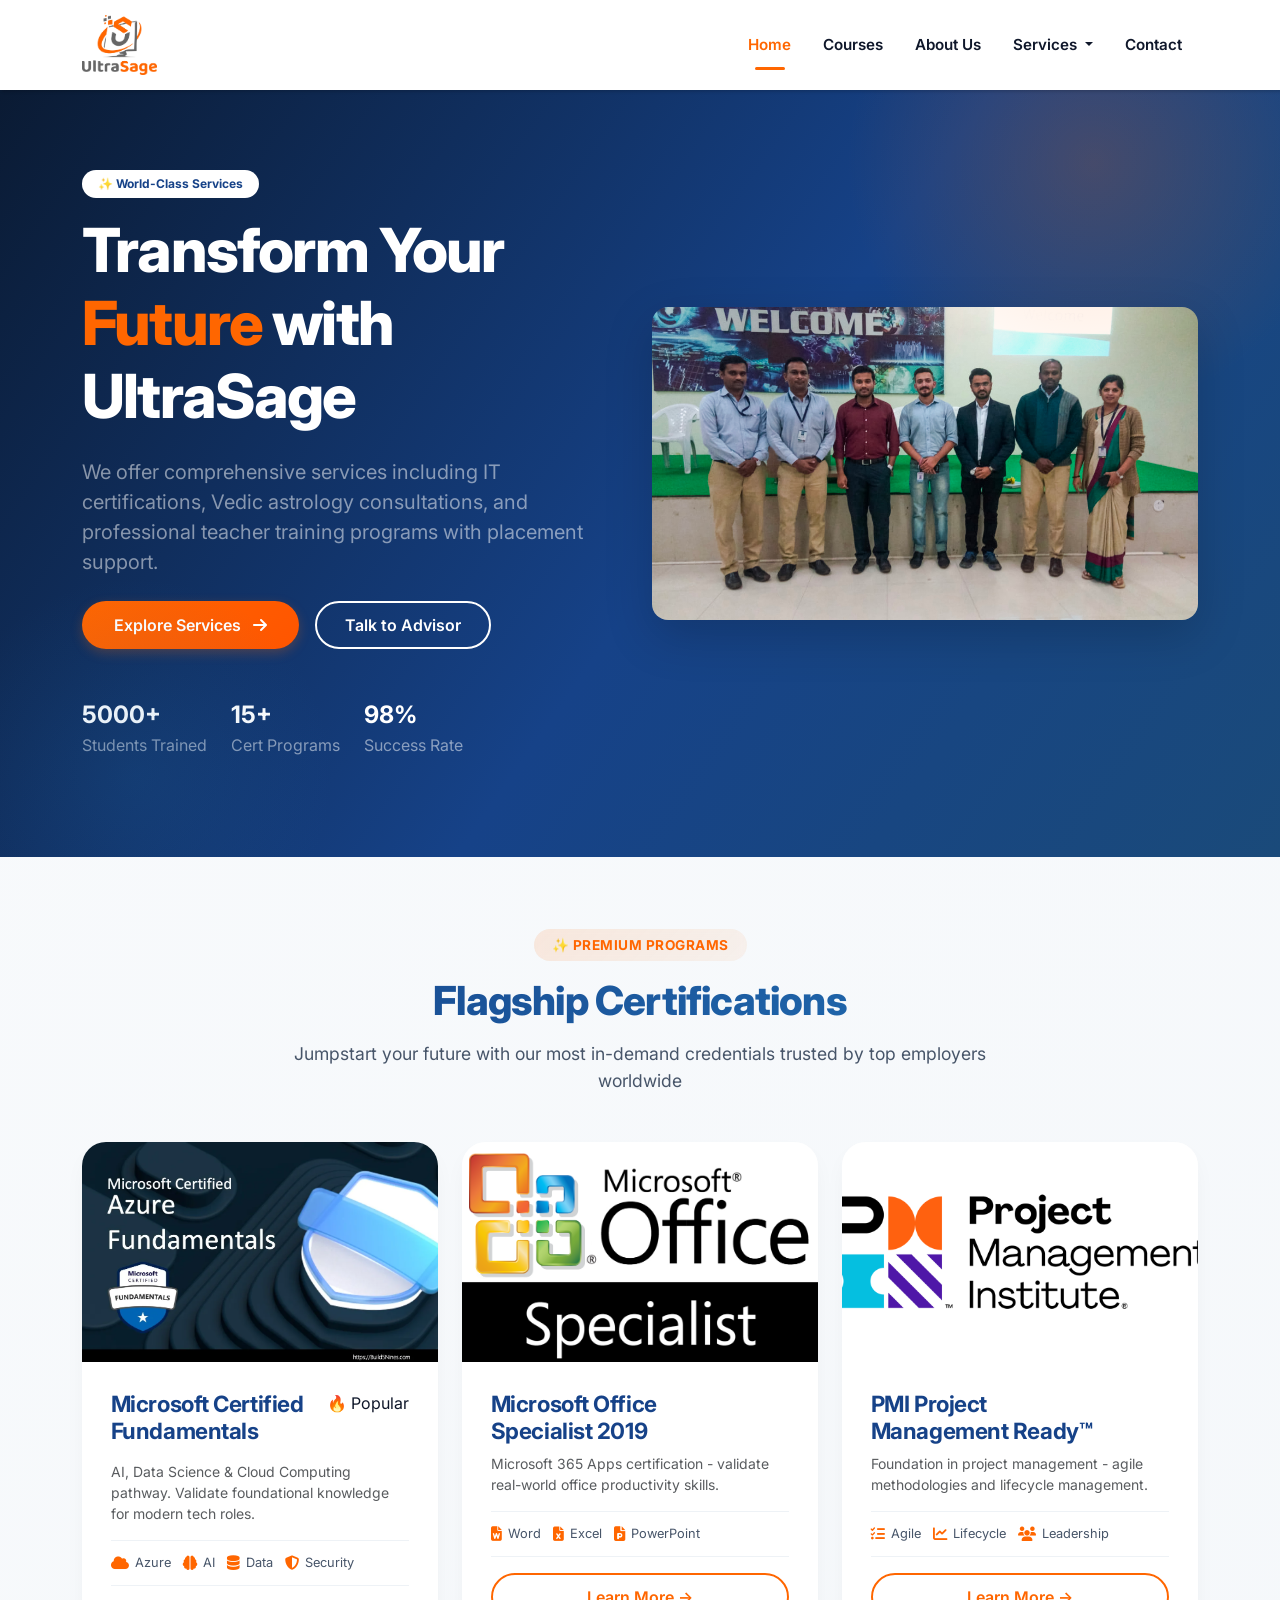
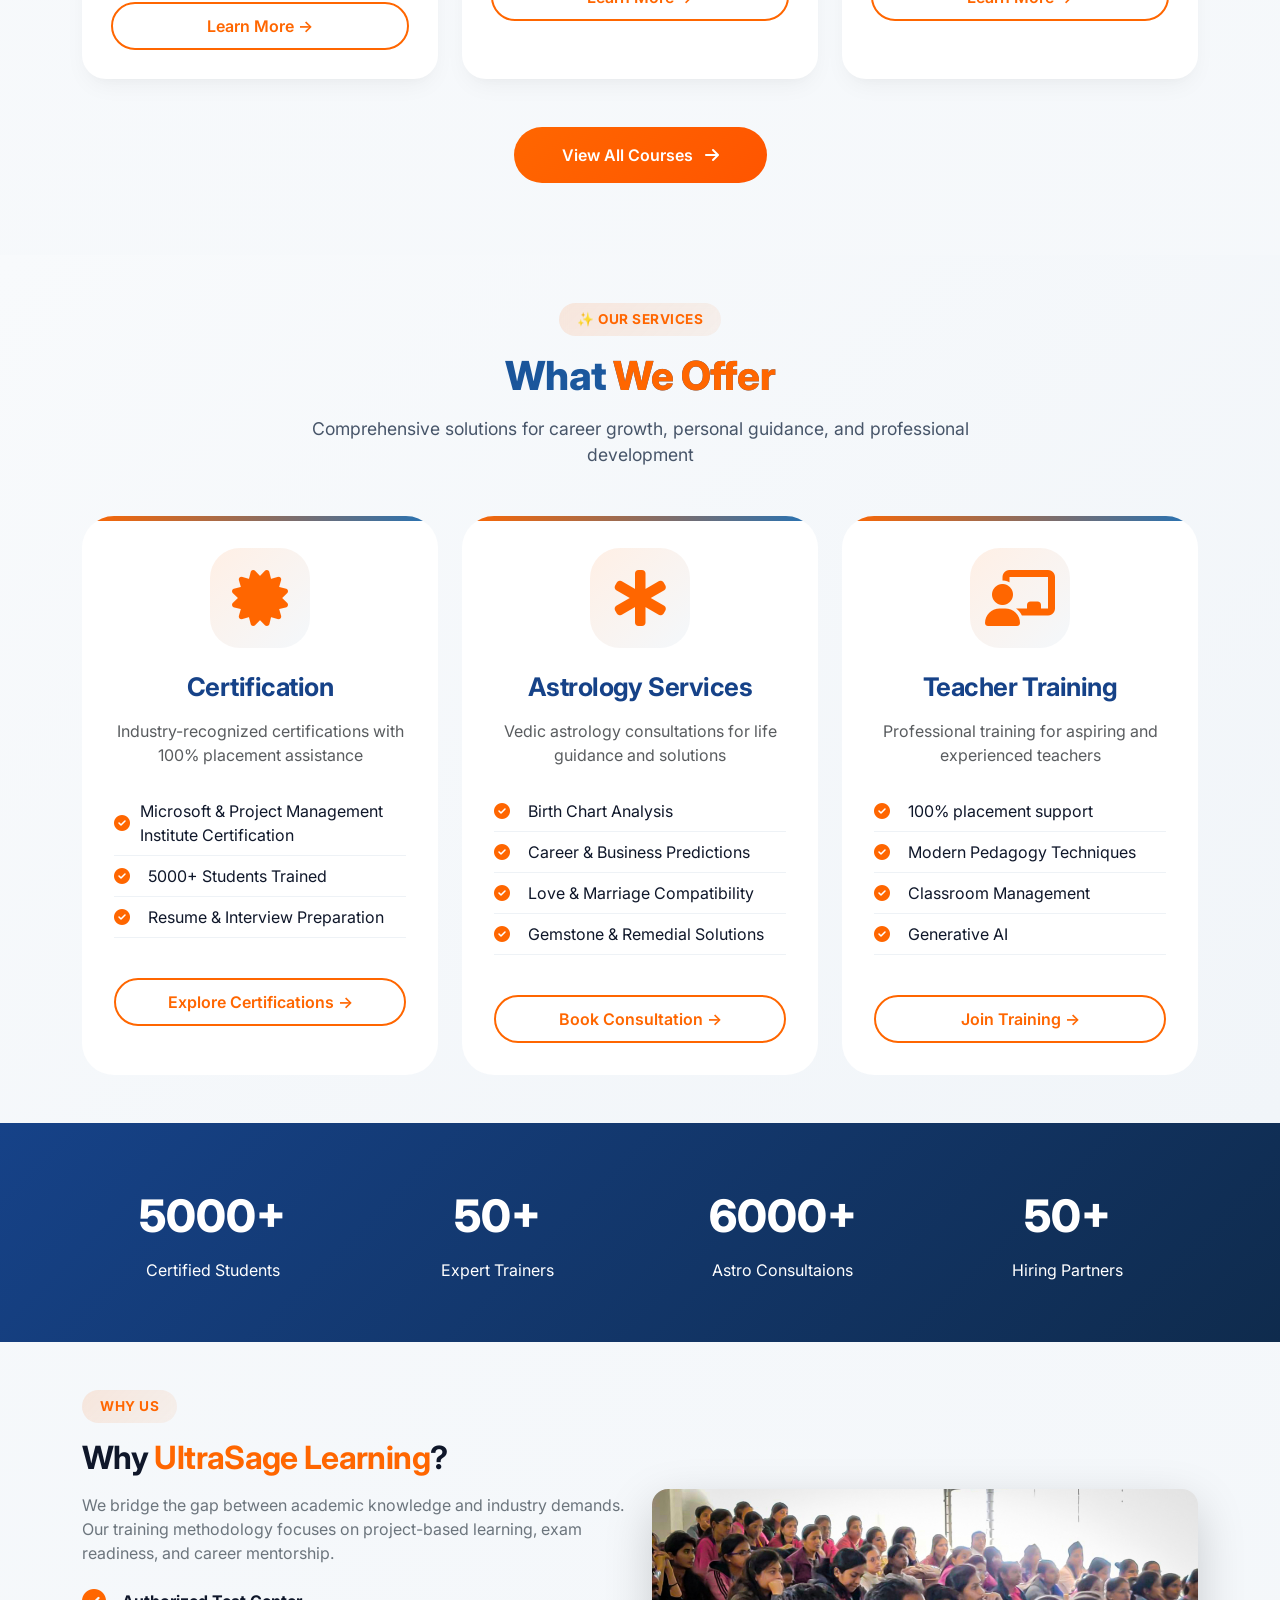
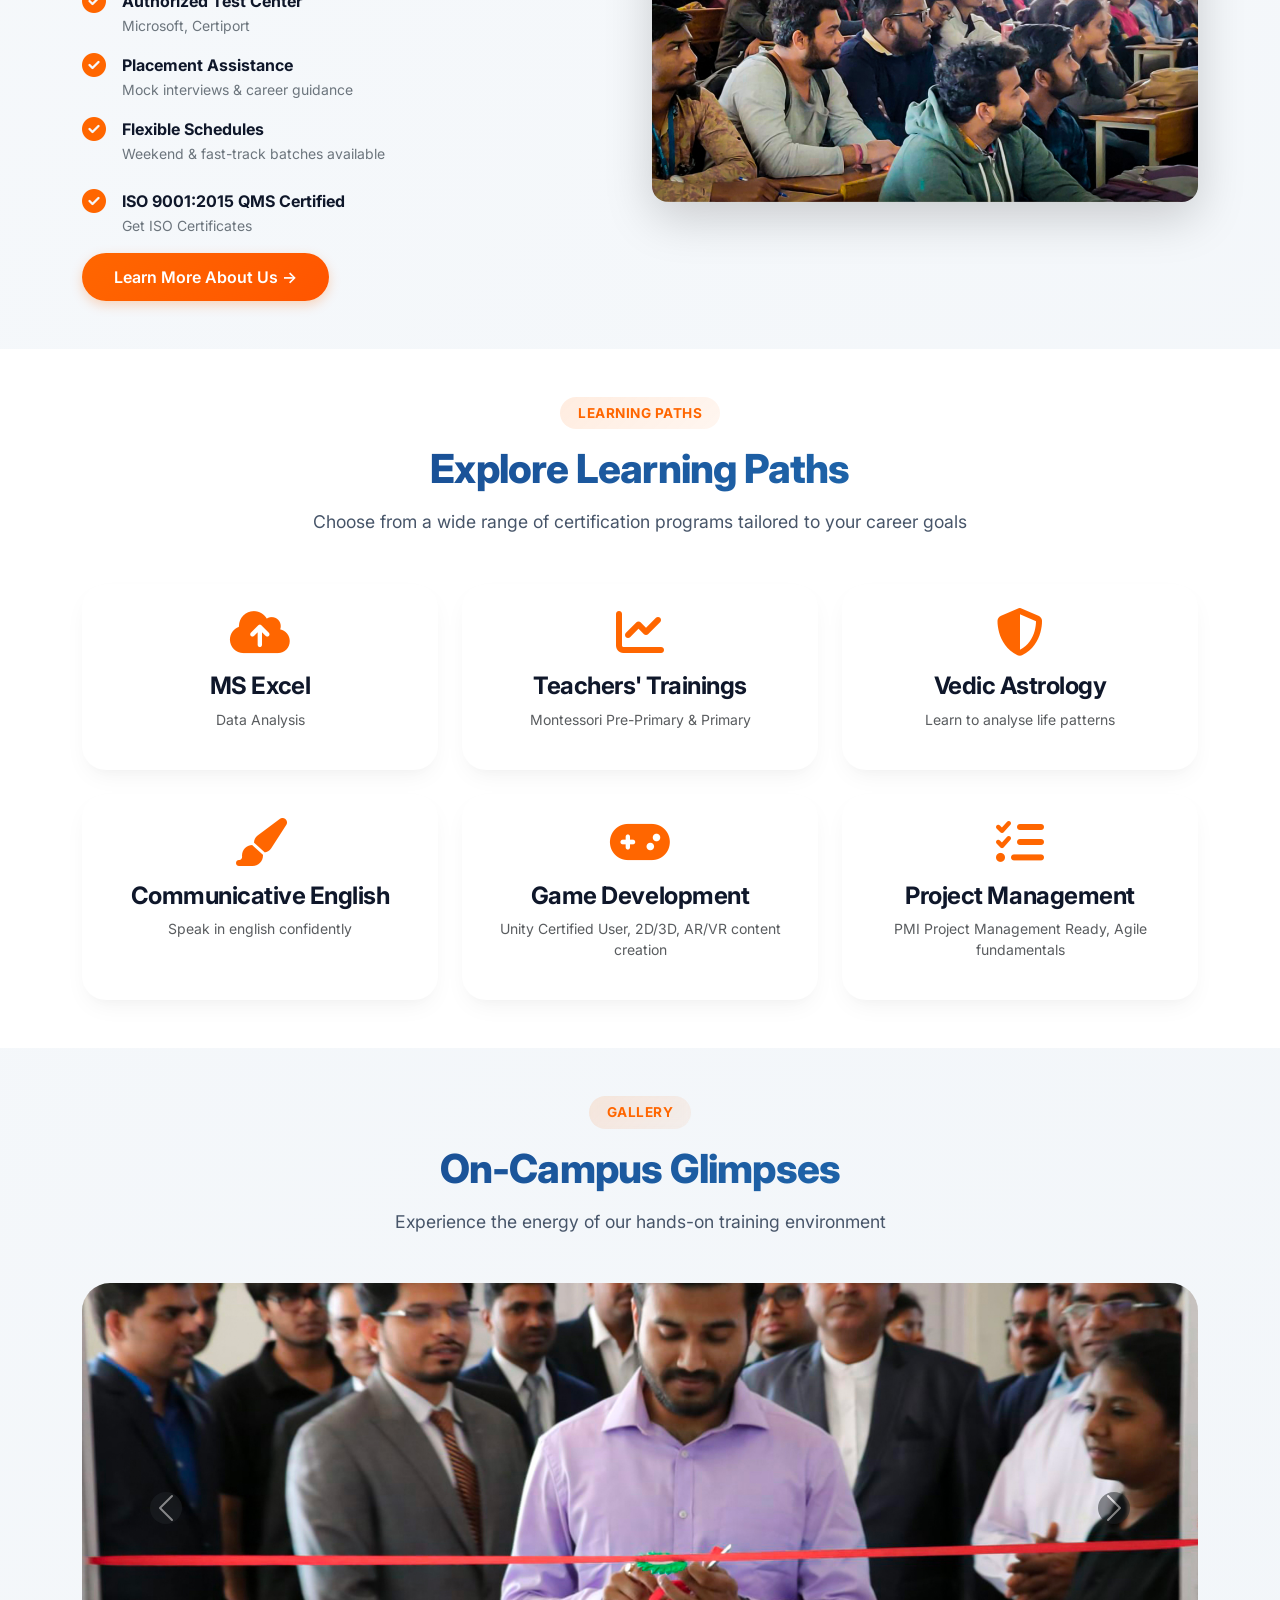
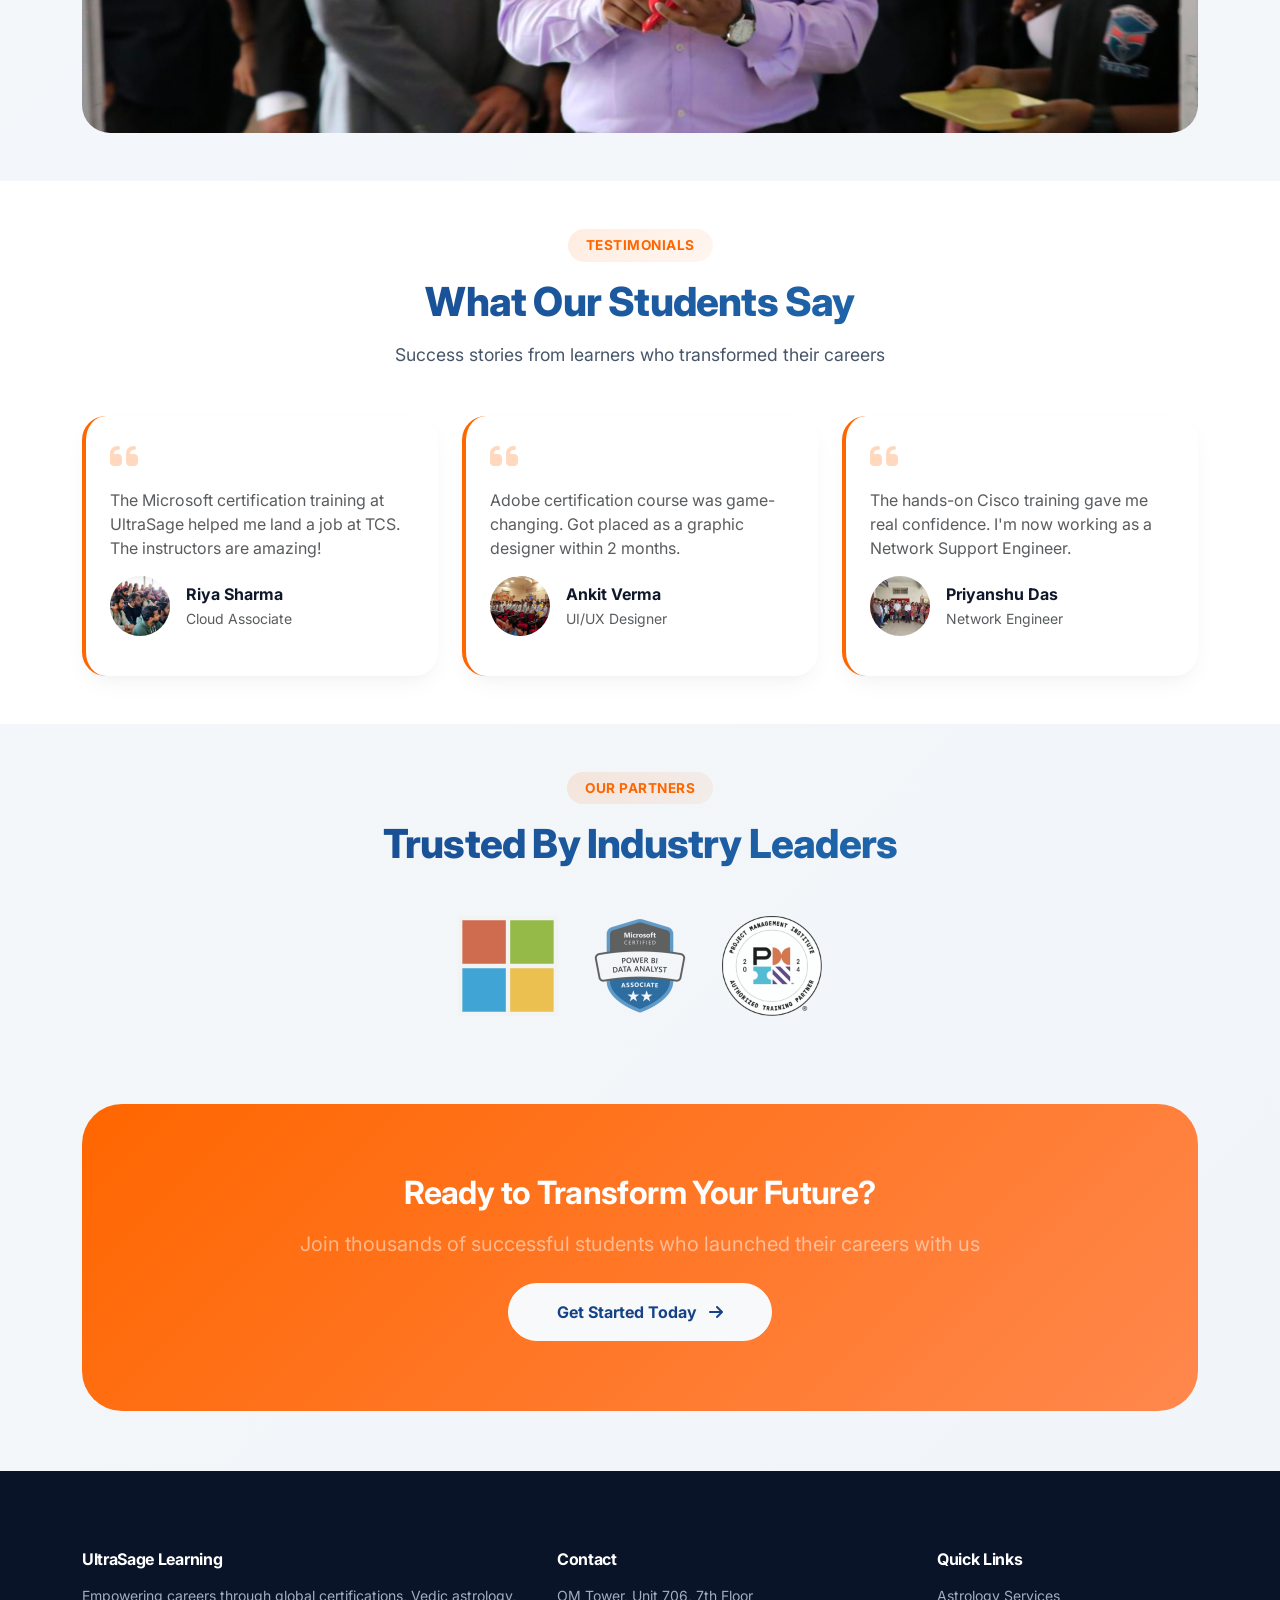
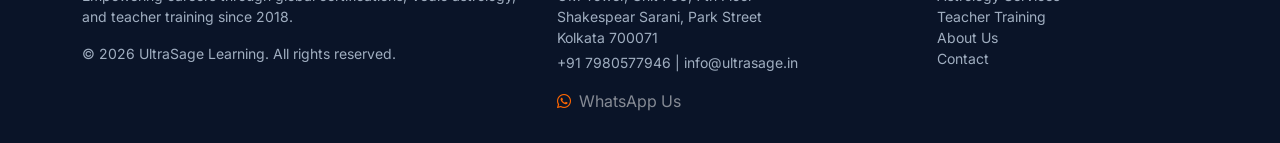
==== commit 83d39afc: "update" ====
--- a/index.html
+++ b/index.html
@@ -389,11 +389,9 @@
     <h2 class="section-title">Trusted By Industry Leaders</h2>
   </div>
   <div class="partner-grid">
-    <img src="images/cardmf.png" class="partner-logo" style="max-height: 50px;" alt="Microsoft">
-    <img src="images/adobe.jpg" class="partner-logo" style="max-height: 50px;" alt="Adobe">
-    <img src="images/c4.jpg" class="partner-logo" style="max-height: 50px;" alt="Cisco">
-    <img src="images/unity.jpg" class="partner-logo" style="max-height: 50px;" alt="Unity">
-    <img src="images/pmi.jpeg" class="partner-logo" style="max-height: 50px;" alt="PMI">
+    <img src="images/Microsoft_logo.svg" class="partner-logo" style="max-height: 100px;" alt="Microsoft">
+    <img src="images/pbi-logo.webp" class="partner-logo" style="max-height: 100px;" alt="Adobe">
+    <img src="images/pmi-logo.png" class="partner-logo" style="max-height: 100px;" alt="Cisco">
   </div>
 </section>
 
@@ -424,7 +422,6 @@
       <div class="col-md-3">
         <h6>Quick Links</h6>
         <ul class="list-unstyled small">
-          <li><a href="certification.html">Certification & Placement</a></li>
           <li><a href="astrology.html">Astrology Services</a></li>
           <li><a href="teacher-training.html">Teacher Training</a></li>
           <li><a href="about.html">About Us</a></li>
--- a/css/style.css
+++ b/css/style.css
@@ -822,7 +822,7 @@
 
 .partner-logo {
   filter: grayscale(0.3);
-  opacity: 0.7;
+  opacity: 0.9;
   transition: all 0.3s;
   max-height: 50px;
 }
@@ -1207,6 +1207,20 @@
   width: 100%;
 }
 
+.btn-outline-cert {
+  text-decoration: none;
+  color: var(--dark-blue);
+  border: solid 1px var(--dark-blue);
+  padding: 5px 20px;
+  border-radius: 20px;
+  transition: 0.3s;
+}
+
+.btn-outline-cert:hover {
+  background: var(--dark-blue);
+  color: var(--white);
+}
+
 /* Responsive */
 @media (max-width: 768px) {
   .mainlogo {
